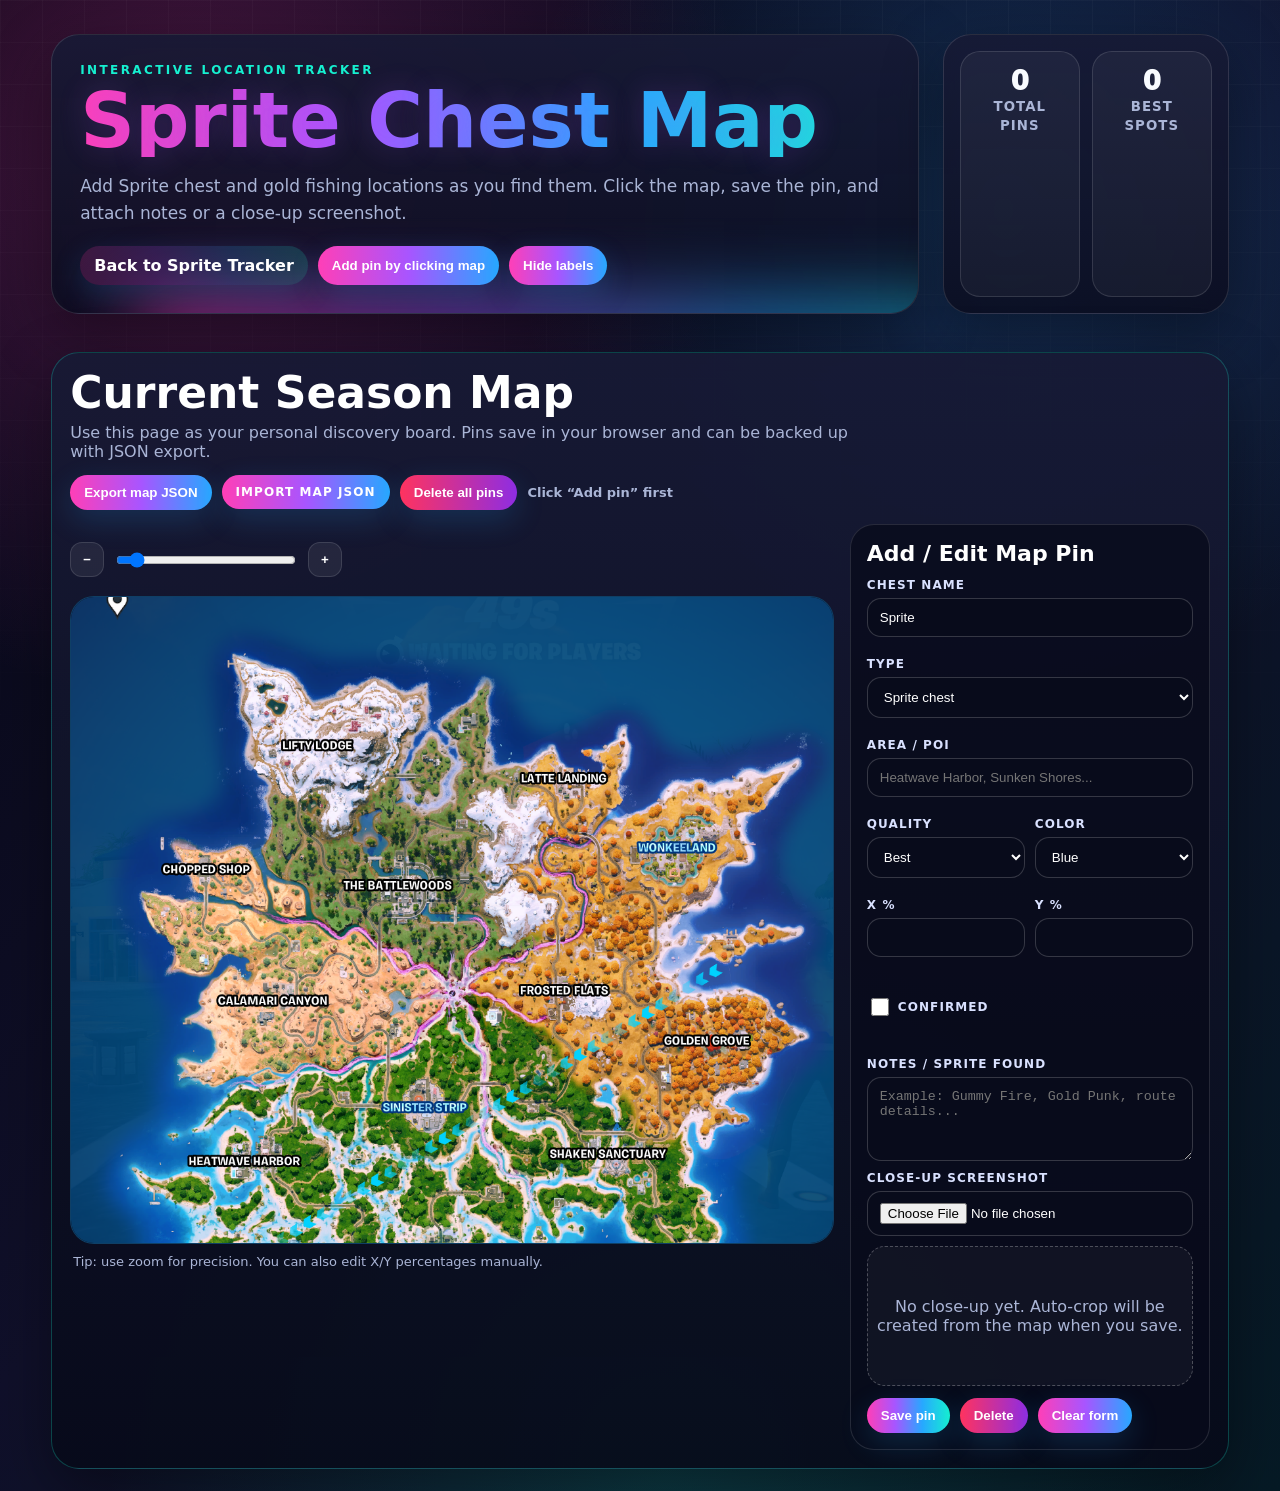
==== map.html @ a71eab30 "Update professional Fortnite Sprite Tracker website" ====
<!doctype html>
<html lang="en">
<head>
  <meta charset="utf-8" />
  <meta name="viewport" content="width=device-width, initial-scale=1" />
  <meta name="theme-color" content="#08091a" />
  <title>Fortnite Sprite Chest Map</title>
  <link rel="stylesheet" href="styles.css" />
</head>
<body>
  <header class="hero map-hero">
    <div class="hero-copy">
      <p class="eyebrow">Interactive location tracker</p>
      <h1>Sprite Chest Map</h1>
      <p class="sub">Add Sprite chest and gold fishing locations as you find them. Click the map, save the pin, and attach notes or a close-up screenshot.</p>
      <div class="hero-actions">
        <a class="chip-btn nav-chip" href="index.html">Back to Sprite Tracker</a>
        <button id="addPinModeBtn" class="chip-btn" type="button">Add pin by clicking map</button>
        <button id="toggleLabelsBtn" class="chip-btn" type="button">Hide labels</button>
      </div>
    </div>
    <div class="hero-card map-card" aria-label="Map summary">
      <div class="stat"><span id="pinCount">0</span><small>Total pins</small></div>
      <div class="stat"><span id="bestPinCount">0</span><small>Best spots</small></div>
    </div>
  </header>

  <main>
    <section class="map-panel">
      <div class="map-head">
        <div>
          <h2>Current Season Map</h2>
          <p>Use this page as your personal discovery board. Pins save in your browser and can be backed up with JSON export.</p>
        </div>
      </div>

      <div class="map-toolbar">
        <button id="exportPinsBtn" class="btn" type="button">Export map JSON</button>
        <label class="btn import-btn" for="importPinsFile">Import map JSON</label>
        <input id="importPinsFile" type="file" accept="application/json" hidden />
        <button id="resetMapBtn" class="btn danger" type="button">Delete all pins</button>
        <span id="addModeLabel" class="map-mode-label">Click “Add pin” first</span>
      </div>

      <div class="map-layout">
        <div class="map-view-wrap">
          <div class="map-zoom-row">
            <button id="zoomOutBtn" class="mini-btn" type="button">−</button>
            <input id="mapZoom" type="range" min="1" max="3" step="0.1" value="1" aria-label="Map zoom" />
            <button id="zoomInBtn" class="mini-btn" type="button">+</button>
          </div>
          <div id="mapScroll" class="map-scroll">
            <div id="mapStage" class="map-stage">
              <img id="seasonMap" src="assets/current-season-map.png" alt="Current Fortnite season map" />
              <div id="pinLayer" class="pin-layer" aria-label="Map pins"></div>
            </div>
          </div>
          <p class="map-help">Tip: use zoom for precision. You can also edit X/Y percentages manually.</p>
        </div>

        <aside class="pin-editor">
          <h3 id="pinFormTitle">Add / Edit Map Pin</h3>
          <input id="editingPinId" type="hidden" />
          <div class="form-grid">
            <label>Chest name
              <input id="pinName" type="text" value="Sprite" />
            </label>
            <label>Type
              <select id="pinType">
                <option>Sprite chest</option>
                <option>Gold fishing spot</option>
              </select>
            </label>
            <label>Area / POI
              <input id="pinArea" type="text" placeholder="Heatwave Harbor, Sunken Shores..." />
            </label>
          </div>
          <div class="form-grid two">
            <label>Quality
              <select id="pinQuality">
                <option>Best</option>
                <option>Good</option>
                <option>Test</option>
                <option>Removed</option>
              </select>
            </label>
            <label>Color
              <select id="pinColor">
                <option value="blue">Blue</option>
                <option value="pink">Pink</option>
                <option value="purple">Purple</option>
                <option value="teal">Teal</option>
                <option value="gray">Gray</option>
              </select>
            </label>
            <label>X %
              <input id="pinX" type="number" min="0" max="100" step="0.01" />
            </label>
            <label>Y %
              <input id="pinY" type="number" min="0" max="100" step="0.01" />
            </label>
            <label class="form-check"><input id="pinConfirmed" type="checkbox" /> Confirmed</label>
          </div>
          <label>Notes / Sprite found
            <textarea id="pinNotes" rows="4" placeholder="Example: Gummy Fire, Gold Punk, route details..."></textarea>
          </label>
          <label>Close-up screenshot
            <input id="pinCloseup" type="file" accept="image/*" />
          </label>
          <div id="closeupPreview" class="closeup-preview"><span>No close-up yet. Auto-crop will be created from the map when you save.</span></div>
          <div class="pin-actions">
            <button id="savePinBtn" class="btn map-primary" type="button">Save pin</button>
            <button id="deletePinBtn" class="btn danger" type="button">Delete</button>
            <button id="clearPinBtn" class="btn" type="button">Clear form</button>
          </div>
        </aside>
      </div>
    </section>
  </main>

  <script src="data.js"></script>
  <script src="app.js"></script>
</body>
</html>
---- styles.css ----
:root{
  --bg:#070717; --panel:#11152b; --panel2:#171a35; --text:#f8fbff; --muted:#aab5d6;
  --pink:#ff3fb7; --purple:#a855ff; --blue:#27a8ff; --teal:#16f0d0; --danger:#ff4f78; --gold:#ffd84a;
  --line:rgba(255,255,255,.12); --shadow:0 20px 60px rgba(0,0,0,.38);
}
*{box-sizing:border-box} body{margin:0;font-family:Inter,system-ui,-apple-system,Segoe UI,Roboto,Arial,sans-serif;color:var(--text);background:
  radial-gradient(circle at 15% 10%, rgba(255,63,183,.25), transparent 32%),
  radial-gradient(circle at 78% 14%, rgba(39,168,255,.22), transparent 30%),
  radial-gradient(circle at 52% 98%, rgba(22,240,208,.16), transparent 35%),
  linear-gradient(135deg,#060613 0%,#10102a 50%,#061a25 100%);min-height:100vh;}
body:before{content:"";position:fixed;inset:0;pointer-events:none;background-image:linear-gradient(rgba(255,255,255,.035) 1px,transparent 1px),linear-gradient(90deg,rgba(255,255,255,.035) 1px,transparent 1px);background-size:42px 42px;mask-image:linear-gradient(to bottom,rgba(0,0,0,.75),transparent);}
.hero{display:grid;grid-template-columns:minmax(0,1fr) auto;gap:24px;align-items:stretch;padding:34px clamp(18px,4vw,54px) 20px;}
.hero-copy,.hero-card,.toolbar,.progress-panel,.hint-panel,.sprite-card{background:linear-gradient(180deg,rgba(23,26,53,.9),rgba(11,13,31,.86));border:1px solid var(--line);box-shadow:var(--shadow);backdrop-filter:blur(10px)}
.hero-copy{padding:28px;border-radius:28px;position:relative;overflow:hidden}.hero-copy:after{content:"";position:absolute;inset:auto -20% -45% 10%;height:140px;background:linear-gradient(90deg,var(--pink),var(--purple),var(--blue),var(--teal));filter:blur(36px);opacity:.55}.eyebrow{margin:0 0 8px;text-transform:uppercase;letter-spacing:.2em;color:var(--teal);font-weight:800;font-size:12px}.hero h1{font-size:clamp(34px,6vw,76px);line-height:.95;margin:0;background:linear-gradient(90deg,var(--pink),var(--purple),var(--blue),var(--teal));-webkit-background-clip:text;background-clip:text;color:transparent;text-shadow:0 0 30px rgba(168,85,255,.2)}.sub{max-width:840px;color:var(--muted);font-size:17px;line-height:1.55;margin:16px 0 0}.hero-actions{display:flex;flex-wrap:wrap;gap:10px;margin-top:20px;position:relative;z-index:2}.chip-btn,.btn{border:0;border-radius:999px;color:#fff;background:linear-gradient(90deg,var(--pink),var(--purple),var(--blue));font-weight:800;padding:10px 14px;cursor:pointer;box-shadow:0 10px 30px rgba(39,168,255,.18)}.chip-btn:hover,.btn:hover{transform:translateY(-1px)}.hero-card{display:grid;grid-template-columns:repeat(2,120px);gap:12px;border-radius:28px;padding:16px}.stat{border:1px solid var(--line);border-radius:20px;padding:14px;text-align:center;background:rgba(255,255,255,.045)}.stat span{display:block;font-size:34px;font-weight:950}.stat small{color:var(--muted);font-weight:800;text-transform:uppercase;letter-spacing:.08em}.progress-panel,.toolbar,.hint-panel{margin:0 clamp(18px,4vw,54px) 16px;border-radius:24px;padding:16px}.progress-panel{display:grid;gap:12px}.progress-copy{display:flex;justify-content:space-between;gap:12px;flex-wrap:wrap}.progress-copy strong{font-size:20px}.progress-copy span{color:var(--muted)}.progress-bar{height:16px;border-radius:999px;background:#080a1a;overflow:hidden;border:1px solid var(--line)}.progress-bar span{display:block;height:100%;width:0;background:linear-gradient(90deg,var(--pink),var(--purple),var(--blue),var(--teal));box-shadow:0 0 25px rgba(22,240,208,.55);transition:.25s}.variant-summary{display:flex;flex-wrap:wrap;gap:8px}.variant-summary .pill{border:1px solid var(--line);background:rgba(255,255,255,.06);border-radius:999px;padding:7px 10px;font-size:13px;color:#dfe7ff}.toolbar{display:flex;flex-wrap:wrap;align-items:end;gap:12px}.search-wrap,.select-wrap{display:grid;gap:6px;min-width:180px}.search-wrap{flex:1 1 260px}label{font-size:12px;font-weight:900;text-transform:uppercase;letter-spacing:.09em;color:#d9e1ff}input,select,textarea{width:100%;background:#080b1b;border:1px solid rgba(255,255,255,.18);color:#fff;border-radius:14px;padding:11px 12px;outline:none}input:focus,select:focus,textarea:focus{border-color:var(--teal);box-shadow:0 0 0 3px rgba(22,240,208,.16)}.danger{background:linear-gradient(90deg,#ff335f,#8e2de2)}.hint-panel{color:#cbd6ff;border-color:rgba(22,240,208,.3)}.hint-panel strong{color:var(--teal)}.sprite-grid{display:grid;grid-template-columns:repeat(auto-fill,minmax(210px,1fr));gap:16px;padding:0 clamp(18px,4vw,54px) 54px}.sprite-card{position:relative;border-radius:24px;padding:13px;overflow:hidden;transition:.18s}.sprite-card:hover{transform:translateY(-3px);border-color:rgba(22,240,208,.45)}.sprite-card:before{content:"";position:absolute;inset:0;background:linear-gradient(135deg,rgba(255,63,183,.08),rgba(168,85,255,.08),rgba(39,168,255,.08),rgba(22,240,208,.08));opacity:.85;pointer-events:none}.sprite-card.missing{filter:saturate(.6);opacity:.72}.card-top{display:flex;justify-content:space-between;align-items:center;position:relative;z-index:1}.number{font-weight:950;color:#d8e3ff}.rarity,.variant-tag,.base-tag{font-size:11px;font-weight:950;border-radius:999px;padding:5px 8px;text-transform:uppercase;letter-spacing:.04em}.rarity{background:#263047;color:#fff}.rarity.RARE{background:#0066ff}.rarity.EPIC{background:#8d42ff}.rarity.LEGENDARY{background:#f6a800;color:#211200}.rarity.MYTHIC{background:#ff355a}.rarity.SPECIAL{background:#ffd84a;color:#171100}.image-wrap{height:150px;display:flex;align-items:center;justify-content:center;position:relative;margin:6px 0}.sprite-img{max-width:132px;max-height:138px;object-fit:contain;filter:drop-shadow(0 0 14px rgba(39,168,255,.55))}.image-wrap[data-variant="Holofoil"]:before{content:"";position:absolute;inset:10px;border-radius:22px;background:linear-gradient(130deg,rgba(255,63,183,.28),rgba(255,255,255,.22),rgba(22,240,208,.28),rgba(168,85,255,.24));mix-blend-mode:screen}.image-wrap[data-variant="Holofoil"]:after{content:"HOLO";position:absolute;top:10px;right:8px;font-size:11px;font-weight:950;color:#08101b;background:linear-gradient(90deg,#fff,var(--teal),var(--pink));border-radius:999px;padding:4px 7px}.image-wrap[data-variant="Gem"]:before{content:"◆";position:absolute;font-size:92px;line-height:1;color:rgba(22,240,208,.18);text-shadow:0 0 28px rgba(22,240,208,.65)}.image-wrap[data-variant="Gem"]:after{content:"GEM";position:absolute;top:10px;right:8px;font-size:11px;font-weight:950;color:#001b1d;background:linear-gradient(90deg,var(--teal),var(--blue));border-radius:999px;padding:4px 7px}.sprite-card h2{font-size:16px;margin:4px 0 10px;min-height:40px;position:relative;z-index:1}.tags{display:flex;gap:7px;flex-wrap:wrap;position:relative;z-index:1;margin-bottom:10px}.variant-tag{background:rgba(168,85,255,.2);color:#f4eaff;border:1px solid rgba(168,85,255,.3)}.variant-tag.Base{background:rgba(39,168,255,.16);border-color:rgba(39,168,255,.35)}.variant-tag.Gold{background:rgba(255,216,74,.16);color:#fff2ad;border-color:rgba(255,216,74,.35)}.variant-tag.Gummy{background:rgba(255,63,183,.16);color:#ffd4f1;border-color:rgba(255,63,183,.35)}.variant-tag.Galaxy{background:rgba(168,85,255,.18);border-color:rgba(168,85,255,.4)}.variant-tag.Holofoil{background:linear-gradient(90deg,rgba(255,63,183,.2),rgba(22,240,208,.18));border-color:rgba(22,240,208,.4)}.variant-tag.Gem{background:rgba(22,240,208,.16);color:#cafff7;border-color:rgba(22,240,208,.4)}.base-tag{background:rgba(255,255,255,.06);color:#b8c5e8}.controls{display:grid;grid-template-columns:1fr 90px;gap:10px;align-items:center;position:relative;z-index:1}.check{display:flex;align-items:center;gap:8px;text-transform:none;letter-spacing:0;font-size:14px}.check input{width:18px;height:18px;accent-color:var(--teal)}.quick-levels{display:grid;grid-template-columns:36px 1fr 36px;gap:8px;align-items:center;margin-top:10px;position:relative;z-index:1}.quick-levels button{height:34px;border:0;border-radius:12px;background:linear-gradient(135deg,var(--purple),var(--blue));color:white;font-size:22px;font-weight:950;cursor:pointer}.level-pill{text-align:center;font-weight:950;color:#fff;background:rgba(255,255,255,.07);border:1px solid var(--line);border-radius:999px;padding:8px}.notes{margin-top:10px;resize:vertical;min-height:48px;position:relative;z-index:1;color:#eaf1ff}.empty{padding:60px;text-align:center;color:var(--muted);grid-column:1/-1;border:1px dashed var(--line);border-radius:24px}@media (max-width:860px){.hero{grid-template-columns:1fr}.hero-card{grid-template-columns:repeat(2,1fr)}.sprite-grid{grid-template-columns:repeat(auto-fill,minmax(165px,1fr))}.controls{grid-template-columns:1fr}.image-wrap{height:130px}.sprite-img{max-width:115px}}

/* Interactive chest map */
.map-panel{margin:0 clamp(18px,4vw,54px) 22px;padding:18px;border-radius:28px;background:linear-gradient(180deg,rgba(23,26,53,.92),rgba(7,10,25,.9));border:1px solid rgba(22,240,208,.25);box-shadow:var(--shadow);position:relative;overflow:hidden}
.map-panel:before{content:"";position:absolute;inset:-40% -20% auto auto;width:420px;height:420px;background:radial-gradient(circle,rgba(22,240,208,.18),transparent 65%);pointer-events:none}
.map-head{display:flex;justify-content:space-between;gap:16px;align-items:flex-start;position:relative;z-index:1}.map-head h2{margin:0;font-size:clamp(26px,4vw,44px);line-height:1;color:#fff}.map-head p{margin:8px 0 0;color:var(--muted);max-width:780px}.map-stats{display:flex;gap:10px;flex-wrap:wrap;justify-content:flex-end}.map-stats span{border:1px solid var(--line);background:rgba(255,255,255,.06);border-radius:18px;padding:10px 12px;color:var(--muted);font-weight:800}.map-stats strong{display:block;color:var(--teal);font-size:24px}.map-toolbar,.map-zoom-row{display:flex;gap:10px;flex-wrap:wrap;align-items:center;margin:14px 0;position:relative;z-index:1}.map-primary{background:linear-gradient(90deg,var(--pink),var(--purple),var(--blue),var(--teal))}.map-layout{display:grid;grid-template-columns:minmax(0,1fr) minmax(290px,360px);gap:16px;align-items:start}.map-view-wrap,.pin-editor{position:relative;z-index:1}.map-scroll{height:min(72vh,760px);min-height:420px;overflow:auto;border-radius:24px;border:1px solid rgba(39,168,255,.35);background:#030613;box-shadow:inset 0 0 0 1px rgba(255,255,255,.04)}.map-stage{position:relative;width:100%;transform-origin:top left;transition:transform .12s linear}.map-stage img{display:block;width:100%;height:auto;user-select:none}.pin-layer{position:absolute;inset:0;pointer-events:none}.map-pin{position:absolute;left:0;top:0;transform:translate(-50%,-100%);pointer-events:auto;cursor:pointer;display:grid;place-items:center;min-width:32px;min-height:42px;filter:drop-shadow(0 8px 10px rgba(0,0,0,.55));z-index:2}.map-pin .pin-dot{width:28px;height:28px;border-radius:50% 50% 50% 0;transform:rotate(-45deg);border:3px solid #07101d;box-shadow:0 0 0 2px #fff,0 0 18px currentColor}.map-pin .pin-dot:after{content:"";position:absolute;width:9px;height:9px;border-radius:50%;background:#fff;left:50%;top:50%;transform:translate(-50%,-50%)}.map-pin .pin-label{position:absolute;left:24px;top:-30px;white-space:nowrap;background:rgba(5,8,22,.92);border:1px solid currentColor;border-radius:999px;padding:4px 8px;font-size:11px;font-weight:950;color:#fff;text-shadow:0 1px 2px #000}.map-pin.hide-label .pin-label{display:none}.map-pin.selected{z-index:5}.map-pin.selected .pin-dot{box-shadow:0 0 0 3px #fff,0 0 26px currentColor,0 0 44px currentColor}.map-pin.blue{color:var(--blue)}.map-pin.blue .pin-dot{background:var(--blue)}.map-pin.pink{color:var(--pink)}.map-pin.pink .pin-dot{background:var(--pink)}.map-pin.purple{color:var(--purple)}.map-pin.purple .pin-dot{background:var(--purple)}.map-pin.teal{color:var(--teal)}.map-pin.teal .pin-dot{background:var(--teal)}.map-pin.gray{color:#9aa7bd}.map-pin.gray .pin-dot{background:#738096}.mini-btn{border:1px solid var(--line);background:rgba(255,255,255,.07);color:#fff;border-radius:12px;padding:9px 12px;font-weight:900;cursor:pointer}.map-zoom-row input[type=range]{max-width:180px}.map-mode-label{font-size:13px;color:var(--muted);font-weight:800}.map-mode-label.active{color:var(--teal)}.map-help{color:var(--muted);font-size:13px;margin:10px 3px 0}.pin-editor{background:rgba(8,11,27,.76);border:1px solid rgba(255,255,255,.12);border-radius:24px;padding:16px}.pin-editor h3{margin:0 0 12px;font-size:22px;color:#fff}.form-grid{display:grid;gap:10px;margin-bottom:10px}.form-grid.two{grid-template-columns:1fr 1fr}.pin-editor label{display:grid;gap:6px;margin-bottom:10px}.form-check{align-content:end;display:flex!important;align-items:center;gap:8px;min-height:60px}.form-check input{width:18px;height:18px;accent-color:var(--teal)}.closeup-preview{min-height:140px;border:1px dashed rgba(255,255,255,.25);border-radius:18px;background:rgba(255,255,255,.04);display:grid;place-items:center;text-align:center;color:var(--muted);overflow:hidden;margin:8px 0 12px}.closeup-preview img{width:100%;height:auto;display:block}.pin-actions{display:flex;gap:10px;flex-wrap:wrap}.map-scroll.adding{cursor:crosshair;border-color:var(--teal);box-shadow:0 0 0 3px rgba(22,240,208,.15),inset 0 0 0 1px rgba(255,255,255,.04)}
@media (max-width:1020px){.map-layout{grid-template-columns:1fr}.pin-editor{order:2}.map-scroll{height:58vh}.map-head{display:block}.map-stats{justify-content:flex-start;margin-top:12px}}
@media (max-width:620px){.form-grid.two{grid-template-columns:1fr}.map-scroll{min-height:320px}.map-toolbar .btn,.map-zoom-row .mini-btn{width:100%;}.map-zoom-row input[type=range]{max-width:100%;width:100%}}

/* Separate map page navigation */
a.chip-btn, a.btn{display:inline-flex;align-items:center;justify-content:center;text-decoration:none;color:#fff}
.nav-chip{border-color:rgba(22,240,208,.45)!important;background:linear-gradient(90deg,rgba(255,63,183,.18),rgba(168,85,255,.18),rgba(39,168,255,.18),rgba(22,240,208,.18))!important}
.map-link-panel a{color:var(--teal);font-weight:950;text-decoration:none;border-bottom:1px solid rgba(22,240,208,.45)}
.map-hero{margin-bottom:18px}.map-card .stat span{font-size:26px}
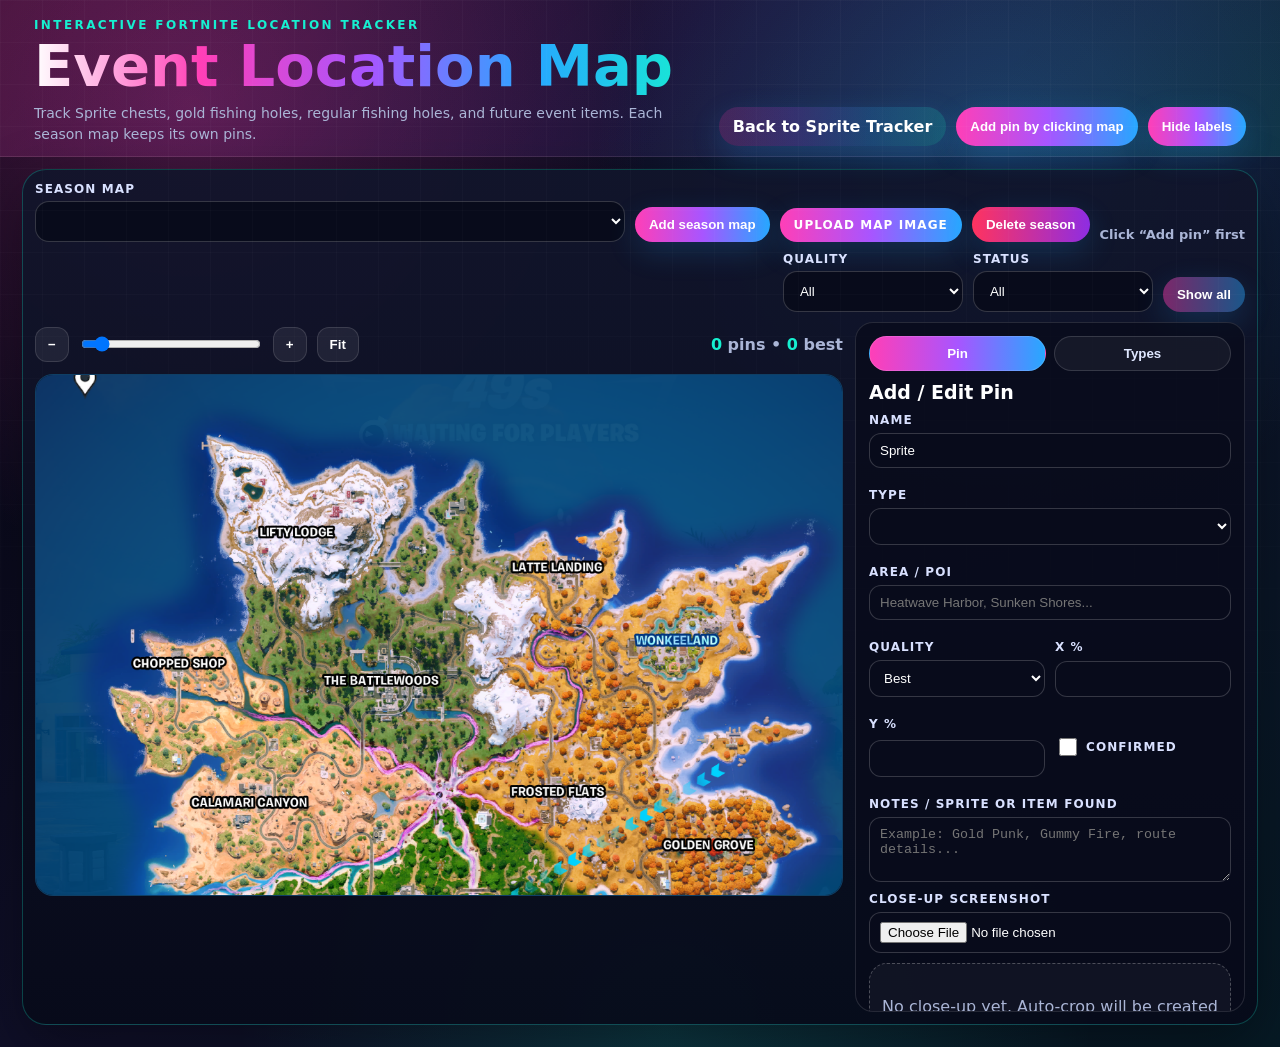
==== commit 8dbab49f: "Add event map manager and custom pin types" ====
--- a/map.html
+++ b/map.html
@@ -4,114 +4,151 @@
   <meta charset="utf-8" />
   <meta name="viewport" content="width=device-width, initial-scale=1" />
   <meta name="theme-color" content="#08091a" />
-  <title>Fortnite Sprite Chest Map</title>
+  <title>Fortnite Location Map</title>
   <link rel="stylesheet" href="styles.css" />
 </head>
-<body>
-  <header class="hero map-hero">
-    <div class="hero-copy">
-      <p class="eyebrow">Interactive location tracker</p>
-      <h1>Sprite Chest Map</h1>
-      <p class="sub">Add Sprite chest and gold fishing locations as you find them. Click the map, save the pin, and attach notes or a close-up screenshot.</p>
-      <div class="hero-actions">
-        <a class="chip-btn nav-chip" href="index.html">Back to Sprite Tracker</a>
-        <button id="addPinModeBtn" class="chip-btn" type="button">Add pin by clicking map</button>
-        <button id="toggleLabelsBtn" class="chip-btn" type="button">Hide labels</button>
-      </div>
+<body class="map-page">
+  <header class="map-topbar">
+    <div>
+      <p class="eyebrow">Interactive Fortnite location tracker</p>
+      <h1>Event Location Map</h1>
+      <p class="sub compact-sub">Track Sprite chests, gold fishing holes, regular fishing holes, and future event items. Each season map keeps its own pins.</p>
     </div>
-    <div class="hero-card map-card" aria-label="Map summary">
-      <div class="stat"><span id="pinCount">0</span><small>Total pins</small></div>
-      <div class="stat"><span id="bestPinCount">0</span><small>Best spots</small></div>
+    <div class="map-top-actions">
+      <a class="chip-btn nav-chip" href="index.html">Back to Sprite Tracker</a>
+      <button id="addPinModeBtn" class="chip-btn" type="button">Add pin by clicking map</button>
+      <button id="toggleLabelsBtn" class="chip-btn" type="button">Hide labels</button>
     </div>
   </header>
 
-  <main>
-    <section class="map-panel">
-      <div class="map-head">
-        <div>
-          <h2>Current Season Map</h2>
-          <p>Use this page as your personal discovery board. Pins save in your browser and can be backed up with JSON export.</p>
-        </div>
-      </div>
-
-      <div class="map-toolbar">
-        <button id="exportPinsBtn" class="btn" type="button">Export map JSON</button>
-        <label class="btn import-btn" for="importPinsFile">Import map JSON</label>
-        <input id="importPinsFile" type="file" accept="application/json" hidden />
-        <button id="resetMapBtn" class="btn danger" type="button">Delete all pins</button>
+  <main class="map-main-shell">
+    <section class="map-workspace">
+      <div class="map-control-strip">
+        <label class="season-select-label">Season map
+          <select id="seasonSelect"></select>
+        </label>
+        <button id="newSeasonBtn" class="btn" type="button">Add season map</button>
+        <label class="btn import-btn" for="seasonImageFile">Upload map image</label>
+        <input id="seasonImageFile" type="file" accept="image/*" hidden />
+        <button id="deleteSeasonBtn" class="btn danger" type="button">Delete season</button>
         <span id="addModeLabel" class="map-mode-label">Click “Add pin” first</span>
       </div>
 
-      <div class="map-layout">
-        <div class="map-view-wrap">
-          <div class="map-zoom-row">
+      <div class="map-filter-strip">
+        <div id="typeFilters" class="type-filters" aria-label="Type filters"></div>
+        <label>Quality
+          <select id="qualityFilter">
+            <option value="all">All</option>
+            <option value="Best">Best</option>
+            <option value="Good">Good</option>
+            <option value="Test">Test</option>
+            <option value="Removed">Removed</option>
+          </select>
+        </label>
+        <label>Status
+          <select id="confirmedFilter">
+            <option value="all">All</option>
+            <option value="confirmed">Confirmed</option>
+            <option value="unconfirmed">Unconfirmed</option>
+          </select>
+        </label>
+        <button id="showAllMapBtn" class="btn subtle-btn" type="button">Show all</button>
+      </div>
+
+      <div class="map-layout compact-map-layout">
+        <div class="map-view-wrap compact-map-wrap">
+          <div class="map-zoom-row compact-zoom-row">
             <button id="zoomOutBtn" class="mini-btn" type="button">−</button>
             <input id="mapZoom" type="range" min="1" max="3" step="0.1" value="1" aria-label="Map zoom" />
             <button id="zoomInBtn" class="mini-btn" type="button">+</button>
+            <button id="fitMapBtn" class="mini-btn" type="button">Fit</button>
+            <span class="map-counts"><strong id="pinCount">0</strong> pins • <strong id="bestPinCount">0</strong> best</span>
           </div>
-          <div id="mapScroll" class="map-scroll">
+          <div id="mapScroll" class="map-scroll compact-map-scroll">
             <div id="mapStage" class="map-stage">
               <img id="seasonMap" src="assets/current-season-map.png" alt="Current Fortnite season map" />
               <div id="pinLayer" class="pin-layer" aria-label="Map pins"></div>
             </div>
           </div>
-          <p class="map-help">Tip: use zoom for precision. You can also edit X/Y percentages manually.</p>
+          <div class="map-legend" id="mapLegend"></div>
         </div>
 
-        <aside class="pin-editor">
-          <h3 id="pinFormTitle">Add / Edit Map Pin</h3>
-          <input id="editingPinId" type="hidden" />
-          <div class="form-grid">
-            <label>Chest name
-              <input id="pinName" type="text" value="Sprite" />
+        <aside class="pin-editor compact-editor">
+          <div class="editor-tabs">
+            <button id="pinTabBtn" class="tab-btn active" type="button">Pin</button>
+            <button id="typeTabBtn" class="tab-btn" type="button">Types</button>
+          </div>
+
+          <section id="pinEditorPanel">
+            <h3 id="pinFormTitle">Add / Edit Pin</h3>
+            <input id="editingPinId" type="hidden" />
+            <div class="form-grid">
+              <label>Name
+                <input id="pinName" type="text" value="Sprite" />
+              </label>
+              <label>Type
+                <select id="pinType"></select>
+              </label>
+              <label>Area / POI
+                <input id="pinArea" type="text" placeholder="Heatwave Harbor, Sunken Shores..." />
+              </label>
+            </div>
+            <div class="form-grid two">
+              <label>Quality
+                <select id="pinQuality">
+                  <option>Best</option>
+                  <option>Good</option>
+                  <option>Test</option>
+                  <option>Removed</option>
+                </select>
+              </label>
+              <label>X %
+                <input id="pinX" type="number" min="0" max="100" step="0.01" />
+              </label>
+              <label>Y %
+                <input id="pinY" type="number" min="0" max="100" step="0.01" />
+              </label>
+              <label class="form-check"><input id="pinConfirmed" type="checkbox" /> Confirmed</label>
+            </div>
+            <label>Notes / Sprite or item found
+              <textarea id="pinNotes" rows="3" placeholder="Example: Gold Punk, Gummy Fire, route details..."></textarea>
             </label>
-            <label>Type
-              <select id="pinType">
-                <option>Sprite chest</option>
-                <option>Gold fishing spot</option>
-              </select>
+            <label>Close-up screenshot
+              <input id="pinCloseup" type="file" accept="image/*" />
             </label>
-            <label>Area / POI
-              <input id="pinArea" type="text" placeholder="Heatwave Harbor, Sunken Shores..." />
-            </label>
-          </div>
-          <div class="form-grid two">
-            <label>Quality
-              <select id="pinQuality">
-                <option>Best</option>
-                <option>Good</option>
-                <option>Test</option>
-                <option>Removed</option>
-              </select>
-            </label>
-            <label>Color
-              <select id="pinColor">
-                <option value="blue">Blue</option>
-                <option value="pink">Pink</option>
-                <option value="purple">Purple</option>
-                <option value="teal">Teal</option>
-                <option value="gray">Gray</option>
-              </select>
-            </label>
-            <label>X %
-              <input id="pinX" type="number" min="0" max="100" step="0.01" />
-            </label>
-            <label>Y %
-              <input id="pinY" type="number" min="0" max="100" step="0.01" />
-            </label>
-            <label class="form-check"><input id="pinConfirmed" type="checkbox" /> Confirmed</label>
-          </div>
-          <label>Notes / Sprite found
-            <textarea id="pinNotes" rows="4" placeholder="Example: Gummy Fire, Gold Punk, route details..."></textarea>
-          </label>
-          <label>Close-up screenshot
-            <input id="pinCloseup" type="file" accept="image/*" />
-          </label>
-          <div id="closeupPreview" class="closeup-preview"><span>No close-up yet. Auto-crop will be created from the map when you save.</span></div>
-          <div class="pin-actions">
-            <button id="savePinBtn" class="btn map-primary" type="button">Save pin</button>
-            <button id="deletePinBtn" class="btn danger" type="button">Delete</button>
-            <button id="clearPinBtn" class="btn" type="button">Clear form</button>
+            <div id="closeupPreview" class="closeup-preview compact-preview"><span>No close-up yet. Auto-crop will be created from the map when you save.</span></div>
+            <div class="pin-actions">
+              <button id="savePinBtn" class="btn map-primary" type="button">Save pin</button>
+              <button id="deletePinBtn" class="btn danger" type="button">Delete</button>
+              <button id="clearPinBtn" class="btn" type="button">Clear</button>
+            </div>
+          </section>
+
+          <section id="typeEditorPanel" hidden>
+            <h3>Location Types</h3>
+            <p class="small-muted">Built-in types are protected. Add custom types for future events.</p>
+            <div id="typeList" class="type-list"></div>
+            <div class="type-form">
+              <label>Type name
+                <input id="newTypeName" type="text" placeholder="Example: Event Vault, Boss Drop..." />
+              </label>
+              <label>Pin color
+                <input id="newTypeColor" type="color" value="#16f0d0" />
+              </label>
+              <label>Icon image
+                <input id="newTypeIcon" type="file" accept="image/*" />
+              </label>
+              <label class="form-check"><input id="newTypeVisible" type="checkbox" checked /> Visible by default</label>
+              <button id="addTypeBtn" class="btn map-primary" type="button">Add custom type</button>
+            </div>
+          </section>
+
+          <hr class="soft-rule" />
+          <div class="map-data-actions">
+            <button id="exportPinsBtn" class="btn" type="button">Export map JSON</button>
+            <label class="btn import-btn" for="importPinsFile">Import map JSON</label>
+            <input id="importPinsFile" type="file" accept="application/json" hidden />
+            <button id="resetMapBtn" class="btn danger" type="button">Delete all pins</button>
           </div>
         </aside>
       </div>
--- a/styles.css
+++ b/styles.css
@@ -25,3 +25,13 @@
 .nav-chip{border-color:rgba(22,240,208,.45)!important;background:linear-gradient(90deg,rgba(255,63,183,.18),rgba(168,85,255,.18),rgba(39,168,255,.18),rgba(22,240,208,.18))!important}
 .map-link-panel a{color:var(--teal);font-weight:950;text-decoration:none;border-bottom:1px solid rgba(22,240,208,.45)}
 .map-hero{margin-bottom:18px}.map-card .stat span{font-size:26px}
+
+/* Map v6: season manager, custom types, icon pins, compact viewport */
+.map-page{overflow-x:hidden}
+.map-topbar{display:grid;grid-template-columns:minmax(0,1fr) auto;gap:18px;align-items:end;padding:18px clamp(14px,3vw,34px) 10px;background:linear-gradient(135deg,rgba(255,63,183,.18),rgba(168,85,255,.10),rgba(22,240,208,.12));border-bottom:1px solid rgba(255,255,255,.10)}
+.map-topbar h1{font-size:clamp(30px,4.5vw,58px);line-height:.95;margin:0;background:linear-gradient(90deg,#fff,var(--pink),var(--purple),var(--blue),var(--teal));-webkit-background-clip:text;background-clip:text;color:transparent}.compact-sub{font-size:14px;margin:8px 0 0;max-width:820px}.map-top-actions{display:flex;flex-wrap:wrap;justify-content:flex-end;gap:10px}.map-main-shell{padding:12px clamp(10px,2vw,22px) 22px}.map-workspace{background:linear-gradient(180deg,rgba(17,21,43,.92),rgba(7,10,25,.92));border:1px solid rgba(22,240,208,.25);border-radius:24px;padding:12px;box-shadow:var(--shadow)}
+.map-control-strip,.map-filter-strip{display:flex;align-items:end;gap:10px;flex-wrap:wrap;margin-bottom:10px}.map-control-strip label,.map-filter-strip label{min-width:180px;display:grid;gap:5px}.season-select-label{flex:1 1 260px}.type-filters{display:flex;gap:8px;flex-wrap:wrap;flex:1 1 540px}.type-filter{display:inline-flex!important;align-items:center;gap:7px;margin:0!important;padding:8px 10px;border:1px solid rgba(255,255,255,.14);border-radius:999px;background:rgba(255,255,255,.06);color:#fff;text-transform:none;letter-spacing:0;font-size:13px;cursor:pointer}.type-filter input{width:16px;height:16px;accent-color:var(--type-color)}.type-filter span{display:inline-flex;align-items:center}.subtle-btn{background:linear-gradient(90deg,rgba(255,63,183,.45),rgba(39,168,255,.45))}.compact-map-layout{grid-template-columns:minmax(0,1fr) minmax(320px,390px);gap:12px}.compact-map-scroll{height:clamp(430px,58vh,680px);min-height:0;border-radius:18px}.compact-zoom-row{margin:0 0 8px}.map-counts{margin-left:auto;color:var(--muted);font-weight:800}.map-counts strong{color:var(--teal)}.compact-editor{max-height:calc(100vh - 210px);overflow:auto;border-radius:18px;padding:13px}.compact-editor h3{font-size:19px;margin-bottom:10px}.compact-editor input,.compact-editor select,.compact-editor textarea{padding:9px 10px;border-radius:12px}.compact-preview{min-height:105px;margin:6px 0 10px}.editor-tabs{display:flex;gap:8px;margin-bottom:10px}.tab-btn{flex:1;border:1px solid rgba(255,255,255,.14);background:rgba(255,255,255,.05);border-radius:999px;color:#dfe7ff;font-weight:900;padding:9px;cursor:pointer}.tab-btn.active{background:linear-gradient(90deg,var(--pink),var(--purple),var(--blue));color:#fff}.small-muted{font-size:13px;color:var(--muted);margin:0 0 10px}.type-list{display:grid;gap:8px;margin:8px 0 14px}.type-row{display:grid;grid-template-columns:34px minmax(0,1fr) auto auto;gap:8px;align-items:center;border:1px solid rgba(255,255,255,.12);border-radius:14px;padding:8px;background:rgba(255,255,255,.045)}.type-row strong{display:block;color:#fff}.type-row small{display:block;color:var(--muted);font-size:11px;margin-top:2px}.type-row-icon{display:grid;place-items:center}.type-form{border-top:1px solid rgba(255,255,255,.10);padding-top:12px}.danger-mini{background:rgba(255,79,120,.22)!important;color:#ffc2cf!important}.soft-rule{border:0;border-top:1px solid rgba(255,255,255,.10);margin:12px 0}.map-data-actions{display:flex;gap:8px;flex-wrap:wrap}.map-data-actions .btn{padding:9px 11px;font-size:12px}.map-legend{display:flex;gap:8px;flex-wrap:wrap;margin-top:8px}.legend-pill{display:inline-flex;align-items:center;gap:7px;border:1px solid rgba(255,255,255,.14);background:rgba(255,255,255,.055);border-radius:999px;color:#eaf1ff;font-weight:850;padding:7px 10px;cursor:pointer}.legend-pill strong{color:var(--type-color);font-size:12px}.legend-pill.muted{opacity:.42}.type-mini-img{width:24px;height:24px;object-fit:contain;filter:drop-shadow(0 0 7px var(--type-color))}.target-mini{display:inline-block;width:21px;height:21px;border-radius:50%;position:relative;border:3px solid currentColor;box-shadow:0 0 11px currentColor}.target-mini:before,.target-mini:after{content:"";position:absolute;left:50%;top:50%;transform:translate(-50%,-50%);background:currentColor}.target-mini:before{width:3px;height:25px}.target-mini:after{width:25px;height:3px}.gold-target-mini{color:var(--gold)}.blue-target-mini{color:var(--blue)}.custom-dot{display:inline-block;width:18px;height:18px;border-radius:50%;box-shadow:0 0 12px currentColor;border:2px solid rgba(255,255,255,.85)}
+
+.icon-pin{width:54px;height:54px;min-width:54px;min-height:54px;transform:translate(-50%,-88%);background:transparent;border:0;padding:0}.icon-pin .pin-label{left:34px;top:-12px;border-color:var(--type-color);box-shadow:0 0 14px rgba(0,0,0,.35)}.pin-chest{display:grid;place-items:center;width:54px;height:54px;position:relative}.pin-chest:before{content:"";position:absolute;inset:8px;border-radius:50%;background:radial-gradient(circle,rgba(255,63,183,.35),rgba(39,168,255,.18),transparent 65%);filter:blur(2px)}.pin-chest img{position:relative;width:54px;height:54px;object-fit:contain;filter:drop-shadow(0 7px 7px rgba(0,0,0,.7)) drop-shadow(0 0 10px var(--pink))}.pin-target{width:36px;height:36px;border-radius:50%;display:block;position:relative;border:4px solid currentColor;background:rgba(0,0,0,.28);box-shadow:0 0 0 3px rgba(255,255,255,.85),0 0 20px currentColor,0 8px 10px rgba(0,0,0,.5)}.pin-target:before,.pin-target:after{content:"";position:absolute;left:50%;top:50%;transform:translate(-50%,-50%);background:currentColor}.pin-target:before{width:4px;height:44px}.pin-target:after{width:44px;height:4px}.pin-target.gold{color:var(--gold)}.pin-target.gold:before,.pin-target.gold:after{box-shadow:0 0 13px var(--gold)}.pin-target.gold{background:radial-gradient(circle,rgba(255,255,255,.9) 0 10%,rgba(255,216,74,.35) 11% 38%,rgba(0,0,0,.25) 39%)}.pin-target.blue{color:var(--blue);background:radial-gradient(circle,rgba(255,255,255,.9) 0 10%,rgba(39,168,255,.28) 11% 38%,rgba(0,0,0,.25) 39%)}.pin-custom-dot{width:36px;height:36px;border-radius:50% 50% 50% 0;transform:rotate(-45deg);background:var(--type-color);border:3px solid #06101c;box-shadow:0 0 0 2px #fff,0 0 18px var(--type-color),0 8px 10px rgba(0,0,0,.5)}.pin-custom-dot:after{content:"";position:absolute;left:50%;top:50%;width:10px;height:10px;transform:translate(-50%,-50%);background:#fff;border-radius:50%}.pin-custom-img-wrap{width:44px;height:44px;border-radius:50%;background:rgba(0,0,0,.36);border:2px solid #fff;display:grid;place-items:center;box-shadow:0 0 18px var(--type-color),0 8px 10px rgba(0,0,0,.5);overflow:hidden}.pin-custom-img-wrap img{width:40px;height:40px;object-fit:contain}.icon-pin.selected{z-index:10}.icon-pin.selected .pin-chest img,.icon-pin.selected .pin-target,.icon-pin.selected .pin-custom-dot,.icon-pin.selected .pin-custom-img-wrap{filter:drop-shadow(0 0 10px #fff) drop-shadow(0 0 18px var(--type-color))}.map-scroll.adding{cursor:crosshair;border-color:var(--teal);box-shadow:0 0 0 3px rgba(22,240,208,.18),inset 0 0 0 1px rgba(255,255,255,.04)}
+@media (max-width:1100px){.map-topbar{grid-template-columns:1fr}.map-top-actions{justify-content:flex-start}.compact-map-layout{grid-template-columns:1fr}.compact-editor{max-height:none}.compact-map-scroll{height:56vh}.map-counts{margin-left:0}}
+@media (max-width:680px){.map-main-shell{padding:8px}.map-workspace{padding:9px;border-radius:18px}.map-control-strip label,.map-filter-strip label{min-width:100%;}.compact-map-scroll{height:50vh}.type-row{grid-template-columns:34px 1fr}.type-row .mini-btn{grid-column:span 2}.icon-pin{width:46px;height:46px}.pin-chest img{width:46px;height:46px}.icon-pin .pin-label{font-size:10px}}
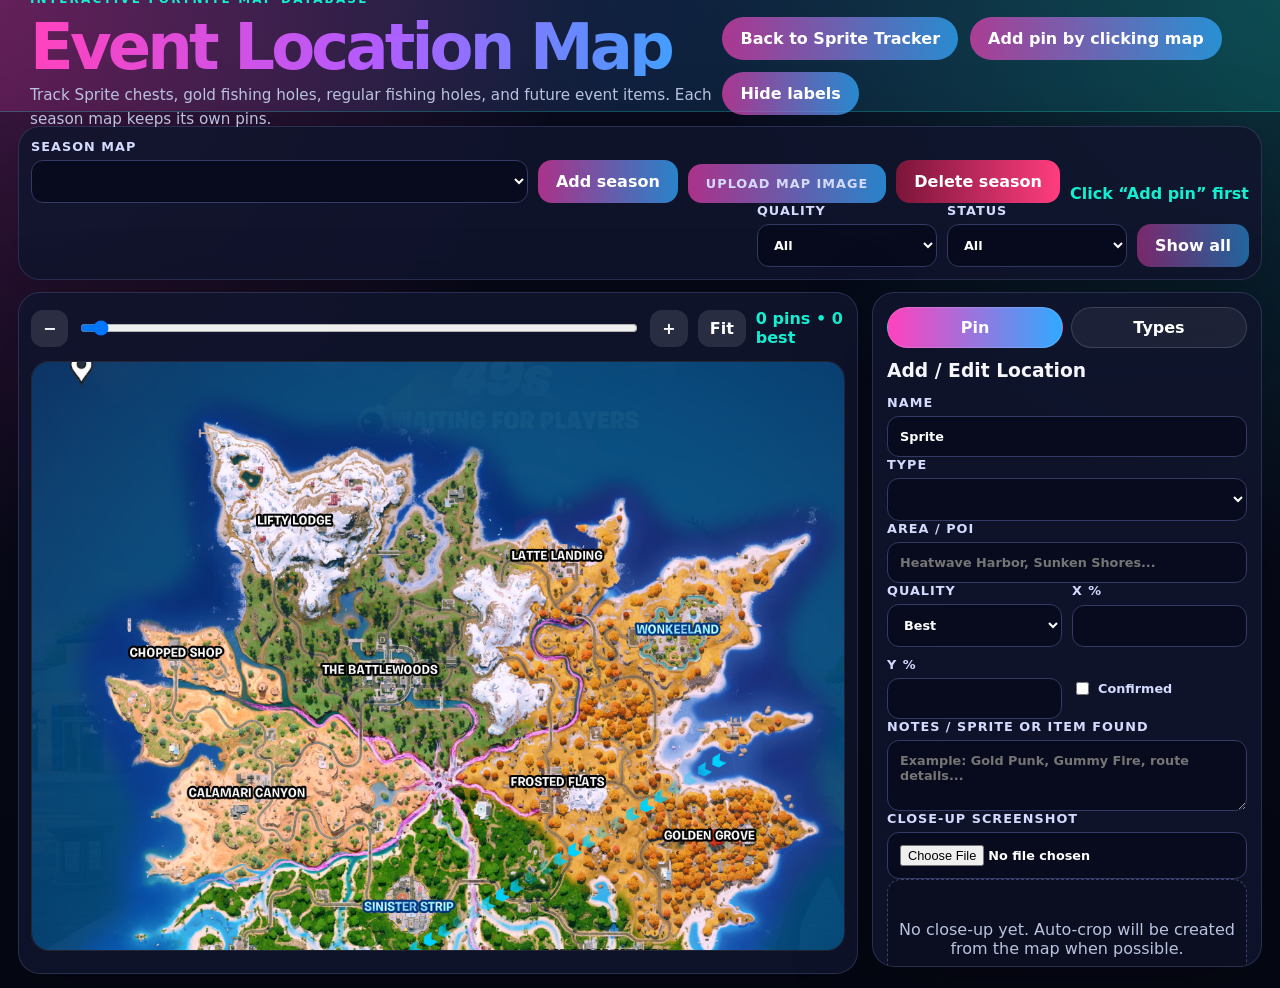
==== commit a17c27ab: "Install fixed v8 tracker and map manager" ====
--- a/map.html
+++ b/map.html
@@ -4,13 +4,13 @@
   <meta charset="utf-8" />
   <meta name="viewport" content="width=device-width, initial-scale=1" />
   <meta name="theme-color" content="#08091a" />
-  <title>Fortnite Location Map</title>
+  <title>Fortnite Event Location Map</title>
   <link rel="stylesheet" href="styles.css" />
 </head>
 <body class="map-page">
-  <header class="map-topbar">
+  <header class="map-topbar compact">
     <div>
-      <p class="eyebrow">Interactive Fortnite location tracker</p>
+      <p class="eyebrow">Interactive Fortnite map database</p>
       <h1>Event Location Map</h1>
       <p class="sub compact-sub">Track Sprite chests, gold fishing holes, regular fishing holes, and future event items. Each season map keeps its own pins.</p>
     </div>
@@ -20,141 +20,69 @@
       <button id="toggleLabelsBtn" class="chip-btn" type="button">Hide labels</button>
     </div>
   </header>
-
-  <main class="map-main-shell">
-    <section class="map-workspace">
-      <div class="map-control-strip">
-        <label class="season-select-label">Season map
-          <select id="seasonSelect"></select>
-        </label>
-        <button id="newSeasonBtn" class="btn" type="button">Add season map</button>
-        <label class="btn import-btn" for="seasonImageFile">Upload map image</label>
-        <input id="seasonImageFile" type="file" accept="image/*" hidden />
+  <main class="map-page-main">
+    <section class="map-control-card">
+      <div class="map-control-row">
+        <label class="season-select-label">Season map <select id="seasonSelect"></select></label>
+        <button id="newSeasonBtn" class="btn" type="button">Add season</button>
+        <label class="btn import-btn" for="seasonImageFile">Upload map image</label><input id="seasonImageFile" type="file" accept="image/*" hidden />
         <button id="deleteSeasonBtn" class="btn danger" type="button">Delete season</button>
         <span id="addModeLabel" class="map-mode-label">Click “Add pin” first</span>
       </div>
-
-      <div class="map-filter-strip">
-        <div id="typeFilters" class="type-filters" aria-label="Type filters"></div>
-        <label>Quality
-          <select id="qualityFilter">
-            <option value="all">All</option>
-            <option value="Best">Best</option>
-            <option value="Good">Good</option>
-            <option value="Test">Test</option>
-            <option value="Removed">Removed</option>
-          </select>
-        </label>
-        <label>Status
-          <select id="confirmedFilter">
-            <option value="all">All</option>
-            <option value="confirmed">Confirmed</option>
-            <option value="unconfirmed">Unconfirmed</option>
-          </select>
-        </label>
+      <div class="map-control-row filters-row">
+        <div id="typeFilters" class="type-filters"></div>
+        <label>Quality <select id="qualityFilter"><option value="all">All</option><option>Best</option><option>Good</option><option>Test</option><option>Removed</option></select></label>
+        <label>Status <select id="confirmedFilter"><option value="all">All</option><option value="confirmed">Confirmed</option><option value="unconfirmed">Unconfirmed</option></select></label>
         <button id="showAllMapBtn" class="btn subtle-btn" type="button">Show all</button>
       </div>
-
-      <div class="map-layout compact-map-layout">
-        <div class="map-view-wrap compact-map-wrap">
-          <div class="map-zoom-row compact-zoom-row">
-            <button id="zoomOutBtn" class="mini-btn" type="button">−</button>
-            <input id="mapZoom" type="range" min="1" max="3" step="0.1" value="1" aria-label="Map zoom" />
-            <button id="zoomInBtn" class="mini-btn" type="button">+</button>
-            <button id="fitMapBtn" class="mini-btn" type="button">Fit</button>
-            <span class="map-counts"><strong id="pinCount">0</strong> pins • <strong id="bestPinCount">0</strong> best</span>
+    </section>
+    <section class="map-grid-layout">
+      <div class="map-panel">
+        <div class="map-zoom-row">
+          <button id="zoomOutBtn" class="mini-btn" type="button">−</button>
+          <input id="mapZoom" type="range" min="1" max="3" step="0.1" value="1" />
+          <button id="zoomInBtn" class="mini-btn" type="button">+</button>
+          <button id="fitMapBtn" class="mini-btn" type="button">Fit</button>
+          <span class="map-counts"><strong id="pinCount">0</strong> pins • <strong id="bestPinCount">0</strong> best</span>
+        </div>
+        <div id="mapScroll" class="map-scroll">
+          <div id="mapStage" class="map-stage">
+            <img id="seasonMap" src="assets/current-season-map.png" alt="Fortnite season map" draggable="false" />
+            <div id="pinLayer" class="pin-layer"></div>
           </div>
-          <div id="mapScroll" class="map-scroll compact-map-scroll">
-            <div id="mapStage" class="map-stage">
-              <img id="seasonMap" src="assets/current-season-map.png" alt="Current Fortnite season map" />
-              <div id="pinLayer" class="pin-layer" aria-label="Map pins"></div>
-            </div>
-          </div>
-          <div class="map-legend" id="mapLegend"></div>
         </div>
-
-        <aside class="pin-editor compact-editor">
-          <div class="editor-tabs">
-            <button id="pinTabBtn" class="tab-btn active" type="button">Pin</button>
-            <button id="typeTabBtn" class="tab-btn" type="button">Types</button>
-          </div>
-
-          <section id="pinEditorPanel">
-            <h3 id="pinFormTitle">Add / Edit Pin</h3>
-            <input id="editingPinId" type="hidden" />
-            <div class="form-grid">
-              <label>Name
-                <input id="pinName" type="text" value="Sprite" />
-              </label>
-              <label>Type
-                <select id="pinType"></select>
-              </label>
-              <label>Area / POI
-                <input id="pinArea" type="text" placeholder="Heatwave Harbor, Sunken Shores..." />
-              </label>
-            </div>
-            <div class="form-grid two">
-              <label>Quality
-                <select id="pinQuality">
-                  <option>Best</option>
-                  <option>Good</option>
-                  <option>Test</option>
-                  <option>Removed</option>
-                </select>
-              </label>
-              <label>X %
-                <input id="pinX" type="number" min="0" max="100" step="0.01" />
-              </label>
-              <label>Y %
-                <input id="pinY" type="number" min="0" max="100" step="0.01" />
-              </label>
-              <label class="form-check"><input id="pinConfirmed" type="checkbox" /> Confirmed</label>
-            </div>
-            <label>Notes / Sprite or item found
-              <textarea id="pinNotes" rows="3" placeholder="Example: Gold Punk, Gummy Fire, route details..."></textarea>
-            </label>
-            <label>Close-up screenshot
-              <input id="pinCloseup" type="file" accept="image/*" />
-            </label>
-            <div id="closeupPreview" class="closeup-preview compact-preview"><span>No close-up yet. Auto-crop will be created from the map when you save.</span></div>
-            <div class="pin-actions">
-              <button id="savePinBtn" class="btn map-primary" type="button">Save pin</button>
-              <button id="deletePinBtn" class="btn danger" type="button">Delete</button>
-              <button id="clearPinBtn" class="btn" type="button">Clear</button>
-            </div>
-          </section>
-
-          <section id="typeEditorPanel" hidden>
-            <h3>Location Types</h3>
-            <p class="small-muted">Built-in types are protected. Add custom types for future events.</p>
-            <div id="typeList" class="type-list"></div>
-            <div class="type-form">
-              <label>Type name
-                <input id="newTypeName" type="text" placeholder="Example: Event Vault, Boss Drop..." />
-              </label>
-              <label>Pin color
-                <input id="newTypeColor" type="color" value="#16f0d0" />
-              </label>
-              <label>Icon image
-                <input id="newTypeIcon" type="file" accept="image/*" />
-              </label>
-              <label class="form-check"><input id="newTypeVisible" type="checkbox" checked /> Visible by default</label>
-              <button id="addTypeBtn" class="btn map-primary" type="button">Add custom type</button>
-            </div>
-          </section>
-
-          <hr class="soft-rule" />
-          <div class="map-data-actions">
-            <button id="exportPinsBtn" class="btn" type="button">Export map JSON</button>
-            <label class="btn import-btn" for="importPinsFile">Import map JSON</label>
-            <input id="importPinsFile" type="file" accept="application/json" hidden />
-            <button id="resetMapBtn" class="btn danger" type="button">Delete all pins</button>
-          </div>
-        </aside>
+        <div id="mapLegend" class="map-legend"></div>
       </div>
+      <aside class="pin-editor">
+        <div class="editor-tabs"><button id="pinTabBtn" class="tab-btn active" type="button">Pin</button><button id="typeTabBtn" class="tab-btn" type="button">Types</button></div>
+        <section id="pinEditorPanel">
+          <h3 id="pinFormTitle">Add / Edit Location</h3>
+          <input id="editingPinId" type="hidden" />
+          <label>Name <input id="pinName" type="text" value="Sprite" /></label>
+          <label>Type <select id="pinType"></select></label>
+          <label>Area / POI <input id="pinArea" type="text" placeholder="Heatwave Harbor, Sunken Shores..." /></label>
+          <div class="form-grid two"><label>Quality <select id="pinQuality"><option>Best</option><option>Good</option><option>Test</option><option>Removed</option></select></label><label>X % <input id="pinX" type="number" min="0" max="100" step="0.01" /></label><label>Y % <input id="pinY" type="number" min="0" max="100" step="0.01" /></label><label class="form-check"><input id="pinConfirmed" type="checkbox" /> Confirmed</label></div>
+          <label>Notes / Sprite or item found <textarea id="pinNotes" rows="3" placeholder="Example: Gold Punk, Gummy Fire, route details..."></textarea></label>
+          <label>Close-up screenshot <input id="pinCloseup" type="file" accept="image/*" /></label>
+          <div id="closeupPreview" class="closeup-preview"><span>No close-up yet. Auto-crop will be created from the map when possible.</span></div>
+          <div class="pin-actions"><button id="savePinBtn" class="btn map-primary" type="button">Save pin</button><button id="deletePinBtn" class="btn danger" type="button">Delete</button><button id="clearPinBtn" class="btn" type="button">Clear</button></div>
+        </section>
+        <section id="typeEditorPanel" hidden>
+          <h3>Location Types</h3>
+          <p class="small-muted">Built-in types are protected. Add custom types for future events.</p>
+          <div id="typeList" class="type-list"></div>
+          <label>Type name <input id="newTypeName" type="text" placeholder="Event Vault, Boss Drop..." /></label>
+          <label>Pin color <input id="newTypeColor" type="color" value="#16f0d0" /></label>
+          <label>Icon image <input id="newTypeIcon" type="file" accept="image/*" /></label>
+          <label>Description <input id="newTypeDescription" type="text" placeholder="What this location type is for..." /></label>
+          <label class="form-check"><input id="newTypeVisible" type="checkbox" checked /> Visible by default</label>
+          <button id="addTypeBtn" class="btn map-primary" type="button">Add custom type</button>
+        </section>
+        <hr class="soft-rule" />
+        <div class="map-data-actions"><button id="exportPinsBtn" class="btn" type="button">Export map JSON</button><label class="btn import-btn" for="importPinsFile">Import map JSON</label><input id="importPinsFile" type="file" accept="application/json" hidden /><button id="resetMapBtn" class="btn danger" type="button">Delete all pins</button></div>
+      </aside>
     </section>
   </main>
-
   <script src="data.js"></script>
   <script src="app.js"></script>
 </body>
--- a/styles.css
+++ b/styles.css
@@ -1,37 +1,5 @@
-:root{
-  --bg:#070717; --panel:#11152b; --panel2:#171a35; --text:#f8fbff; --muted:#aab5d6;
-  --pink:#ff3fb7; --purple:#a855ff; --blue:#27a8ff; --teal:#16f0d0; --danger:#ff4f78; --gold:#ffd84a;
-  --line:rgba(255,255,255,.12); --shadow:0 20px 60px rgba(0,0,0,.38);
-}
-*{box-sizing:border-box} body{margin:0;font-family:Inter,system-ui,-apple-system,Segoe UI,Roboto,Arial,sans-serif;color:var(--text);background:
-  radial-gradient(circle at 15% 10%, rgba(255,63,183,.25), transparent 32%),
-  radial-gradient(circle at 78% 14%, rgba(39,168,255,.22), transparent 30%),
-  radial-gradient(circle at 52% 98%, rgba(22,240,208,.16), transparent 35%),
-  linear-gradient(135deg,#060613 0%,#10102a 50%,#061a25 100%);min-height:100vh;}
-body:before{content:"";position:fixed;inset:0;pointer-events:none;background-image:linear-gradient(rgba(255,255,255,.035) 1px,transparent 1px),linear-gradient(90deg,rgba(255,255,255,.035) 1px,transparent 1px);background-size:42px 42px;mask-image:linear-gradient(to bottom,rgba(0,0,0,.75),transparent);}
-.hero{display:grid;grid-template-columns:minmax(0,1fr) auto;gap:24px;align-items:stretch;padding:34px clamp(18px,4vw,54px) 20px;}
-.hero-copy,.hero-card,.toolbar,.progress-panel,.hint-panel,.sprite-card{background:linear-gradient(180deg,rgba(23,26,53,.9),rgba(11,13,31,.86));border:1px solid var(--line);box-shadow:var(--shadow);backdrop-filter:blur(10px)}
-.hero-copy{padding:28px;border-radius:28px;position:relative;overflow:hidden}.hero-copy:after{content:"";position:absolute;inset:auto -20% -45% 10%;height:140px;background:linear-gradient(90deg,var(--pink),var(--purple),var(--blue),var(--teal));filter:blur(36px);opacity:.55}.eyebrow{margin:0 0 8px;text-transform:uppercase;letter-spacing:.2em;color:var(--teal);font-weight:800;font-size:12px}.hero h1{font-size:clamp(34px,6vw,76px);line-height:.95;margin:0;background:linear-gradient(90deg,var(--pink),var(--purple),var(--blue),var(--teal));-webkit-background-clip:text;background-clip:text;color:transparent;text-shadow:0 0 30px rgba(168,85,255,.2)}.sub{max-width:840px;color:var(--muted);font-size:17px;line-height:1.55;margin:16px 0 0}.hero-actions{display:flex;flex-wrap:wrap;gap:10px;margin-top:20px;position:relative;z-index:2}.chip-btn,.btn{border:0;border-radius:999px;color:#fff;background:linear-gradient(90deg,var(--pink),var(--purple),var(--blue));font-weight:800;padding:10px 14px;cursor:pointer;box-shadow:0 10px 30px rgba(39,168,255,.18)}.chip-btn:hover,.btn:hover{transform:translateY(-1px)}.hero-card{display:grid;grid-template-columns:repeat(2,120px);gap:12px;border-radius:28px;padding:16px}.stat{border:1px solid var(--line);border-radius:20px;padding:14px;text-align:center;background:rgba(255,255,255,.045)}.stat span{display:block;font-size:34px;font-weight:950}.stat small{color:var(--muted);font-weight:800;text-transform:uppercase;letter-spacing:.08em}.progress-panel,.toolbar,.hint-panel{margin:0 clamp(18px,4vw,54px) 16px;border-radius:24px;padding:16px}.progress-panel{display:grid;gap:12px}.progress-copy{display:flex;justify-content:space-between;gap:12px;flex-wrap:wrap}.progress-copy strong{font-size:20px}.progress-copy span{color:var(--muted)}.progress-bar{height:16px;border-radius:999px;background:#080a1a;overflow:hidden;border:1px solid var(--line)}.progress-bar span{display:block;height:100%;width:0;background:linear-gradient(90deg,var(--pink),var(--purple),var(--blue),var(--teal));box-shadow:0 0 25px rgba(22,240,208,.55);transition:.25s}.variant-summary{display:flex;flex-wrap:wrap;gap:8px}.variant-summary .pill{border:1px solid var(--line);background:rgba(255,255,255,.06);border-radius:999px;padding:7px 10px;font-size:13px;color:#dfe7ff}.toolbar{display:flex;flex-wrap:wrap;align-items:end;gap:12px}.search-wrap,.select-wrap{display:grid;gap:6px;min-width:180px}.search-wrap{flex:1 1 260px}label{font-size:12px;font-weight:900;text-transform:uppercase;letter-spacing:.09em;color:#d9e1ff}input,select,textarea{width:100%;background:#080b1b;border:1px solid rgba(255,255,255,.18);color:#fff;border-radius:14px;padding:11px 12px;outline:none}input:focus,select:focus,textarea:focus{border-color:var(--teal);box-shadow:0 0 0 3px rgba(22,240,208,.16)}.danger{background:linear-gradient(90deg,#ff335f,#8e2de2)}.hint-panel{color:#cbd6ff;border-color:rgba(22,240,208,.3)}.hint-panel strong{color:var(--teal)}.sprite-grid{display:grid;grid-template-columns:repeat(auto-fill,minmax(210px,1fr));gap:16px;padding:0 clamp(18px,4vw,54px) 54px}.sprite-card{position:relative;border-radius:24px;padding:13px;overflow:hidden;transition:.18s}.sprite-card:hover{transform:translateY(-3px);border-color:rgba(22,240,208,.45)}.sprite-card:before{content:"";position:absolute;inset:0;background:linear-gradient(135deg,rgba(255,63,183,.08),rgba(168,85,255,.08),rgba(39,168,255,.08),rgba(22,240,208,.08));opacity:.85;pointer-events:none}.sprite-card.missing{filter:saturate(.6);opacity:.72}.card-top{display:flex;justify-content:space-between;align-items:center;position:relative;z-index:1}.number{font-weight:950;color:#d8e3ff}.rarity,.variant-tag,.base-tag{font-size:11px;font-weight:950;border-radius:999px;padding:5px 8px;text-transform:uppercase;letter-spacing:.04em}.rarity{background:#263047;color:#fff}.rarity.RARE{background:#0066ff}.rarity.EPIC{background:#8d42ff}.rarity.LEGENDARY{background:#f6a800;color:#211200}.rarity.MYTHIC{background:#ff355a}.rarity.SPECIAL{background:#ffd84a;color:#171100}.image-wrap{height:150px;display:flex;align-items:center;justify-content:center;position:relative;margin:6px 0}.sprite-img{max-width:132px;max-height:138px;object-fit:contain;filter:drop-shadow(0 0 14px rgba(39,168,255,.55))}.image-wrap[data-variant="Holofoil"]:before{content:"";position:absolute;inset:10px;border-radius:22px;background:linear-gradient(130deg,rgba(255,63,183,.28),rgba(255,255,255,.22),rgba(22,240,208,.28),rgba(168,85,255,.24));mix-blend-mode:screen}.image-wrap[data-variant="Holofoil"]:after{content:"HOLO";position:absolute;top:10px;right:8px;font-size:11px;font-weight:950;color:#08101b;background:linear-gradient(90deg,#fff,var(--teal),var(--pink));border-radius:999px;padding:4px 7px}.image-wrap[data-variant="Gem"]:before{content:"◆";position:absolute;font-size:92px;line-height:1;color:rgba(22,240,208,.18);text-shadow:0 0 28px rgba(22,240,208,.65)}.image-wrap[data-variant="Gem"]:after{content:"GEM";position:absolute;top:10px;right:8px;font-size:11px;font-weight:950;color:#001b1d;background:linear-gradient(90deg,var(--teal),var(--blue));border-radius:999px;padding:4px 7px}.sprite-card h2{font-size:16px;margin:4px 0 10px;min-height:40px;position:relative;z-index:1}.tags{display:flex;gap:7px;flex-wrap:wrap;position:relative;z-index:1;margin-bottom:10px}.variant-tag{background:rgba(168,85,255,.2);color:#f4eaff;border:1px solid rgba(168,85,255,.3)}.variant-tag.Base{background:rgba(39,168,255,.16);border-color:rgba(39,168,255,.35)}.variant-tag.Gold{background:rgba(255,216,74,.16);color:#fff2ad;border-color:rgba(255,216,74,.35)}.variant-tag.Gummy{background:rgba(255,63,183,.16);color:#ffd4f1;border-color:rgba(255,63,183,.35)}.variant-tag.Galaxy{background:rgba(168,85,255,.18);border-color:rgba(168,85,255,.4)}.variant-tag.Holofoil{background:linear-gradient(90deg,rgba(255,63,183,.2),rgba(22,240,208,.18));border-color:rgba(22,240,208,.4)}.variant-tag.Gem{background:rgba(22,240,208,.16);color:#cafff7;border-color:rgba(22,240,208,.4)}.base-tag{background:rgba(255,255,255,.06);color:#b8c5e8}.controls{display:grid;grid-template-columns:1fr 90px;gap:10px;align-items:center;position:relative;z-index:1}.check{display:flex;align-items:center;gap:8px;text-transform:none;letter-spacing:0;font-size:14px}.check input{width:18px;height:18px;accent-color:var(--teal)}.quick-levels{display:grid;grid-template-columns:36px 1fr 36px;gap:8px;align-items:center;margin-top:10px;position:relative;z-index:1}.quick-levels button{height:34px;border:0;border-radius:12px;background:linear-gradient(135deg,var(--purple),var(--blue));color:white;font-size:22px;font-weight:950;cursor:pointer}.level-pill{text-align:center;font-weight:950;color:#fff;background:rgba(255,255,255,.07);border:1px solid var(--line);border-radius:999px;padding:8px}.notes{margin-top:10px;resize:vertical;min-height:48px;position:relative;z-index:1;color:#eaf1ff}.empty{padding:60px;text-align:center;color:var(--muted);grid-column:1/-1;border:1px dashed var(--line);border-radius:24px}@media (max-width:860px){.hero{grid-template-columns:1fr}.hero-card{grid-template-columns:repeat(2,1fr)}.sprite-grid{grid-template-columns:repeat(auto-fill,minmax(165px,1fr))}.controls{grid-template-columns:1fr}.image-wrap{height:130px}.sprite-img{max-width:115px}}
 
-/* Interactive chest map */
-.map-panel{margin:0 clamp(18px,4vw,54px) 22px;padding:18px;border-radius:28px;background:linear-gradient(180deg,rgba(23,26,53,.92),rgba(7,10,25,.9));border:1px solid rgba(22,240,208,.25);box-shadow:var(--shadow);position:relative;overflow:hidden}
-.map-panel:before{content:"";position:absolute;inset:-40% -20% auto auto;width:420px;height:420px;background:radial-gradient(circle,rgba(22,240,208,.18),transparent 65%);pointer-events:none}
-.map-head{display:flex;justify-content:space-between;gap:16px;align-items:flex-start;position:relative;z-index:1}.map-head h2{margin:0;font-size:clamp(26px,4vw,44px);line-height:1;color:#fff}.map-head p{margin:8px 0 0;color:var(--muted);max-width:780px}.map-stats{display:flex;gap:10px;flex-wrap:wrap;justify-content:flex-end}.map-stats span{border:1px solid var(--line);background:rgba(255,255,255,.06);border-radius:18px;padding:10px 12px;color:var(--muted);font-weight:800}.map-stats strong{display:block;color:var(--teal);font-size:24px}.map-toolbar,.map-zoom-row{display:flex;gap:10px;flex-wrap:wrap;align-items:center;margin:14px 0;position:relative;z-index:1}.map-primary{background:linear-gradient(90deg,var(--pink),var(--purple),var(--blue),var(--teal))}.map-layout{display:grid;grid-template-columns:minmax(0,1fr) minmax(290px,360px);gap:16px;align-items:start}.map-view-wrap,.pin-editor{position:relative;z-index:1}.map-scroll{height:min(72vh,760px);min-height:420px;overflow:auto;border-radius:24px;border:1px solid rgba(39,168,255,.35);background:#030613;box-shadow:inset 0 0 0 1px rgba(255,255,255,.04)}.map-stage{position:relative;width:100%;transform-origin:top left;transition:transform .12s linear}.map-stage img{display:block;width:100%;height:auto;user-select:none}.pin-layer{position:absolute;inset:0;pointer-events:none}.map-pin{position:absolute;left:0;top:0;transform:translate(-50%,-100%);pointer-events:auto;cursor:pointer;display:grid;place-items:center;min-width:32px;min-height:42px;filter:drop-shadow(0 8px 10px rgba(0,0,0,.55));z-index:2}.map-pin .pin-dot{width:28px;height:28px;border-radius:50% 50% 50% 0;transform:rotate(-45deg);border:3px solid #07101d;box-shadow:0 0 0 2px #fff,0 0 18px currentColor}.map-pin .pin-dot:after{content:"";position:absolute;width:9px;height:9px;border-radius:50%;background:#fff;left:50%;top:50%;transform:translate(-50%,-50%)}.map-pin .pin-label{position:absolute;left:24px;top:-30px;white-space:nowrap;background:rgba(5,8,22,.92);border:1px solid currentColor;border-radius:999px;padding:4px 8px;font-size:11px;font-weight:950;color:#fff;text-shadow:0 1px 2px #000}.map-pin.hide-label .pin-label{display:none}.map-pin.selected{z-index:5}.map-pin.selected .pin-dot{box-shadow:0 0 0 3px #fff,0 0 26px currentColor,0 0 44px currentColor}.map-pin.blue{color:var(--blue)}.map-pin.blue .pin-dot{background:var(--blue)}.map-pin.pink{color:var(--pink)}.map-pin.pink .pin-dot{background:var(--pink)}.map-pin.purple{color:var(--purple)}.map-pin.purple .pin-dot{background:var(--purple)}.map-pin.teal{color:var(--teal)}.map-pin.teal .pin-dot{background:var(--teal)}.map-pin.gray{color:#9aa7bd}.map-pin.gray .pin-dot{background:#738096}.mini-btn{border:1px solid var(--line);background:rgba(255,255,255,.07);color:#fff;border-radius:12px;padding:9px 12px;font-weight:900;cursor:pointer}.map-zoom-row input[type=range]{max-width:180px}.map-mode-label{font-size:13px;color:var(--muted);font-weight:800}.map-mode-label.active{color:var(--teal)}.map-help{color:var(--muted);font-size:13px;margin:10px 3px 0}.pin-editor{background:rgba(8,11,27,.76);border:1px solid rgba(255,255,255,.12);border-radius:24px;padding:16px}.pin-editor h3{margin:0 0 12px;font-size:22px;color:#fff}.form-grid{display:grid;gap:10px;margin-bottom:10px}.form-grid.two{grid-template-columns:1fr 1fr}.pin-editor label{display:grid;gap:6px;margin-bottom:10px}.form-check{align-content:end;display:flex!important;align-items:center;gap:8px;min-height:60px}.form-check input{width:18px;height:18px;accent-color:var(--teal)}.closeup-preview{min-height:140px;border:1px dashed rgba(255,255,255,.25);border-radius:18px;background:rgba(255,255,255,.04);display:grid;place-items:center;text-align:center;color:var(--muted);overflow:hidden;margin:8px 0 12px}.closeup-preview img{width:100%;height:auto;display:block}.pin-actions{display:flex;gap:10px;flex-wrap:wrap}.map-scroll.adding{cursor:crosshair;border-color:var(--teal);box-shadow:0 0 0 3px rgba(22,240,208,.15),inset 0 0 0 1px rgba(255,255,255,.04)}
-@media (max-width:1020px){.map-layout{grid-template-columns:1fr}.pin-editor{order:2}.map-scroll{height:58vh}.map-head{display:block}.map-stats{justify-content:flex-start;margin-top:12px}}
-@media (max-width:620px){.form-grid.two{grid-template-columns:1fr}.map-scroll{min-height:320px}.map-toolbar .btn,.map-zoom-row .mini-btn{width:100%;}.map-zoom-row input[type=range]{max-width:100%;width:100%}}
-
-/* Separate map page navigation */
-a.chip-btn, a.btn{display:inline-flex;align-items:center;justify-content:center;text-decoration:none;color:#fff}
-.nav-chip{border-color:rgba(22,240,208,.45)!important;background:linear-gradient(90deg,rgba(255,63,183,.18),rgba(168,85,255,.18),rgba(39,168,255,.18),rgba(22,240,208,.18))!important}
-.map-link-panel a{color:var(--teal);font-weight:950;text-decoration:none;border-bottom:1px solid rgba(22,240,208,.45)}
-.map-hero{margin-bottom:18px}.map-card .stat span{font-size:26px}
-
-/* Map v6: season manager, custom types, icon pins, compact viewport */
-.map-page{overflow-x:hidden}
-.map-topbar{display:grid;grid-template-columns:minmax(0,1fr) auto;gap:18px;align-items:end;padding:18px clamp(14px,3vw,34px) 10px;background:linear-gradient(135deg,rgba(255,63,183,.18),rgba(168,85,255,.10),rgba(22,240,208,.12));border-bottom:1px solid rgba(255,255,255,.10)}
-.map-topbar h1{font-size:clamp(30px,4.5vw,58px);line-height:.95;margin:0;background:linear-gradient(90deg,#fff,var(--pink),var(--purple),var(--blue),var(--teal));-webkit-background-clip:text;background-clip:text;color:transparent}.compact-sub{font-size:14px;margin:8px 0 0;max-width:820px}.map-top-actions{display:flex;flex-wrap:wrap;justify-content:flex-end;gap:10px}.map-main-shell{padding:12px clamp(10px,2vw,22px) 22px}.map-workspace{background:linear-gradient(180deg,rgba(17,21,43,.92),rgba(7,10,25,.92));border:1px solid rgba(22,240,208,.25);border-radius:24px;padding:12px;box-shadow:var(--shadow)}
-.map-control-strip,.map-filter-strip{display:flex;align-items:end;gap:10px;flex-wrap:wrap;margin-bottom:10px}.map-control-strip label,.map-filter-strip label{min-width:180px;display:grid;gap:5px}.season-select-label{flex:1 1 260px}.type-filters{display:flex;gap:8px;flex-wrap:wrap;flex:1 1 540px}.type-filter{display:inline-flex!important;align-items:center;gap:7px;margin:0!important;padding:8px 10px;border:1px solid rgba(255,255,255,.14);border-radius:999px;background:rgba(255,255,255,.06);color:#fff;text-transform:none;letter-spacing:0;font-size:13px;cursor:pointer}.type-filter input{width:16px;height:16px;accent-color:var(--type-color)}.type-filter span{display:inline-flex;align-items:center}.subtle-btn{background:linear-gradient(90deg,rgba(255,63,183,.45),rgba(39,168,255,.45))}.compact-map-layout{grid-template-columns:minmax(0,1fr) minmax(320px,390px);gap:12px}.compact-map-scroll{height:clamp(430px,58vh,680px);min-height:0;border-radius:18px}.compact-zoom-row{margin:0 0 8px}.map-counts{margin-left:auto;color:var(--muted);font-weight:800}.map-counts strong{color:var(--teal)}.compact-editor{max-height:calc(100vh - 210px);overflow:auto;border-radius:18px;padding:13px}.compact-editor h3{font-size:19px;margin-bottom:10px}.compact-editor input,.compact-editor select,.compact-editor textarea{padding:9px 10px;border-radius:12px}.compact-preview{min-height:105px;margin:6px 0 10px}.editor-tabs{display:flex;gap:8px;margin-bottom:10px}.tab-btn{flex:1;border:1px solid rgba(255,255,255,.14);background:rgba(255,255,255,.05);border-radius:999px;color:#dfe7ff;font-weight:900;padding:9px;cursor:pointer}.tab-btn.active{background:linear-gradient(90deg,var(--pink),var(--purple),var(--blue));color:#fff}.small-muted{font-size:13px;color:var(--muted);margin:0 0 10px}.type-list{display:grid;gap:8px;margin:8px 0 14px}.type-row{display:grid;grid-template-columns:34px minmax(0,1fr) auto auto;gap:8px;align-items:center;border:1px solid rgba(255,255,255,.12);border-radius:14px;padding:8px;background:rgba(255,255,255,.045)}.type-row strong{display:block;color:#fff}.type-row small{display:block;color:var(--muted);font-size:11px;margin-top:2px}.type-row-icon{display:grid;place-items:center}.type-form{border-top:1px solid rgba(255,255,255,.10);padding-top:12px}.danger-mini{background:rgba(255,79,120,.22)!important;color:#ffc2cf!important}.soft-rule{border:0;border-top:1px solid rgba(255,255,255,.10);margin:12px 0}.map-data-actions{display:flex;gap:8px;flex-wrap:wrap}.map-data-actions .btn{padding:9px 11px;font-size:12px}.map-legend{display:flex;gap:8px;flex-wrap:wrap;margin-top:8px}.legend-pill{display:inline-flex;align-items:center;gap:7px;border:1px solid rgba(255,255,255,.14);background:rgba(255,255,255,.055);border-radius:999px;color:#eaf1ff;font-weight:850;padding:7px 10px;cursor:pointer}.legend-pill strong{color:var(--type-color);font-size:12px}.legend-pill.muted{opacity:.42}.type-mini-img{width:24px;height:24px;object-fit:contain;filter:drop-shadow(0 0 7px var(--type-color))}.target-mini{display:inline-block;width:21px;height:21px;border-radius:50%;position:relative;border:3px solid currentColor;box-shadow:0 0 11px currentColor}.target-mini:before,.target-mini:after{content:"";position:absolute;left:50%;top:50%;transform:translate(-50%,-50%);background:currentColor}.target-mini:before{width:3px;height:25px}.target-mini:after{width:25px;height:3px}.gold-target-mini{color:var(--gold)}.blue-target-mini{color:var(--blue)}.custom-dot{display:inline-block;width:18px;height:18px;border-radius:50%;box-shadow:0 0 12px currentColor;border:2px solid rgba(255,255,255,.85)}
-
-.icon-pin{width:54px;height:54px;min-width:54px;min-height:54px;transform:translate(-50%,-88%);background:transparent;border:0;padding:0}.icon-pin .pin-label{left:34px;top:-12px;border-color:var(--type-color);box-shadow:0 0 14px rgba(0,0,0,.35)}.pin-chest{display:grid;place-items:center;width:54px;height:54px;position:relative}.pin-chest:before{content:"";position:absolute;inset:8px;border-radius:50%;background:radial-gradient(circle,rgba(255,63,183,.35),rgba(39,168,255,.18),transparent 65%);filter:blur(2px)}.pin-chest img{position:relative;width:54px;height:54px;object-fit:contain;filter:drop-shadow(0 7px 7px rgba(0,0,0,.7)) drop-shadow(0 0 10px var(--pink))}.pin-target{width:36px;height:36px;border-radius:50%;display:block;position:relative;border:4px solid currentColor;background:rgba(0,0,0,.28);box-shadow:0 0 0 3px rgba(255,255,255,.85),0 0 20px currentColor,0 8px 10px rgba(0,0,0,.5)}.pin-target:before,.pin-target:after{content:"";position:absolute;left:50%;top:50%;transform:translate(-50%,-50%);background:currentColor}.pin-target:before{width:4px;height:44px}.pin-target:after{width:44px;height:4px}.pin-target.gold{color:var(--gold)}.pin-target.gold:before,.pin-target.gold:after{box-shadow:0 0 13px var(--gold)}.pin-target.gold{background:radial-gradient(circle,rgba(255,255,255,.9) 0 10%,rgba(255,216,74,.35) 11% 38%,rgba(0,0,0,.25) 39%)}.pin-target.blue{color:var(--blue);background:radial-gradient(circle,rgba(255,255,255,.9) 0 10%,rgba(39,168,255,.28) 11% 38%,rgba(0,0,0,.25) 39%)}.pin-custom-dot{width:36px;height:36px;border-radius:50% 50% 50% 0;transform:rotate(-45deg);background:var(--type-color);border:3px solid #06101c;box-shadow:0 0 0 2px #fff,0 0 18px var(--type-color),0 8px 10px rgba(0,0,0,.5)}.pin-custom-dot:after{content:"";position:absolute;left:50%;top:50%;width:10px;height:10px;transform:translate(-50%,-50%);background:#fff;border-radius:50%}.pin-custom-img-wrap{width:44px;height:44px;border-radius:50%;background:rgba(0,0,0,.36);border:2px solid #fff;display:grid;place-items:center;box-shadow:0 0 18px var(--type-color),0 8px 10px rgba(0,0,0,.5);overflow:hidden}.pin-custom-img-wrap img{width:40px;height:40px;object-fit:contain}.icon-pin.selected{z-index:10}.icon-pin.selected .pin-chest img,.icon-pin.selected .pin-target,.icon-pin.selected .pin-custom-dot,.icon-pin.selected .pin-custom-img-wrap{filter:drop-shadow(0 0 10px #fff) drop-shadow(0 0 18px var(--type-color))}.map-scroll.adding{cursor:crosshair;border-color:var(--teal);box-shadow:0 0 0 3px rgba(22,240,208,.18),inset 0 0 0 1px rgba(255,255,255,.04)}
-@media (max-width:1100px){.map-topbar{grid-template-columns:1fr}.map-top-actions{justify-content:flex-start}.compact-map-layout{grid-template-columns:1fr}.compact-editor{max-height:none}.compact-map-scroll{height:56vh}.map-counts{margin-left:0}}
-@media (max-width:680px){.map-main-shell{padding:8px}.map-workspace{padding:9px;border-radius:18px}.map-control-strip label,.map-filter-strip label{min-width:100%;}.compact-map-scroll{height:50vh}.type-row{grid-template-columns:34px 1fr}.type-row .mini-btn{grid-column:span 2}.icon-pin{width:46px;height:46px}.pin-chest img{width:46px;height:46px}.icon-pin .pin-label{font-size:10px}}
+:root{--bg:#070819;--panel:#10152b;--panel2:#151b36;--line:#2a3154;--text:#f7f6ff;--muted:#b9c2df;--pink:#ff42bd;--purple:#b35cff;--blue:#31a9ff;--teal:#15efd1;--gold:#ffd84a;--danger:#ff3d7f;--radius:22px;}
+*{box-sizing:border-box}body{margin:0;background:radial-gradient(circle at top left,rgba(255,66,189,.23),transparent 35%),radial-gradient(circle at top right,rgba(21,239,209,.18),transparent 35%),linear-gradient(180deg,#090b1f,#050713);color:var(--text);font-family:Inter,Segoe UI,system-ui,sans-serif}a{color:var(--teal);font-weight:800}button,input,select,textarea{font:inherit}main{padding:22px 30px 50px}.hero{display:grid;grid-template-columns:1fr 300px;gap:26px;align-items:stretch;padding:24px 30px 20px}.hero-copy,.hero-card,.progress-panel,.toolbar,.hint-panel,.sprite-card,.map-control-card,.map-panel,.pin-editor{background:rgba(17,21,45,.88);border:1px solid rgba(117,130,197,.25);border-radius:var(--radius);box-shadow:0 20px 80px rgba(0,0,0,.25)}.hero-copy{padding:28px;background:linear-gradient(135deg,rgba(255,66,189,.16),rgba(49,169,255,.12),rgba(21,239,209,.1))}.eyebrow{text-transform:uppercase;letter-spacing:.18em;color:var(--teal);font-weight:900;font-size:.75rem}.hero h1,.map-topbar h1{margin:.1em 0;font-size:clamp(3rem,6vw,6rem);line-height:.92;letter-spacing:-.06em;background:linear-gradient(90deg,var(--pink),var(--purple),var(--blue));-webkit-background-clip:text;color:transparent}.sub{color:var(--muted);font-size:1.05rem;line-height:1.6;max-width:850px}.hero-actions,.map-top-actions{display:flex;gap:12px;flex-wrap:wrap;margin-top:20px}.chip-btn,.btn,.mini-btn{border:0;border-radius:999px;padding:12px 18px;background:linear-gradient(90deg,rgba(255,66,189,.65),rgba(49,169,255,.75));color:white;font-weight:900;cursor:pointer;text-decoration:none}.btn{border-radius:14px}.danger{background:linear-gradient(90deg,#7b1539,var(--danger))}.subtle-btn{background:linear-gradient(90deg,rgba(255,66,189,.45),rgba(49,169,255,.55))}.hero-card{display:grid;grid-template-columns:1fr 1fr;gap:12px;padding:16px}.stat{display:grid;place-items:center;min-height:100px;border-radius:18px;background:rgba(255,255,255,.045);border:1px solid rgba(255,255,255,.09)}.stat span{font-size:2.2rem;font-weight:950}.stat small{text-transform:uppercase;letter-spacing:.12em;color:var(--muted);font-weight:900}.progress-panel,.toolbar,.hint-panel{margin:16px auto;max-width:1880px;padding:18px}.progress-copy{display:flex;justify-content:space-between;font-size:1.1rem}.progress-bar{height:16px;border-radius:99px;background:#070a1b;border:1px solid var(--line);overflow:hidden;margin:12px 0}.progress-bar span{display:block;height:100%;width:0;background:linear-gradient(90deg,var(--pink),var(--purple),var(--blue),var(--teal))}.variant-summary{display:flex;gap:8px;flex-wrap:wrap}.pill{padding:8px 12px;border-radius:999px;background:rgba(255,255,255,.08);border:1px solid rgba(255,255,255,.14);color:var(--muted);font-weight:700}.toolbar{display:grid;grid-template-columns:minmax(240px,1fr) 190px 190px 190px auto auto auto;gap:12px;align-items:end}.toolbar label,.pin-editor label,.map-control-card label{display:grid;gap:6px;color:#d4dbff;font-size:.8rem;font-weight:900;text-transform:uppercase;letter-spacing:.08em}input,select,textarea{width:100%;background:#080b1d;color:white;border:1px solid #333a63;border-radius:12px;padding:12px}textarea{resize:vertical}.sprite-grid{display:grid;grid-template-columns:repeat(auto-fill,minmax(220px,1fr));gap:18px;padding:22px 30px 50px}.sprite-card{position:relative;padding:14px;display:flex;flex-direction:column;gap:10px;min-height:390px}.sprite-card.missing{opacity:.55}.card-top{display:flex;justify-content:space-between;align-items:center}.number{font-weight:900;color:#9fa9ce}.rarity{padding:5px 8px;border-radius:8px;font-size:.68rem;font-weight:950;background:#253156}.rarity.RARE{background:#0b72ff}.rarity.EPIC{background:#8a42ff}.rarity.LEGENDARY{background:#e49b2f}.rarity.MYTHIC{background:#ff4659}.rarity.SPECIAL{background:#ffd84a;color:#1b1730}.image-wrap{height:150px;display:grid;place-items:center;background:radial-gradient(circle,rgba(255,255,255,.08),transparent 70%);border-radius:18px}.sprite-img{max-width:135px;max-height:145px;filter:drop-shadow(0 0 20px rgba(49,169,255,.4))}.sprite-card h2{margin:0;font-size:1.05rem}.tags{display:flex;gap:8px;flex-wrap:wrap}.tags span{padding:6px 9px;border-radius:999px;background:rgba(255,255,255,.08);font-size:.75rem;font-weight:800;color:var(--muted)}.controls,.quick-levels{display:flex;align-items:center;justify-content:space-between;gap:10px}.check{display:flex!important;align-items:center;gap:8px}.check input{width:auto}.level{width:80px}.quick-levels button{min-width:38px}.level-pill{font-weight:900;color:var(--teal)}.empty{grid-column:1/-1;padding:40px;text-align:center;background:rgba(255,255,255,.05);border-radius:20px;color:var(--muted)}
+/* map */.map-page{overflow:hidden}.map-topbar{height:112px;display:flex;justify-content:space-between;align-items:center;padding:18px 30px;background:linear-gradient(90deg,rgba(255,66,189,.18),rgba(49,169,255,.14),rgba(21,239,209,.12));border-bottom:1px solid rgba(21,239,209,.25)}.map-topbar h1{font-size:clamp(2.8rem,5vw,5rem)}.compact-sub{font-size:.95rem;margin:4px 0 0}.map-page-main{padding:14px 18px}.map-control-card{padding:12px;margin-bottom:12px}.map-control-row{display:grid;grid-template-columns:minmax(260px,1fr) auto auto auto auto;gap:10px;align-items:end}.filters-row{grid-template-columns:1fr 180px 180px auto}.season-select-label select{min-width:280px}.type-filters{display:flex;gap:8px;flex-wrap:wrap}.type-toggle{display:flex!important;align-items:center;gap:8px;padding:8px 10px;border-radius:999px;background:rgba(255,255,255,.06);border:1px solid rgba(255,255,255,.12);text-transform:none!important;letter-spacing:0!important;font-size:.85rem!important}.type-toggle input{width:auto}.type-toggle span{width:11px;height:11px;border-radius:50%;background:var(--c);box-shadow:0 0 12px var(--c)}.map-grid-layout{display:grid;grid-template-columns:minmax(0,1fr) 390px;gap:14px;align-items:start}.map-panel{padding:12px;min-width:0}.map-zoom-row{display:flex;gap:10px;align-items:center;margin-bottom:10px}.mini-btn{padding:9px 12px;background:rgba(255,255,255,.11);border-radius:12px}.map-counts{margin-left:auto;color:var(--teal);font-weight:900}.map-scroll{height:calc(100vh - 310px);min-height:420px;max-height:650px;overflow:auto;background:rgba(0,0,0,.28);border-radius:18px;border:1px solid rgba(255,255,255,.1)}.map-stage{position:relative;display:block;transition:transform .1s ease}.map-stage img{display:block;width:100%;height:100%;user-select:none}.pin-layer{position:absolute;inset:0}.map-pin{position:absolute;transform:translate(-50%,-100%);background:transparent;border:0;cursor:pointer;z-index:2}.pin-icon{width:42px;height:42px;display:grid;place-items:center;position:relative;filter:drop-shadow(0 0 12px var(--pin))}.pin-icon img{max-width:42px;max-height:42px}.pin-icon.gold-target,.map-pin.gold-target .pin-icon{border-radius:50%;border:4px solid var(--gold);box-shadow:0 0 18px var(--gold), inset 0 0 12px rgba(255,216,74,.45)}.pin-icon.blue-target,.map-pin.blue-target .pin-icon{border-radius:50%;border:4px solid var(--blue);box-shadow:0 0 18px var(--blue), inset 0 0 12px rgba(49,169,255,.45)}.map-pin.gold-target .pin-icon i,.map-pin.blue-target .pin-icon i,.pin-icon.gold-target i,.pin-icon.blue-target i{width:13px;height:13px;border-radius:50%;background:var(--pin);box-shadow:0 0 10px var(--pin)}.map-pin.custom .pin-icon{border-radius:50%;background:var(--pin);border:3px solid white}.map-pin.selected .pin-icon{outline:3px solid white;border-radius:50%}.pin-label{position:absolute;left:50%;top:40px;transform:translateX(-50%);white-space:nowrap;background:rgba(5,8,22,.9);border:1px solid var(--pin);padding:5px 8px;border-radius:8px;color:white;font-size:.75rem;font-weight:900}.hide-map-labels .pin-label{display:none}.map-legend{display:flex;gap:8px;flex-wrap:wrap;margin-top:10px}.legend-item{display:flex;align-items:center;gap:6px;padding:7px 10px;border-radius:999px;background:rgba(255,255,255,.06);color:var(--muted);font-size:.8rem}.pin-icon.small{width:24px;height:24px}.pin-icon.small img{max-width:24px;max-height:24px}.pin-editor{padding:14px;max-height:calc(100vh - 225px);overflow:auto}.editor-tabs{display:flex;gap:8px;margin-bottom:12px}.tab-btn{flex:1;border:1px solid rgba(255,255,255,.14);border-radius:999px;background:rgba(255,255,255,.06);color:white;font-weight:900;padding:10px}.tab-btn.active{background:linear-gradient(90deg,var(--pink),var(--blue))}.pin-editor h3{margin:.25em 0 14px}.form-grid{display:grid;gap:10px}.form-grid.two{grid-template-columns:1fr 1fr}.form-check{display:flex!important;align-items:center;gap:10px;text-transform:none!important;letter-spacing:0!important}.form-check input{width:auto}.closeup-preview{height:120px;border:1px dashed #3a426d;border-radius:14px;display:grid;place-items:center;overflow:hidden;color:var(--muted);text-align:center;padding:10px;background:rgba(0,0,0,.22)}.closeup-preview img{width:100%;height:100%;object-fit:cover}.pin-actions,.map-data-actions{display:flex;gap:8px;flex-wrap:wrap;margin-top:12px}.map-primary{background:linear-gradient(90deg,var(--pink),var(--blue))}.soft-rule{border:0;border-top:1px solid rgba(255,255,255,.12);margin:16px 0}.type-list{display:grid;gap:8px;margin-bottom:12px}.type-row{display:grid;grid-template-columns:34px 1fr auto;gap:10px;align-items:center;padding:8px;border-radius:12px;background:rgba(255,255,255,.05)}.type-row small{display:block;color:var(--muted);font-size:.75rem}.small-muted{color:var(--muted);font-size:.85rem}.map-mode-label{color:var(--teal);font-weight:900}.README{white-space:pre-wrap}
+@media(max-width:1050px){.hero{grid-template-columns:1fr}.toolbar{grid-template-columns:1fr 1fr}.map-page{overflow:auto}.map-grid-layout{grid-template-columns:1fr}.pin-editor{max-height:none}.map-scroll{height:60vh}.map-control-row,.filters-row{grid-template-columns:1fr 1fr}.hero h1{font-size:3.2rem}}
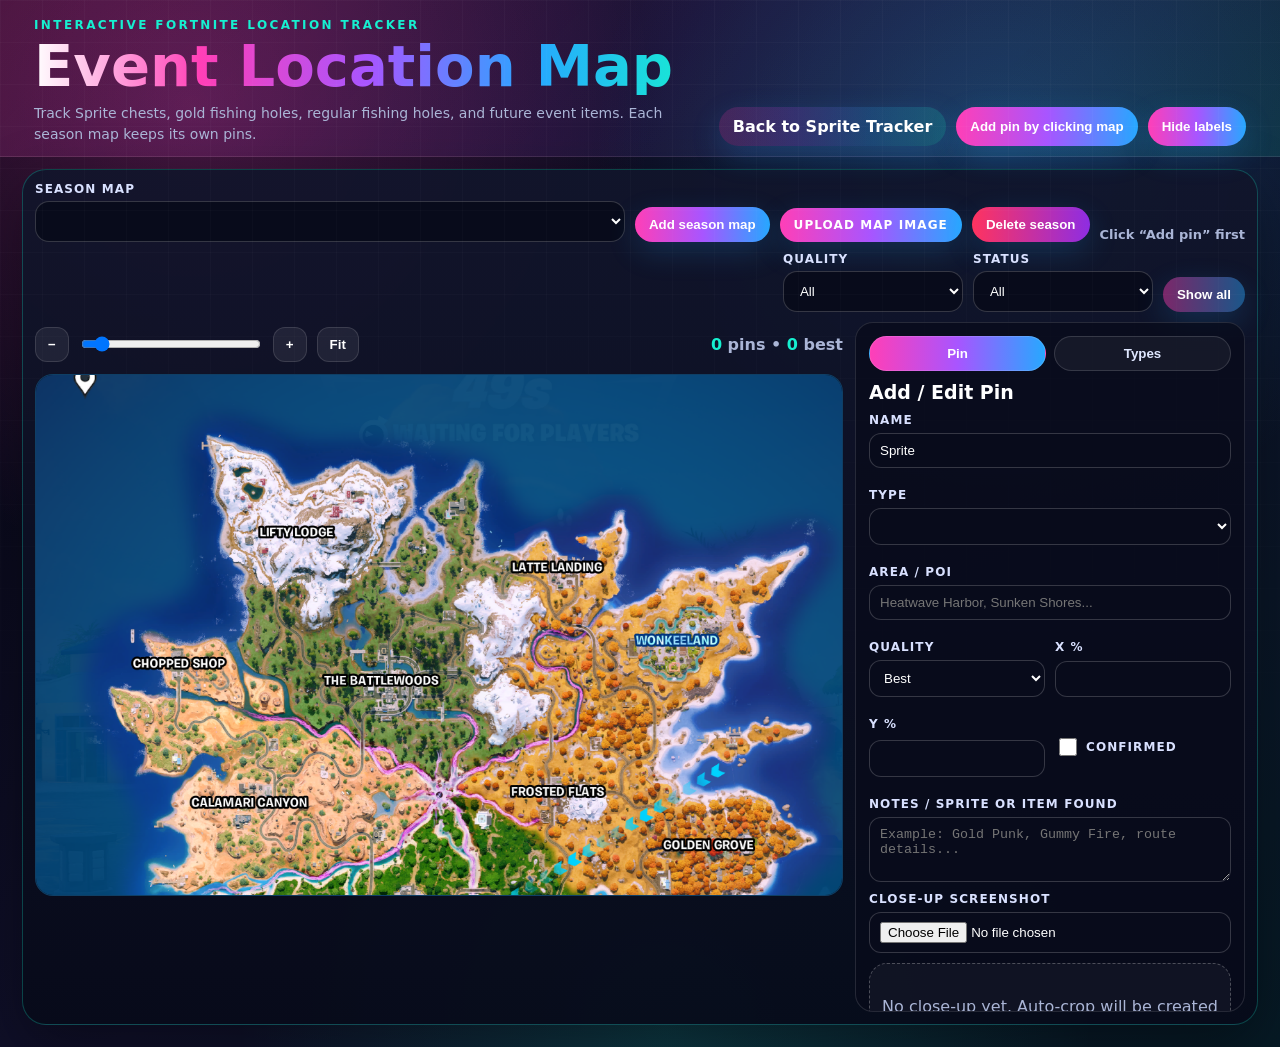
==== commit 94082724: "Fix sprite data loading and map manager" ====
--- a/map.html
+++ b/map.html
@@ -4,13 +4,13 @@
   <meta charset="utf-8" />
   <meta name="viewport" content="width=device-width, initial-scale=1" />
   <meta name="theme-color" content="#08091a" />
-  <title>Fortnite Event Location Map</title>
+  <title>Fortnite Location Map</title>
   <link rel="stylesheet" href="styles.css" />
 </head>
 <body class="map-page">
-  <header class="map-topbar compact">
+  <header class="map-topbar">
     <div>
-      <p class="eyebrow">Interactive Fortnite map database</p>
+      <p class="eyebrow">Interactive Fortnite location tracker</p>
       <h1>Event Location Map</h1>
       <p class="sub compact-sub">Track Sprite chests, gold fishing holes, regular fishing holes, and future event items. Each season map keeps its own pins.</p>
     </div>
@@ -20,69 +20,141 @@
       <button id="toggleLabelsBtn" class="chip-btn" type="button">Hide labels</button>
     </div>
   </header>
-  <main class="map-page-main">
-    <section class="map-control-card">
-      <div class="map-control-row">
-        <label class="season-select-label">Season map <select id="seasonSelect"></select></label>
-        <button id="newSeasonBtn" class="btn" type="button">Add season</button>
-        <label class="btn import-btn" for="seasonImageFile">Upload map image</label><input id="seasonImageFile" type="file" accept="image/*" hidden />
+
+  <main class="map-main-shell">
+    <section class="map-workspace">
+      <div class="map-control-strip">
+        <label class="season-select-label">Season map
+          <select id="seasonSelect"></select>
+        </label>
+        <button id="newSeasonBtn" class="btn" type="button">Add season map</button>
+        <label class="btn import-btn" for="seasonImageFile">Upload map image</label>
+        <input id="seasonImageFile" type="file" accept="image/*" hidden />
         <button id="deleteSeasonBtn" class="btn danger" type="button">Delete season</button>
         <span id="addModeLabel" class="map-mode-label">Click “Add pin” first</span>
       </div>
-      <div class="map-control-row filters-row">
-        <div id="typeFilters" class="type-filters"></div>
-        <label>Quality <select id="qualityFilter"><option value="all">All</option><option>Best</option><option>Good</option><option>Test</option><option>Removed</option></select></label>
-        <label>Status <select id="confirmedFilter"><option value="all">All</option><option value="confirmed">Confirmed</option><option value="unconfirmed">Unconfirmed</option></select></label>
+
+      <div class="map-filter-strip">
+        <div id="typeFilters" class="type-filters" aria-label="Type filters"></div>
+        <label>Quality
+          <select id="qualityFilter">
+            <option value="all">All</option>
+            <option value="Best">Best</option>
+            <option value="Good">Good</option>
+            <option value="Test">Test</option>
+            <option value="Removed">Removed</option>
+          </select>
+        </label>
+        <label>Status
+          <select id="confirmedFilter">
+            <option value="all">All</option>
+            <option value="confirmed">Confirmed</option>
+            <option value="unconfirmed">Unconfirmed</option>
+          </select>
+        </label>
         <button id="showAllMapBtn" class="btn subtle-btn" type="button">Show all</button>
       </div>
-    </section>
-    <section class="map-grid-layout">
-      <div class="map-panel">
-        <div class="map-zoom-row">
-          <button id="zoomOutBtn" class="mini-btn" type="button">−</button>
-          <input id="mapZoom" type="range" min="1" max="3" step="0.1" value="1" />
-          <button id="zoomInBtn" class="mini-btn" type="button">+</button>
-          <button id="fitMapBtn" class="mini-btn" type="button">Fit</button>
-          <span class="map-counts"><strong id="pinCount">0</strong> pins • <strong id="bestPinCount">0</strong> best</span>
+
+      <div class="map-layout compact-map-layout">
+        <div class="map-view-wrap compact-map-wrap">
+          <div class="map-zoom-row compact-zoom-row">
+            <button id="zoomOutBtn" class="mini-btn" type="button">−</button>
+            <input id="mapZoom" type="range" min="1" max="3" step="0.1" value="1" aria-label="Map zoom" />
+            <button id="zoomInBtn" class="mini-btn" type="button">+</button>
+            <button id="fitMapBtn" class="mini-btn" type="button">Fit</button>
+            <span class="map-counts"><strong id="pinCount">0</strong> pins • <strong id="bestPinCount">0</strong> best</span>
+          </div>
+          <div id="mapScroll" class="map-scroll compact-map-scroll">
+            <div id="mapStage" class="map-stage">
+              <img id="seasonMap" src="assets/current-season-map.png" alt="Current Fortnite season map" />
+              <div id="pinLayer" class="pin-layer" aria-label="Map pins"></div>
+            </div>
+          </div>
+          <div class="map-legend" id="mapLegend"></div>
         </div>
-        <div id="mapScroll" class="map-scroll">
-          <div id="mapStage" class="map-stage">
-            <img id="seasonMap" src="assets/current-season-map.png" alt="Fortnite season map" draggable="false" />
-            <div id="pinLayer" class="pin-layer"></div>
+
+        <aside class="pin-editor compact-editor">
+          <div class="editor-tabs">
+            <button id="pinTabBtn" class="tab-btn active" type="button">Pin</button>
+            <button id="typeTabBtn" class="tab-btn" type="button">Types</button>
           </div>
-        </div>
-        <div id="mapLegend" class="map-legend"></div>
+
+          <section id="pinEditorPanel">
+            <h3 id="pinFormTitle">Add / Edit Pin</h3>
+            <input id="editingPinId" type="hidden" />
+            <div class="form-grid">
+              <label>Name
+                <input id="pinName" type="text" value="Sprite" />
+              </label>
+              <label>Type
+                <select id="pinType"></select>
+              </label>
+              <label>Area / POI
+                <input id="pinArea" type="text" placeholder="Heatwave Harbor, Sunken Shores..." />
+              </label>
+            </div>
+            <div class="form-grid two">
+              <label>Quality
+                <select id="pinQuality">
+                  <option>Best</option>
+                  <option>Good</option>
+                  <option>Test</option>
+                  <option>Removed</option>
+                </select>
+              </label>
+              <label>X %
+                <input id="pinX" type="number" min="0" max="100" step="0.01" />
+              </label>
+              <label>Y %
+                <input id="pinY" type="number" min="0" max="100" step="0.01" />
+              </label>
+              <label class="form-check"><input id="pinConfirmed" type="checkbox" /> Confirmed</label>
+            </div>
+            <label>Notes / Sprite or item found
+              <textarea id="pinNotes" rows="3" placeholder="Example: Gold Punk, Gummy Fire, route details..."></textarea>
+            </label>
+            <label>Close-up screenshot
+              <input id="pinCloseup" type="file" accept="image/*" />
+            </label>
+            <div id="closeupPreview" class="closeup-preview compact-preview"><span>No close-up yet. Auto-crop will be created from the map when you save.</span></div>
+            <div class="pin-actions">
+              <button id="savePinBtn" class="btn map-primary" type="button">Save pin</button>
+              <button id="deletePinBtn" class="btn danger" type="button">Delete</button>
+              <button id="clearPinBtn" class="btn" type="button">Clear</button>
+            </div>
+          </section>
+
+          <section id="typeEditorPanel" hidden>
+            <h3>Location Types</h3>
+            <p class="small-muted">Built-in types are protected. Add custom types for future events.</p>
+            <div id="typeList" class="type-list"></div>
+            <div class="type-form">
+              <label>Type name
+                <input id="newTypeName" type="text" placeholder="Example: Event Vault, Boss Drop..." />
+              </label>
+              <label>Pin color
+                <input id="newTypeColor" type="color" value="#16f0d0" />
+              </label>
+              <label>Icon image
+                <input id="newTypeIcon" type="file" accept="image/*" />
+              </label>
+              <label class="form-check"><input id="newTypeVisible" type="checkbox" checked /> Visible by default</label>
+              <button id="addTypeBtn" class="btn map-primary" type="button">Add custom type</button>
+            </div>
+          </section>
+
+          <hr class="soft-rule" />
+          <div class="map-data-actions">
+            <button id="exportPinsBtn" class="btn" type="button">Export map JSON</button>
+            <label class="btn import-btn" for="importPinsFile">Import map JSON</label>
+            <input id="importPinsFile" type="file" accept="application/json" hidden />
+            <button id="resetMapBtn" class="btn danger" type="button">Delete all pins</button>
+          </div>
+        </aside>
       </div>
-      <aside class="pin-editor">
-        <div class="editor-tabs"><button id="pinTabBtn" class="tab-btn active" type="button">Pin</button><button id="typeTabBtn" class="tab-btn" type="button">Types</button></div>
-        <section id="pinEditorPanel">
-          <h3 id="pinFormTitle">Add / Edit Location</h3>
-          <input id="editingPinId" type="hidden" />
-          <label>Name <input id="pinName" type="text" value="Sprite" /></label>
-          <label>Type <select id="pinType"></select></label>
-          <label>Area / POI <input id="pinArea" type="text" placeholder="Heatwave Harbor, Sunken Shores..." /></label>
-          <div class="form-grid two"><label>Quality <select id="pinQuality"><option>Best</option><option>Good</option><option>Test</option><option>Removed</option></select></label><label>X % <input id="pinX" type="number" min="0" max="100" step="0.01" /></label><label>Y % <input id="pinY" type="number" min="0" max="100" step="0.01" /></label><label class="form-check"><input id="pinConfirmed" type="checkbox" /> Confirmed</label></div>
-          <label>Notes / Sprite or item found <textarea id="pinNotes" rows="3" placeholder="Example: Gold Punk, Gummy Fire, route details..."></textarea></label>
-          <label>Close-up screenshot <input id="pinCloseup" type="file" accept="image/*" /></label>
-          <div id="closeupPreview" class="closeup-preview"><span>No close-up yet. Auto-crop will be created from the map when possible.</span></div>
-          <div class="pin-actions"><button id="savePinBtn" class="btn map-primary" type="button">Save pin</button><button id="deletePinBtn" class="btn danger" type="button">Delete</button><button id="clearPinBtn" class="btn" type="button">Clear</button></div>
-        </section>
-        <section id="typeEditorPanel" hidden>
-          <h3>Location Types</h3>
-          <p class="small-muted">Built-in types are protected. Add custom types for future events.</p>
-          <div id="typeList" class="type-list"></div>
-          <label>Type name <input id="newTypeName" type="text" placeholder="Event Vault, Boss Drop..." /></label>
-          <label>Pin color <input id="newTypeColor" type="color" value="#16f0d0" /></label>
-          <label>Icon image <input id="newTypeIcon" type="file" accept="image/*" /></label>
-          <label>Description <input id="newTypeDescription" type="text" placeholder="What this location type is for..." /></label>
-          <label class="form-check"><input id="newTypeVisible" type="checkbox" checked /> Visible by default</label>
-          <button id="addTypeBtn" class="btn map-primary" type="button">Add custom type</button>
-        </section>
-        <hr class="soft-rule" />
-        <div class="map-data-actions"><button id="exportPinsBtn" class="btn" type="button">Export map JSON</button><label class="btn import-btn" for="importPinsFile">Import map JSON</label><input id="importPinsFile" type="file" accept="application/json" hidden /><button id="resetMapBtn" class="btn danger" type="button">Delete all pins</button></div>
-      </aside>
     </section>
   </main>
+
   <script src="data.js"></script>
   <script src="app.js"></script>
 </body>
--- a/styles.css
+++ b/styles.css
@@ -1,5 +1,37 @@
+:root{
+  --bg:#070717; --panel:#11152b; --panel2:#171a35; --text:#f8fbff; --muted:#aab5d6;
+  --pink:#ff3fb7; --purple:#a855ff; --blue:#27a8ff; --teal:#16f0d0; --danger:#ff4f78; --gold:#ffd84a;
+  --line:rgba(255,255,255,.12); --shadow:0 20px 60px rgba(0,0,0,.38);
+}
+*{box-sizing:border-box} body{margin:0;font-family:Inter,system-ui,-apple-system,Segoe UI,Roboto,Arial,sans-serif;color:var(--text);background:
+  radial-gradient(circle at 15% 10%, rgba(255,63,183,.25), transparent 32%),
+  radial-gradient(circle at 78% 14%, rgba(39,168,255,.22), transparent 30%),
+  radial-gradient(circle at 52% 98%, rgba(22,240,208,.16), transparent 35%),
+  linear-gradient(135deg,#060613 0%,#10102a 50%,#061a25 100%);min-height:100vh;}
+body:before{content:"";position:fixed;inset:0;pointer-events:none;background-image:linear-gradient(rgba(255,255,255,.035) 1px,transparent 1px),linear-gradient(90deg,rgba(255,255,255,.035) 1px,transparent 1px);background-size:42px 42px;mask-image:linear-gradient(to bottom,rgba(0,0,0,.75),transparent);}
+.hero{display:grid;grid-template-columns:minmax(0,1fr) auto;gap:24px;align-items:stretch;padding:34px clamp(18px,4vw,54px) 20px;}
+.hero-copy,.hero-card,.toolbar,.progress-panel,.hint-panel,.sprite-card{background:linear-gradient(180deg,rgba(23,26,53,.9),rgba(11,13,31,.86));border:1px solid var(--line);box-shadow:var(--shadow);backdrop-filter:blur(10px)}
+.hero-copy{padding:28px;border-radius:28px;position:relative;overflow:hidden}.hero-copy:after{content:"";position:absolute;inset:auto -20% -45% 10%;height:140px;background:linear-gradient(90deg,var(--pink),var(--purple),var(--blue),var(--teal));filter:blur(36px);opacity:.55}.eyebrow{margin:0 0 8px;text-transform:uppercase;letter-spacing:.2em;color:var(--teal);font-weight:800;font-size:12px}.hero h1{font-size:clamp(34px,6vw,76px);line-height:.95;margin:0;background:linear-gradient(90deg,var(--pink),var(--purple),var(--blue),var(--teal));-webkit-background-clip:text;background-clip:text;color:transparent;text-shadow:0 0 30px rgba(168,85,255,.2)}.sub{max-width:840px;color:var(--muted);font-size:17px;line-height:1.55;margin:16px 0 0}.hero-actions{display:flex;flex-wrap:wrap;gap:10px;margin-top:20px;position:relative;z-index:2}.chip-btn,.btn{border:0;border-radius:999px;color:#fff;background:linear-gradient(90deg,var(--pink),var(--purple),var(--blue));font-weight:800;padding:10px 14px;cursor:pointer;box-shadow:0 10px 30px rgba(39,168,255,.18)}.chip-btn:hover,.btn:hover{transform:translateY(-1px)}.hero-card{display:grid;grid-template-columns:repeat(2,120px);gap:12px;border-radius:28px;padding:16px}.stat{border:1px solid var(--line);border-radius:20px;padding:14px;text-align:center;background:rgba(255,255,255,.045)}.stat span{display:block;font-size:34px;font-weight:950}.stat small{color:var(--muted);font-weight:800;text-transform:uppercase;letter-spacing:.08em}.progress-panel,.toolbar,.hint-panel{margin:0 clamp(18px,4vw,54px) 16px;border-radius:24px;padding:16px}.progress-panel{display:grid;gap:12px}.progress-copy{display:flex;justify-content:space-between;gap:12px;flex-wrap:wrap}.progress-copy strong{font-size:20px}.progress-copy span{color:var(--muted)}.progress-bar{height:16px;border-radius:999px;background:#080a1a;overflow:hidden;border:1px solid var(--line)}.progress-bar span{display:block;height:100%;width:0;background:linear-gradient(90deg,var(--pink),var(--purple),var(--blue),var(--teal));box-shadow:0 0 25px rgba(22,240,208,.55);transition:.25s}.variant-summary{display:flex;flex-wrap:wrap;gap:8px}.variant-summary .pill{border:1px solid var(--line);background:rgba(255,255,255,.06);border-radius:999px;padding:7px 10px;font-size:13px;color:#dfe7ff}.toolbar{display:flex;flex-wrap:wrap;align-items:end;gap:12px}.search-wrap,.select-wrap{display:grid;gap:6px;min-width:180px}.search-wrap{flex:1 1 260px}label{font-size:12px;font-weight:900;text-transform:uppercase;letter-spacing:.09em;color:#d9e1ff}input,select,textarea{width:100%;background:#080b1b;border:1px solid rgba(255,255,255,.18);color:#fff;border-radius:14px;padding:11px 12px;outline:none}input:focus,select:focus,textarea:focus{border-color:var(--teal);box-shadow:0 0 0 3px rgba(22,240,208,.16)}.danger{background:linear-gradient(90deg,#ff335f,#8e2de2)}.hint-panel{color:#cbd6ff;border-color:rgba(22,240,208,.3)}.hint-panel strong{color:var(--teal)}.sprite-grid{display:grid;grid-template-columns:repeat(auto-fill,minmax(210px,1fr));gap:16px;padding:0 clamp(18px,4vw,54px) 54px}.sprite-card{position:relative;border-radius:24px;padding:13px;overflow:hidden;transition:.18s}.sprite-card:hover{transform:translateY(-3px);border-color:rgba(22,240,208,.45)}.sprite-card:before{content:"";position:absolute;inset:0;background:linear-gradient(135deg,rgba(255,63,183,.08),rgba(168,85,255,.08),rgba(39,168,255,.08),rgba(22,240,208,.08));opacity:.85;pointer-events:none}.sprite-card.missing{filter:saturate(.6);opacity:.72}.card-top{display:flex;justify-content:space-between;align-items:center;position:relative;z-index:1}.number{font-weight:950;color:#d8e3ff}.rarity,.variant-tag,.base-tag{font-size:11px;font-weight:950;border-radius:999px;padding:5px 8px;text-transform:uppercase;letter-spacing:.04em}.rarity{background:#263047;color:#fff}.rarity.RARE{background:#0066ff}.rarity.EPIC{background:#8d42ff}.rarity.LEGENDARY{background:#f6a800;color:#211200}.rarity.MYTHIC{background:#ff355a}.rarity.SPECIAL{background:#ffd84a;color:#171100}.image-wrap{height:150px;display:flex;align-items:center;justify-content:center;position:relative;margin:6px 0}.sprite-img{max-width:132px;max-height:138px;object-fit:contain;filter:drop-shadow(0 0 14px rgba(39,168,255,.55))}.image-wrap[data-variant="Holofoil"]:before{content:"";position:absolute;inset:10px;border-radius:22px;background:linear-gradient(130deg,rgba(255,63,183,.28),rgba(255,255,255,.22),rgba(22,240,208,.28),rgba(168,85,255,.24));mix-blend-mode:screen}.image-wrap[data-variant="Holofoil"]:after{content:"HOLO";position:absolute;top:10px;right:8px;font-size:11px;font-weight:950;color:#08101b;background:linear-gradient(90deg,#fff,var(--teal),var(--pink));border-radius:999px;padding:4px 7px}.image-wrap[data-variant="Gem"]:before{content:"◆";position:absolute;font-size:92px;line-height:1;color:rgba(22,240,208,.18);text-shadow:0 0 28px rgba(22,240,208,.65)}.image-wrap[data-variant="Gem"]:after{content:"GEM";position:absolute;top:10px;right:8px;font-size:11px;font-weight:950;color:#001b1d;background:linear-gradient(90deg,var(--teal),var(--blue));border-radius:999px;padding:4px 7px}.sprite-card h2{font-size:16px;margin:4px 0 10px;min-height:40px;position:relative;z-index:1}.tags{display:flex;gap:7px;flex-wrap:wrap;position:relative;z-index:1;margin-bottom:10px}.variant-tag{background:rgba(168,85,255,.2);color:#f4eaff;border:1px solid rgba(168,85,255,.3)}.variant-tag.Base{background:rgba(39,168,255,.16);border-color:rgba(39,168,255,.35)}.variant-tag.Gold{background:rgba(255,216,74,.16);color:#fff2ad;border-color:rgba(255,216,74,.35)}.variant-tag.Gummy{background:rgba(255,63,183,.16);color:#ffd4f1;border-color:rgba(255,63,183,.35)}.variant-tag.Galaxy{background:rgba(168,85,255,.18);border-color:rgba(168,85,255,.4)}.variant-tag.Holofoil{background:linear-gradient(90deg,rgba(255,63,183,.2),rgba(22,240,208,.18));border-color:rgba(22,240,208,.4)}.variant-tag.Gem{background:rgba(22,240,208,.16);color:#cafff7;border-color:rgba(22,240,208,.4)}.base-tag{background:rgba(255,255,255,.06);color:#b8c5e8}.controls{display:grid;grid-template-columns:1fr 90px;gap:10px;align-items:center;position:relative;z-index:1}.check{display:flex;align-items:center;gap:8px;text-transform:none;letter-spacing:0;font-size:14px}.check input{width:18px;height:18px;accent-color:var(--teal)}.quick-levels{display:grid;grid-template-columns:36px 1fr 36px;gap:8px;align-items:center;margin-top:10px;position:relative;z-index:1}.quick-levels button{height:34px;border:0;border-radius:12px;background:linear-gradient(135deg,var(--purple),var(--blue));color:white;font-size:22px;font-weight:950;cursor:pointer}.level-pill{text-align:center;font-weight:950;color:#fff;background:rgba(255,255,255,.07);border:1px solid var(--line);border-radius:999px;padding:8px}.notes{margin-top:10px;resize:vertical;min-height:48px;position:relative;z-index:1;color:#eaf1ff}.empty{padding:60px;text-align:center;color:var(--muted);grid-column:1/-1;border:1px dashed var(--line);border-radius:24px}@media (max-width:860px){.hero{grid-template-columns:1fr}.hero-card{grid-template-columns:repeat(2,1fr)}.sprite-grid{grid-template-columns:repeat(auto-fill,minmax(165px,1fr))}.controls{grid-template-columns:1fr}.image-wrap{height:130px}.sprite-img{max-width:115px}}
 
-:root{--bg:#070819;--panel:#10152b;--panel2:#151b36;--line:#2a3154;--text:#f7f6ff;--muted:#b9c2df;--pink:#ff42bd;--purple:#b35cff;--blue:#31a9ff;--teal:#15efd1;--gold:#ffd84a;--danger:#ff3d7f;--radius:22px;}
-*{box-sizing:border-box}body{margin:0;background:radial-gradient(circle at top left,rgba(255,66,189,.23),transparent 35%),radial-gradient(circle at top right,rgba(21,239,209,.18),transparent 35%),linear-gradient(180deg,#090b1f,#050713);color:var(--text);font-family:Inter,Segoe UI,system-ui,sans-serif}a{color:var(--teal);font-weight:800}button,input,select,textarea{font:inherit}main{padding:22px 30px 50px}.hero{display:grid;grid-template-columns:1fr 300px;gap:26px;align-items:stretch;padding:24px 30px 20px}.hero-copy,.hero-card,.progress-panel,.toolbar,.hint-panel,.sprite-card,.map-control-card,.map-panel,.pin-editor{background:rgba(17,21,45,.88);border:1px solid rgba(117,130,197,.25);border-radius:var(--radius);box-shadow:0 20px 80px rgba(0,0,0,.25)}.hero-copy{padding:28px;background:linear-gradient(135deg,rgba(255,66,189,.16),rgba(49,169,255,.12),rgba(21,239,209,.1))}.eyebrow{text-transform:uppercase;letter-spacing:.18em;color:var(--teal);font-weight:900;font-size:.75rem}.hero h1,.map-topbar h1{margin:.1em 0;font-size:clamp(3rem,6vw,6rem);line-height:.92;letter-spacing:-.06em;background:linear-gradient(90deg,var(--pink),var(--purple),var(--blue));-webkit-background-clip:text;color:transparent}.sub{color:var(--muted);font-size:1.05rem;line-height:1.6;max-width:850px}.hero-actions,.map-top-actions{display:flex;gap:12px;flex-wrap:wrap;margin-top:20px}.chip-btn,.btn,.mini-btn{border:0;border-radius:999px;padding:12px 18px;background:linear-gradient(90deg,rgba(255,66,189,.65),rgba(49,169,255,.75));color:white;font-weight:900;cursor:pointer;text-decoration:none}.btn{border-radius:14px}.danger{background:linear-gradient(90deg,#7b1539,var(--danger))}.subtle-btn{background:linear-gradient(90deg,rgba(255,66,189,.45),rgba(49,169,255,.55))}.hero-card{display:grid;grid-template-columns:1fr 1fr;gap:12px;padding:16px}.stat{display:grid;place-items:center;min-height:100px;border-radius:18px;background:rgba(255,255,255,.045);border:1px solid rgba(255,255,255,.09)}.stat span{font-size:2.2rem;font-weight:950}.stat small{text-transform:uppercase;letter-spacing:.12em;color:var(--muted);font-weight:900}.progress-panel,.toolbar,.hint-panel{margin:16px auto;max-width:1880px;padding:18px}.progress-copy{display:flex;justify-content:space-between;font-size:1.1rem}.progress-bar{height:16px;border-radius:99px;background:#070a1b;border:1px solid var(--line);overflow:hidden;margin:12px 0}.progress-bar span{display:block;height:100%;width:0;background:linear-gradient(90deg,var(--pink),var(--purple),var(--blue),var(--teal))}.variant-summary{display:flex;gap:8px;flex-wrap:wrap}.pill{padding:8px 12px;border-radius:999px;background:rgba(255,255,255,.08);border:1px solid rgba(255,255,255,.14);color:var(--muted);font-weight:700}.toolbar{display:grid;grid-template-columns:minmax(240px,1fr) 190px 190px 190px auto auto auto;gap:12px;align-items:end}.toolbar label,.pin-editor label,.map-control-card label{display:grid;gap:6px;color:#d4dbff;font-size:.8rem;font-weight:900;text-transform:uppercase;letter-spacing:.08em}input,select,textarea{width:100%;background:#080b1d;color:white;border:1px solid #333a63;border-radius:12px;padding:12px}textarea{resize:vertical}.sprite-grid{display:grid;grid-template-columns:repeat(auto-fill,minmax(220px,1fr));gap:18px;padding:22px 30px 50px}.sprite-card{position:relative;padding:14px;display:flex;flex-direction:column;gap:10px;min-height:390px}.sprite-card.missing{opacity:.55}.card-top{display:flex;justify-content:space-between;align-items:center}.number{font-weight:900;color:#9fa9ce}.rarity{padding:5px 8px;border-radius:8px;font-size:.68rem;font-weight:950;background:#253156}.rarity.RARE{background:#0b72ff}.rarity.EPIC{background:#8a42ff}.rarity.LEGENDARY{background:#e49b2f}.rarity.MYTHIC{background:#ff4659}.rarity.SPECIAL{background:#ffd84a;color:#1b1730}.image-wrap{height:150px;display:grid;place-items:center;background:radial-gradient(circle,rgba(255,255,255,.08),transparent 70%);border-radius:18px}.sprite-img{max-width:135px;max-height:145px;filter:drop-shadow(0 0 20px rgba(49,169,255,.4))}.sprite-card h2{margin:0;font-size:1.05rem}.tags{display:flex;gap:8px;flex-wrap:wrap}.tags span{padding:6px 9px;border-radius:999px;background:rgba(255,255,255,.08);font-size:.75rem;font-weight:800;color:var(--muted)}.controls,.quick-levels{display:flex;align-items:center;justify-content:space-between;gap:10px}.check{display:flex!important;align-items:center;gap:8px}.check input{width:auto}.level{width:80px}.quick-levels button{min-width:38px}.level-pill{font-weight:900;color:var(--teal)}.empty{grid-column:1/-1;padding:40px;text-align:center;background:rgba(255,255,255,.05);border-radius:20px;color:var(--muted)}
-/* map */.map-page{overflow:hidden}.map-topbar{height:112px;display:flex;justify-content:space-between;align-items:center;padding:18px 30px;background:linear-gradient(90deg,rgba(255,66,189,.18),rgba(49,169,255,.14),rgba(21,239,209,.12));border-bottom:1px solid rgba(21,239,209,.25)}.map-topbar h1{font-size:clamp(2.8rem,5vw,5rem)}.compact-sub{font-size:.95rem;margin:4px 0 0}.map-page-main{padding:14px 18px}.map-control-card{padding:12px;margin-bottom:12px}.map-control-row{display:grid;grid-template-columns:minmax(260px,1fr) auto auto auto auto;gap:10px;align-items:end}.filters-row{grid-template-columns:1fr 180px 180px auto}.season-select-label select{min-width:280px}.type-filters{display:flex;gap:8px;flex-wrap:wrap}.type-toggle{display:flex!important;align-items:center;gap:8px;padding:8px 10px;border-radius:999px;background:rgba(255,255,255,.06);border:1px solid rgba(255,255,255,.12);text-transform:none!important;letter-spacing:0!important;font-size:.85rem!important}.type-toggle input{width:auto}.type-toggle span{width:11px;height:11px;border-radius:50%;background:var(--c);box-shadow:0 0 12px var(--c)}.map-grid-layout{display:grid;grid-template-columns:minmax(0,1fr) 390px;gap:14px;align-items:start}.map-panel{padding:12px;min-width:0}.map-zoom-row{display:flex;gap:10px;align-items:center;margin-bottom:10px}.mini-btn{padding:9px 12px;background:rgba(255,255,255,.11);border-radius:12px}.map-counts{margin-left:auto;color:var(--teal);font-weight:900}.map-scroll{height:calc(100vh - 310px);min-height:420px;max-height:650px;overflow:auto;background:rgba(0,0,0,.28);border-radius:18px;border:1px solid rgba(255,255,255,.1)}.map-stage{position:relative;display:block;transition:transform .1s ease}.map-stage img{display:block;width:100%;height:100%;user-select:none}.pin-layer{position:absolute;inset:0}.map-pin{position:absolute;transform:translate(-50%,-100%);background:transparent;border:0;cursor:pointer;z-index:2}.pin-icon{width:42px;height:42px;display:grid;place-items:center;position:relative;filter:drop-shadow(0 0 12px var(--pin))}.pin-icon img{max-width:42px;max-height:42px}.pin-icon.gold-target,.map-pin.gold-target .pin-icon{border-radius:50%;border:4px solid var(--gold);box-shadow:0 0 18px var(--gold), inset 0 0 12px rgba(255,216,74,.45)}.pin-icon.blue-target,.map-pin.blue-target .pin-icon{border-radius:50%;border:4px solid var(--blue);box-shadow:0 0 18px var(--blue), inset 0 0 12px rgba(49,169,255,.45)}.map-pin.gold-target .pin-icon i,.map-pin.blue-target .pin-icon i,.pin-icon.gold-target i,.pin-icon.blue-target i{width:13px;height:13px;border-radius:50%;background:var(--pin);box-shadow:0 0 10px var(--pin)}.map-pin.custom .pin-icon{border-radius:50%;background:var(--pin);border:3px solid white}.map-pin.selected .pin-icon{outline:3px solid white;border-radius:50%}.pin-label{position:absolute;left:50%;top:40px;transform:translateX(-50%);white-space:nowrap;background:rgba(5,8,22,.9);border:1px solid var(--pin);padding:5px 8px;border-radius:8px;color:white;font-size:.75rem;font-weight:900}.hide-map-labels .pin-label{display:none}.map-legend{display:flex;gap:8px;flex-wrap:wrap;margin-top:10px}.legend-item{display:flex;align-items:center;gap:6px;padding:7px 10px;border-radius:999px;background:rgba(255,255,255,.06);color:var(--muted);font-size:.8rem}.pin-icon.small{width:24px;height:24px}.pin-icon.small img{max-width:24px;max-height:24px}.pin-editor{padding:14px;max-height:calc(100vh - 225px);overflow:auto}.editor-tabs{display:flex;gap:8px;margin-bottom:12px}.tab-btn{flex:1;border:1px solid rgba(255,255,255,.14);border-radius:999px;background:rgba(255,255,255,.06);color:white;font-weight:900;padding:10px}.tab-btn.active{background:linear-gradient(90deg,var(--pink),var(--blue))}.pin-editor h3{margin:.25em 0 14px}.form-grid{display:grid;gap:10px}.form-grid.two{grid-template-columns:1fr 1fr}.form-check{display:flex!important;align-items:center;gap:10px;text-transform:none!important;letter-spacing:0!important}.form-check input{width:auto}.closeup-preview{height:120px;border:1px dashed #3a426d;border-radius:14px;display:grid;place-items:center;overflow:hidden;color:var(--muted);text-align:center;padding:10px;background:rgba(0,0,0,.22)}.closeup-preview img{width:100%;height:100%;object-fit:cover}.pin-actions,.map-data-actions{display:flex;gap:8px;flex-wrap:wrap;margin-top:12px}.map-primary{background:linear-gradient(90deg,var(--pink),var(--blue))}.soft-rule{border:0;border-top:1px solid rgba(255,255,255,.12);margin:16px 0}.type-list{display:grid;gap:8px;margin-bottom:12px}.type-row{display:grid;grid-template-columns:34px 1fr auto;gap:10px;align-items:center;padding:8px;border-radius:12px;background:rgba(255,255,255,.05)}.type-row small{display:block;color:var(--muted);font-size:.75rem}.small-muted{color:var(--muted);font-size:.85rem}.map-mode-label{color:var(--teal);font-weight:900}.README{white-space:pre-wrap}
-@media(max-width:1050px){.hero{grid-template-columns:1fr}.toolbar{grid-template-columns:1fr 1fr}.map-page{overflow:auto}.map-grid-layout{grid-template-columns:1fr}.pin-editor{max-height:none}.map-scroll{height:60vh}.map-control-row,.filters-row{grid-template-columns:1fr 1fr}.hero h1{font-size:3.2rem}}
+/* Interactive chest map */
+.map-panel{margin:0 clamp(18px,4vw,54px) 22px;padding:18px;border-radius:28px;background:linear-gradient(180deg,rgba(23,26,53,.92),rgba(7,10,25,.9));border:1px solid rgba(22,240,208,.25);box-shadow:var(--shadow);position:relative;overflow:hidden}
+.map-panel:before{content:"";position:absolute;inset:-40% -20% auto auto;width:420px;height:420px;background:radial-gradient(circle,rgba(22,240,208,.18),transparent 65%);pointer-events:none}
+.map-head{display:flex;justify-content:space-between;gap:16px;align-items:flex-start;position:relative;z-index:1}.map-head h2{margin:0;font-size:clamp(26px,4vw,44px);line-height:1;color:#fff}.map-head p{margin:8px 0 0;color:var(--muted);max-width:780px}.map-stats{display:flex;gap:10px;flex-wrap:wrap;justify-content:flex-end}.map-stats span{border:1px solid var(--line);background:rgba(255,255,255,.06);border-radius:18px;padding:10px 12px;color:var(--muted);font-weight:800}.map-stats strong{display:block;color:var(--teal);font-size:24px}.map-toolbar,.map-zoom-row{display:flex;gap:10px;flex-wrap:wrap;align-items:center;margin:14px 0;position:relative;z-index:1}.map-primary{background:linear-gradient(90deg,var(--pink),var(--purple),var(--blue),var(--teal))}.map-layout{display:grid;grid-template-columns:minmax(0,1fr) minmax(290px,360px);gap:16px;align-items:start}.map-view-wrap,.pin-editor{position:relative;z-index:1}.map-scroll{height:min(72vh,760px);min-height:420px;overflow:auto;border-radius:24px;border:1px solid rgba(39,168,255,.35);background:#030613;box-shadow:inset 0 0 0 1px rgba(255,255,255,.04)}.map-stage{position:relative;width:100%;transform-origin:top left;transition:transform .12s linear}.map-stage img{display:block;width:100%;height:auto;user-select:none}.pin-layer{position:absolute;inset:0;pointer-events:none}.map-pin{position:absolute;left:0;top:0;transform:translate(-50%,-100%);pointer-events:auto;cursor:pointer;display:grid;place-items:center;min-width:32px;min-height:42px;filter:drop-shadow(0 8px 10px rgba(0,0,0,.55));z-index:2}.map-pin .pin-dot{width:28px;height:28px;border-radius:50% 50% 50% 0;transform:rotate(-45deg);border:3px solid #07101d;box-shadow:0 0 0 2px #fff,0 0 18px currentColor}.map-pin .pin-dot:after{content:"";position:absolute;width:9px;height:9px;border-radius:50%;background:#fff;left:50%;top:50%;transform:translate(-50%,-50%)}.map-pin .pin-label{position:absolute;left:24px;top:-30px;white-space:nowrap;background:rgba(5,8,22,.92);border:1px solid currentColor;border-radius:999px;padding:4px 8px;font-size:11px;font-weight:950;color:#fff;text-shadow:0 1px 2px #000}.map-pin.hide-label .pin-label{display:none}.map-pin.selected{z-index:5}.map-pin.selected .pin-dot{box-shadow:0 0 0 3px #fff,0 0 26px currentColor,0 0 44px currentColor}.map-pin.blue{color:var(--blue)}.map-pin.blue .pin-dot{background:var(--blue)}.map-pin.pink{color:var(--pink)}.map-pin.pink .pin-dot{background:var(--pink)}.map-pin.purple{color:var(--purple)}.map-pin.purple .pin-dot{background:var(--purple)}.map-pin.teal{color:var(--teal)}.map-pin.teal .pin-dot{background:var(--teal)}.map-pin.gray{color:#9aa7bd}.map-pin.gray .pin-dot{background:#738096}.mini-btn{border:1px solid var(--line);background:rgba(255,255,255,.07);color:#fff;border-radius:12px;padding:9px 12px;font-weight:900;cursor:pointer}.map-zoom-row input[type=range]{max-width:180px}.map-mode-label{font-size:13px;color:var(--muted);font-weight:800}.map-mode-label.active{color:var(--teal)}.map-help{color:var(--muted);font-size:13px;margin:10px 3px 0}.pin-editor{background:rgba(8,11,27,.76);border:1px solid rgba(255,255,255,.12);border-radius:24px;padding:16px}.pin-editor h3{margin:0 0 12px;font-size:22px;color:#fff}.form-grid{display:grid;gap:10px;margin-bottom:10px}.form-grid.two{grid-template-columns:1fr 1fr}.pin-editor label{display:grid;gap:6px;margin-bottom:10px}.form-check{align-content:end;display:flex!important;align-items:center;gap:8px;min-height:60px}.form-check input{width:18px;height:18px;accent-color:var(--teal)}.closeup-preview{min-height:140px;border:1px dashed rgba(255,255,255,.25);border-radius:18px;background:rgba(255,255,255,.04);display:grid;place-items:center;text-align:center;color:var(--muted);overflow:hidden;margin:8px 0 12px}.closeup-preview img{width:100%;height:auto;display:block}.pin-actions{display:flex;gap:10px;flex-wrap:wrap}.map-scroll.adding{cursor:crosshair;border-color:var(--teal);box-shadow:0 0 0 3px rgba(22,240,208,.15),inset 0 0 0 1px rgba(255,255,255,.04)}
+@media (max-width:1020px){.map-layout{grid-template-columns:1fr}.pin-editor{order:2}.map-scroll{height:58vh}.map-head{display:block}.map-stats{justify-content:flex-start;margin-top:12px}}
+@media (max-width:620px){.form-grid.two{grid-template-columns:1fr}.map-scroll{min-height:320px}.map-toolbar .btn,.map-zoom-row .mini-btn{width:100%;}.map-zoom-row input[type=range]{max-width:100%;width:100%}}
+
+/* Separate map page navigation */
+a.chip-btn, a.btn{display:inline-flex;align-items:center;justify-content:center;text-decoration:none;color:#fff}
+.nav-chip{border-color:rgba(22,240,208,.45)!important;background:linear-gradient(90deg,rgba(255,63,183,.18),rgba(168,85,255,.18),rgba(39,168,255,.18),rgba(22,240,208,.18))!important}
+.map-link-panel a{color:var(--teal);font-weight:950;text-decoration:none;border-bottom:1px solid rgba(22,240,208,.45)}
+.map-hero{margin-bottom:18px}.map-card .stat span{font-size:26px}
+
+/* Map v6: season manager, custom types, icon pins, compact viewport */
+.map-page{overflow-x:hidden}
+.map-topbar{display:grid;grid-template-columns:minmax(0,1fr) auto;gap:18px;align-items:end;padding:18px clamp(14px,3vw,34px) 10px;background:linear-gradient(135deg,rgba(255,63,183,.18),rgba(168,85,255,.10),rgba(22,240,208,.12));border-bottom:1px solid rgba(255,255,255,.10)}
+.map-topbar h1{font-size:clamp(30px,4.5vw,58px);line-height:.95;margin:0;background:linear-gradient(90deg,#fff,var(--pink),var(--purple),var(--blue),var(--teal));-webkit-background-clip:text;background-clip:text;color:transparent}.compact-sub{font-size:14px;margin:8px 0 0;max-width:820px}.map-top-actions{display:flex;flex-wrap:wrap;justify-content:flex-end;gap:10px}.map-main-shell{padding:12px clamp(10px,2vw,22px) 22px}.map-workspace{background:linear-gradient(180deg,rgba(17,21,43,.92),rgba(7,10,25,.92));border:1px solid rgba(22,240,208,.25);border-radius:24px;padding:12px;box-shadow:var(--shadow)}
+.map-control-strip,.map-filter-strip{display:flex;align-items:end;gap:10px;flex-wrap:wrap;margin-bottom:10px}.map-control-strip label,.map-filter-strip label{min-width:180px;display:grid;gap:5px}.season-select-label{flex:1 1 260px}.type-filters{display:flex;gap:8px;flex-wrap:wrap;flex:1 1 540px}.type-filter{display:inline-flex!important;align-items:center;gap:7px;margin:0!important;padding:8px 10px;border:1px solid rgba(255,255,255,.14);border-radius:999px;background:rgba(255,255,255,.06);color:#fff;text-transform:none;letter-spacing:0;font-size:13px;cursor:pointer}.type-filter input{width:16px;height:16px;accent-color:var(--type-color)}.type-filter span{display:inline-flex;align-items:center}.subtle-btn{background:linear-gradient(90deg,rgba(255,63,183,.45),rgba(39,168,255,.45))}.compact-map-layout{grid-template-columns:minmax(0,1fr) minmax(320px,390px);gap:12px}.compact-map-scroll{height:clamp(430px,58vh,680px);min-height:0;border-radius:18px}.compact-zoom-row{margin:0 0 8px}.map-counts{margin-left:auto;color:var(--muted);font-weight:800}.map-counts strong{color:var(--teal)}.compact-editor{max-height:calc(100vh - 210px);overflow:auto;border-radius:18px;padding:13px}.compact-editor h3{font-size:19px;margin-bottom:10px}.compact-editor input,.compact-editor select,.compact-editor textarea{padding:9px 10px;border-radius:12px}.compact-preview{min-height:105px;margin:6px 0 10px}.editor-tabs{display:flex;gap:8px;margin-bottom:10px}.tab-btn{flex:1;border:1px solid rgba(255,255,255,.14);background:rgba(255,255,255,.05);border-radius:999px;color:#dfe7ff;font-weight:900;padding:9px;cursor:pointer}.tab-btn.active{background:linear-gradient(90deg,var(--pink),var(--purple),var(--blue));color:#fff}.small-muted{font-size:13px;color:var(--muted);margin:0 0 10px}.type-list{display:grid;gap:8px;margin:8px 0 14px}.type-row{display:grid;grid-template-columns:34px minmax(0,1fr) auto auto;gap:8px;align-items:center;border:1px solid rgba(255,255,255,.12);border-radius:14px;padding:8px;background:rgba(255,255,255,.045)}.type-row strong{display:block;color:#fff}.type-row small{display:block;color:var(--muted);font-size:11px;margin-top:2px}.type-row-icon{display:grid;place-items:center}.type-form{border-top:1px solid rgba(255,255,255,.10);padding-top:12px}.danger-mini{background:rgba(255,79,120,.22)!important;color:#ffc2cf!important}.soft-rule{border:0;border-top:1px solid rgba(255,255,255,.10);margin:12px 0}.map-data-actions{display:flex;gap:8px;flex-wrap:wrap}.map-data-actions .btn{padding:9px 11px;font-size:12px}.map-legend{display:flex;gap:8px;flex-wrap:wrap;margin-top:8px}.legend-pill{display:inline-flex;align-items:center;gap:7px;border:1px solid rgba(255,255,255,.14);background:rgba(255,255,255,.055);border-radius:999px;color:#eaf1ff;font-weight:850;padding:7px 10px;cursor:pointer}.legend-pill strong{color:var(--type-color);font-size:12px}.legend-pill.muted{opacity:.42}.type-mini-img{width:24px;height:24px;object-fit:contain;filter:drop-shadow(0 0 7px var(--type-color))}.target-mini{display:inline-block;width:21px;height:21px;border-radius:50%;position:relative;border:3px solid currentColor;box-shadow:0 0 11px currentColor}.target-mini:before,.target-mini:after{content:"";position:absolute;left:50%;top:50%;transform:translate(-50%,-50%);background:currentColor}.target-mini:before{width:3px;height:25px}.target-mini:after{width:25px;height:3px}.gold-target-mini{color:var(--gold)}.blue-target-mini{color:var(--blue)}.custom-dot{display:inline-block;width:18px;height:18px;border-radius:50%;box-shadow:0 0 12px currentColor;border:2px solid rgba(255,255,255,.85)}
+
+.icon-pin{width:54px;height:54px;min-width:54px;min-height:54px;transform:translate(-50%,-88%);background:transparent;border:0;padding:0}.icon-pin .pin-label{left:34px;top:-12px;border-color:var(--type-color);box-shadow:0 0 14px rgba(0,0,0,.35)}.pin-chest{display:grid;place-items:center;width:54px;height:54px;position:relative}.pin-chest:before{content:"";position:absolute;inset:8px;border-radius:50%;background:radial-gradient(circle,rgba(255,63,183,.35),rgba(39,168,255,.18),transparent 65%);filter:blur(2px)}.pin-chest img{position:relative;width:54px;height:54px;object-fit:contain;filter:drop-shadow(0 7px 7px rgba(0,0,0,.7)) drop-shadow(0 0 10px var(--pink))}.pin-target{width:36px;height:36px;border-radius:50%;display:block;position:relative;border:4px solid currentColor;background:rgba(0,0,0,.28);box-shadow:0 0 0 3px rgba(255,255,255,.85),0 0 20px currentColor,0 8px 10px rgba(0,0,0,.5)}.pin-target:before,.pin-target:after{content:"";position:absolute;left:50%;top:50%;transform:translate(-50%,-50%);background:currentColor}.pin-target:before{width:4px;height:44px}.pin-target:after{width:44px;height:4px}.pin-target.gold{color:var(--gold)}.pin-target.gold:before,.pin-target.gold:after{box-shadow:0 0 13px var(--gold)}.pin-target.gold{background:radial-gradient(circle,rgba(255,255,255,.9) 0 10%,rgba(255,216,74,.35) 11% 38%,rgba(0,0,0,.25) 39%)}.pin-target.blue{color:var(--blue);background:radial-gradient(circle,rgba(255,255,255,.9) 0 10%,rgba(39,168,255,.28) 11% 38%,rgba(0,0,0,.25) 39%)}.pin-custom-dot{width:36px;height:36px;border-radius:50% 50% 50% 0;transform:rotate(-45deg);background:var(--type-color);border:3px solid #06101c;box-shadow:0 0 0 2px #fff,0 0 18px var(--type-color),0 8px 10px rgba(0,0,0,.5)}.pin-custom-dot:after{content:"";position:absolute;left:50%;top:50%;width:10px;height:10px;transform:translate(-50%,-50%);background:#fff;border-radius:50%}.pin-custom-img-wrap{width:44px;height:44px;border-radius:50%;background:rgba(0,0,0,.36);border:2px solid #fff;display:grid;place-items:center;box-shadow:0 0 18px var(--type-color),0 8px 10px rgba(0,0,0,.5);overflow:hidden}.pin-custom-img-wrap img{width:40px;height:40px;object-fit:contain}.icon-pin.selected{z-index:10}.icon-pin.selected .pin-chest img,.icon-pin.selected .pin-target,.icon-pin.selected .pin-custom-dot,.icon-pin.selected .pin-custom-img-wrap{filter:drop-shadow(0 0 10px #fff) drop-shadow(0 0 18px var(--type-color))}.map-scroll.adding{cursor:crosshair;border-color:var(--teal);box-shadow:0 0 0 3px rgba(22,240,208,.18),inset 0 0 0 1px rgba(255,255,255,.04)}
+@media (max-width:1100px){.map-topbar{grid-template-columns:1fr}.map-top-actions{justify-content:flex-start}.compact-map-layout{grid-template-columns:1fr}.compact-editor{max-height:none}.compact-map-scroll{height:56vh}.map-counts{margin-left:0}}
+@media (max-width:680px){.map-main-shell{padding:8px}.map-workspace{padding:9px;border-radius:18px}.map-control-strip label,.map-filter-strip label{min-width:100%;}.compact-map-scroll{height:50vh}.type-row{grid-template-columns:34px 1fr}.type-row .mini-btn{grid-column:span 2}.icon-pin{width:46px;height:46px}.pin-chest img{width:46px;height:46px}.icon-pin .pin-label{font-size:10px}}
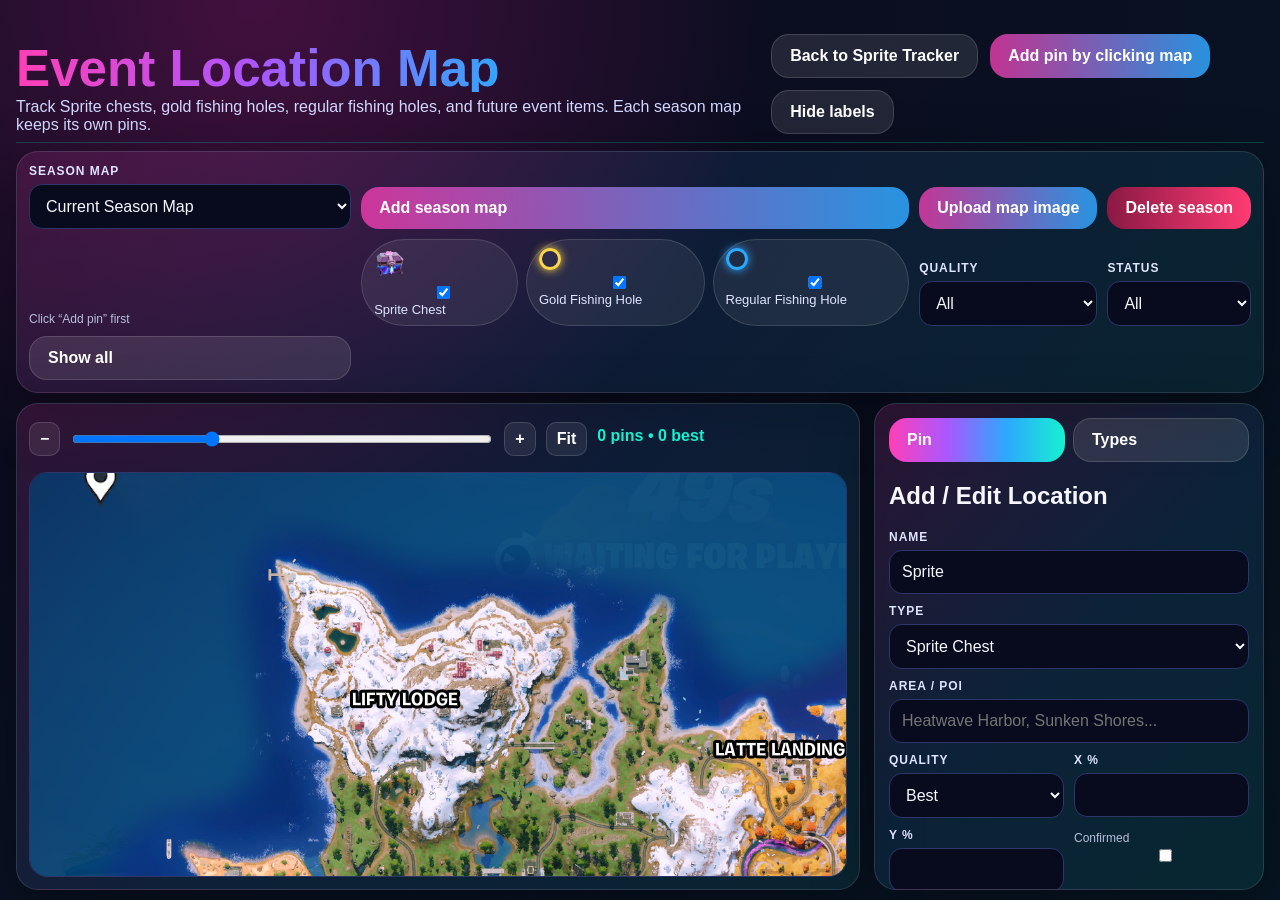
==== commit 68a6a101: "Install v10 stable tracker and map fix" ====
--- a/map.html
+++ b/map.html
@@ -1,161 +1,13 @@
 <!doctype html>
-<html lang="en">
-<head>
-  <meta charset="utf-8" />
-  <meta name="viewport" content="width=device-width, initial-scale=1" />
-  <meta name="theme-color" content="#08091a" />
-  <title>Fortnite Location Map</title>
-  <link rel="stylesheet" href="styles.css" />
-</head>
-<body class="map-page">
-  <header class="map-topbar">
-    <div>
-      <p class="eyebrow">Interactive Fortnite location tracker</p>
-      <h1>Event Location Map</h1>
-      <p class="sub compact-sub">Track Sprite chests, gold fishing holes, regular fishing holes, and future event items. Each season map keeps its own pins.</p>
-    </div>
-    <div class="map-top-actions">
-      <a class="chip-btn nav-chip" href="index.html">Back to Sprite Tracker</a>
-      <button id="addPinModeBtn" class="chip-btn" type="button">Add pin by clicking map</button>
-      <button id="toggleLabelsBtn" class="chip-btn" type="button">Hide labels</button>
-    </div>
-  </header>
-
-  <main class="map-main-shell">
-    <section class="map-workspace">
-      <div class="map-control-strip">
-        <label class="season-select-label">Season map
-          <select id="seasonSelect"></select>
-        </label>
-        <button id="newSeasonBtn" class="btn" type="button">Add season map</button>
-        <label class="btn import-btn" for="seasonImageFile">Upload map image</label>
-        <input id="seasonImageFile" type="file" accept="image/*" hidden />
-        <button id="deleteSeasonBtn" class="btn danger" type="button">Delete season</button>
-        <span id="addModeLabel" class="map-mode-label">Click “Add pin” first</span>
-      </div>
-
-      <div class="map-filter-strip">
-        <div id="typeFilters" class="type-filters" aria-label="Type filters"></div>
-        <label>Quality
-          <select id="qualityFilter">
-            <option value="all">All</option>
-            <option value="Best">Best</option>
-            <option value="Good">Good</option>
-            <option value="Test">Test</option>
-            <option value="Removed">Removed</option>
-          </select>
-        </label>
-        <label>Status
-          <select id="confirmedFilter">
-            <option value="all">All</option>
-            <option value="confirmed">Confirmed</option>
-            <option value="unconfirmed">Unconfirmed</option>
-          </select>
-        </label>
-        <button id="showAllMapBtn" class="btn subtle-btn" type="button">Show all</button>
-      </div>
-
-      <div class="map-layout compact-map-layout">
-        <div class="map-view-wrap compact-map-wrap">
-          <div class="map-zoom-row compact-zoom-row">
-            <button id="zoomOutBtn" class="mini-btn" type="button">−</button>
-            <input id="mapZoom" type="range" min="1" max="3" step="0.1" value="1" aria-label="Map zoom" />
-            <button id="zoomInBtn" class="mini-btn" type="button">+</button>
-            <button id="fitMapBtn" class="mini-btn" type="button">Fit</button>
-            <span class="map-counts"><strong id="pinCount">0</strong> pins • <strong id="bestPinCount">0</strong> best</span>
-          </div>
-          <div id="mapScroll" class="map-scroll compact-map-scroll">
-            <div id="mapStage" class="map-stage">
-              <img id="seasonMap" src="assets/current-season-map.png" alt="Current Fortnite season map" />
-              <div id="pinLayer" class="pin-layer" aria-label="Map pins"></div>
-            </div>
-          </div>
-          <div class="map-legend" id="mapLegend"></div>
-        </div>
-
-        <aside class="pin-editor compact-editor">
-          <div class="editor-tabs">
-            <button id="pinTabBtn" class="tab-btn active" type="button">Pin</button>
-            <button id="typeTabBtn" class="tab-btn" type="button">Types</button>
-          </div>
-
-          <section id="pinEditorPanel">
-            <h3 id="pinFormTitle">Add / Edit Pin</h3>
-            <input id="editingPinId" type="hidden" />
-            <div class="form-grid">
-              <label>Name
-                <input id="pinName" type="text" value="Sprite" />
-              </label>
-              <label>Type
-                <select id="pinType"></select>
-              </label>
-              <label>Area / POI
-                <input id="pinArea" type="text" placeholder="Heatwave Harbor, Sunken Shores..." />
-              </label>
-            </div>
-            <div class="form-grid two">
-              <label>Quality
-                <select id="pinQuality">
-                  <option>Best</option>
-                  <option>Good</option>
-                  <option>Test</option>
-                  <option>Removed</option>
-                </select>
-              </label>
-              <label>X %
-                <input id="pinX" type="number" min="0" max="100" step="0.01" />
-              </label>
-              <label>Y %
-                <input id="pinY" type="number" min="0" max="100" step="0.01" />
-              </label>
-              <label class="form-check"><input id="pinConfirmed" type="checkbox" /> Confirmed</label>
-            </div>
-            <label>Notes / Sprite or item found
-              <textarea id="pinNotes" rows="3" placeholder="Example: Gold Punk, Gummy Fire, route details..."></textarea>
-            </label>
-            <label>Close-up screenshot
-              <input id="pinCloseup" type="file" accept="image/*" />
-            </label>
-            <div id="closeupPreview" class="closeup-preview compact-preview"><span>No close-up yet. Auto-crop will be created from the map when you save.</span></div>
-            <div class="pin-actions">
-              <button id="savePinBtn" class="btn map-primary" type="button">Save pin</button>
-              <button id="deletePinBtn" class="btn danger" type="button">Delete</button>
-              <button id="clearPinBtn" class="btn" type="button">Clear</button>
-            </div>
-          </section>
-
-          <section id="typeEditorPanel" hidden>
-            <h3>Location Types</h3>
-            <p class="small-muted">Built-in types are protected. Add custom types for future events.</p>
-            <div id="typeList" class="type-list"></div>
-            <div class="type-form">
-              <label>Type name
-                <input id="newTypeName" type="text" placeholder="Example: Event Vault, Boss Drop..." />
-              </label>
-              <label>Pin color
-                <input id="newTypeColor" type="color" value="#16f0d0" />
-              </label>
-              <label>Icon image
-                <input id="newTypeIcon" type="file" accept="image/*" />
-              </label>
-              <label class="form-check"><input id="newTypeVisible" type="checkbox" checked /> Visible by default</label>
-              <button id="addTypeBtn" class="btn map-primary" type="button">Add custom type</button>
-            </div>
-          </section>
-
-          <hr class="soft-rule" />
-          <div class="map-data-actions">
-            <button id="exportPinsBtn" class="btn" type="button">Export map JSON</button>
-            <label class="btn import-btn" for="importPinsFile">Import map JSON</label>
-            <input id="importPinsFile" type="file" accept="application/json" hidden />
-            <button id="resetMapBtn" class="btn danger" type="button">Delete all pins</button>
-          </div>
-        </aside>
-      </div>
-    </section>
-  </main>
-
-  <script src="data.js"></script>
-  <script src="app.js"></script>
-</body>
-</html>
+<html lang="en"><head><meta charset="utf-8"><meta name="viewport" content="width=device-width,initial-scale=1"><title>Fortnite Event Location Map</title><link rel="stylesheet" href="styles.css"></head>
+<body data-page="map"><main class="map-page">
+  <header class="map-header"><div><h1>Event Location Map</h1><p>Track Sprite chests, gold fishing holes, regular fishing holes, and future event items. Each season map keeps its own pins.</p></div><div class="button-row"><a class="btn secondary" href="index.html">Back to Sprite Tracker</a><button id="addPinModeBtn" class="btn">Add pin by clicking map</button><button id="toggleLabelsBtn" class="btn secondary">Hide labels</button></div></header>
+  <section class="panel map-controls"><div class="field"><label>Season Map</label><select id="seasonSelect"></select></div><button id="newSeasonBtn" class="btn">Add season map</button><label class="btn" for="seasonImageFile">Upload map image</label><input id="seasonImageFile" type="file" accept="image/*" hidden><button id="deleteSeasonBtn" class="btn danger">Delete season</button><div id="mapHint" class="help">Click “Add pin” first</div><div id="typeFilters" class="chips"></div><div class="field"><label>Quality</label><select id="qualityFilter"><option value="all">All</option><option>Best</option><option>Good</option><option>Testing</option><option>Removed</option></select></div><div class="field"><label>Status</label><select id="confirmedFilter"><option value="all">All</option><option value="confirmed">Confirmed</option><option value="unconfirmed">Unconfirmed</option></select></div><button id="showAllMapBtn" class="btn secondary">Show all</button></section>
+  <section class="map-layout">
+    <div class="map-card"><div class="zoombar"><button id="zoomOutBtn" class="mini">−</button><input id="mapZoom" type="range" min="0.45" max="2.2" step="0.05" value="1"><button id="zoomInBtn" class="mini">+</button><button id="fitMapBtn" class="mini">Fit</button><span id="pinStats" class="pin-stats">0 pins</span></div><div id="mapScroll" class="map-scroll"><div id="mapStage" class="map-stage"><img id="seasonMap" class="season-map" src="assets/current-season-map.png" alt="Season map"><div id="pinLayer" class="pin-layer"></div></div></div></div>
+    <aside class="side-card"><div class="tabs"><button id="pinTabBtn" class="btn active">Pin</button><button id="typeTabBtn" class="btn secondary">Types</button></div>
+      <section id="pinEditorPanel"><h2>Add / Edit Location</h2><div class="form-grid"><div class="field full"><label>Name</label><input id="pinName" value="Sprite"></div><div class="field full"><label>Type</label><select id="pinType"></select></div><div class="field full"><label>Area / POI</label><input id="pinArea" placeholder="Heatwave Harbor, Sunken Shores..."></div><div class="field"><label>Quality</label><select id="pinQuality"><option>Best</option><option>Good</option><option>Testing</option><option>Removed</option></select></div><div class="field"><label>X %</label><input id="pinX" type="number" step="0.01"></div><div class="field"><label>Y %</label><input id="pinY" type="number" step="0.01"></div><label class="field"><span class="help">Confirmed</span><input id="pinConfirmed" type="checkbox"></label><div class="field full"><label>Notes / Sprite or item found</label><textarea id="pinNotes" rows="3" placeholder="Example: Gold Punk, Gummy Fire, route details..."></textarea></div><div class="field full"><label>Close-up screenshot</label><input id="pinCloseup" type="file" accept="image/*"><img id="closeupPreview" class="preview" alt="close-up preview"></div></div><div class="button-row"><button id="savePinBtn" class="btn">Save pin</button><button id="clearPinBtn" class="btn secondary">Clear</button><button id="deletePinBtn" class="btn danger">Delete</button></div><hr><div class="button-row"><button id="exportPinsBtn" class="btn secondary">Export Map JSON</button><label class="btn secondary" for="importPinsFile">Import Map JSON</label><input id="importPinsFile" type="file" accept="application/json" hidden><button id="resetMapBtn" class="btn danger">Reset map data</button></div><div id="mapDebug" class="debug"></div></section>
+      <section id="typeEditorPanel" hidden><h2>Location Types</h2><div id="legend" class="legend"></div><h3>Create custom type</h3><div class="field"><label>Type name</label><input id="newTypeName" placeholder="Event chest, boss item..."></div><div class="field"><label>Color</label><input id="newTypeColor" type="color" value="#16f0d0"></div><div class="field"><label>Icon image</label><input id="newTypeIcon" type="file" accept="image/*"></div><label><input id="newTypeVisible" type="checkbox" checked> Visible by default</label><button id="addTypeBtn" class="btn">Add custom type</button><div id="typeList" class="type-list"></div></section>
+    </aside>
+  </section>
+</main><script src="data.js"></script><script src="app.js"></script></body></html>
--- a/styles.css
+++ b/styles.css
@@ -1,37 +1,10 @@
+
 :root{
-  --bg:#070717; --panel:#11152b; --panel2:#171a35; --text:#f8fbff; --muted:#aab5d6;
-  --pink:#ff3fb7; --purple:#a855ff; --blue:#27a8ff; --teal:#16f0d0; --danger:#ff4f78; --gold:#ffd84a;
-  --line:rgba(255,255,255,.12); --shadow:0 20px 60px rgba(0,0,0,.38);
+  --bg:#080a1a;--panel:#121633;--panel2:#171b3f;--line:#2d3569;--text:#f7f7ff;--muted:#b7bedc;
+  --pink:#ff3fb7;--purple:#a858ff;--blue:#2da8ff;--teal:#16f0d0;--gold:#ffd54a;--danger:#ff3b73;
+  --grad:linear-gradient(90deg,var(--pink),var(--purple),var(--blue),var(--teal));
 }
-*{box-sizing:border-box} body{margin:0;font-family:Inter,system-ui,-apple-system,Segoe UI,Roboto,Arial,sans-serif;color:var(--text);background:
-  radial-gradient(circle at 15% 10%, rgba(255,63,183,.25), transparent 32%),
-  radial-gradient(circle at 78% 14%, rgba(39,168,255,.22), transparent 30%),
-  radial-gradient(circle at 52% 98%, rgba(22,240,208,.16), transparent 35%),
-  linear-gradient(135deg,#060613 0%,#10102a 50%,#061a25 100%);min-height:100vh;}
-body:before{content:"";position:fixed;inset:0;pointer-events:none;background-image:linear-gradient(rgba(255,255,255,.035) 1px,transparent 1px),linear-gradient(90deg,rgba(255,255,255,.035) 1px,transparent 1px);background-size:42px 42px;mask-image:linear-gradient(to bottom,rgba(0,0,0,.75),transparent);}
-.hero{display:grid;grid-template-columns:minmax(0,1fr) auto;gap:24px;align-items:stretch;padding:34px clamp(18px,4vw,54px) 20px;}
-.hero-copy,.hero-card,.toolbar,.progress-panel,.hint-panel,.sprite-card{background:linear-gradient(180deg,rgba(23,26,53,.9),rgba(11,13,31,.86));border:1px solid var(--line);box-shadow:var(--shadow);backdrop-filter:blur(10px)}
-.hero-copy{padding:28px;border-radius:28px;position:relative;overflow:hidden}.hero-copy:after{content:"";position:absolute;inset:auto -20% -45% 10%;height:140px;background:linear-gradient(90deg,var(--pink),var(--purple),var(--blue),var(--teal));filter:blur(36px);opacity:.55}.eyebrow{margin:0 0 8px;text-transform:uppercase;letter-spacing:.2em;color:var(--teal);font-weight:800;font-size:12px}.hero h1{font-size:clamp(34px,6vw,76px);line-height:.95;margin:0;background:linear-gradient(90deg,var(--pink),var(--purple),var(--blue),var(--teal));-webkit-background-clip:text;background-clip:text;color:transparent;text-shadow:0 0 30px rgba(168,85,255,.2)}.sub{max-width:840px;color:var(--muted);font-size:17px;line-height:1.55;margin:16px 0 0}.hero-actions{display:flex;flex-wrap:wrap;gap:10px;margin-top:20px;position:relative;z-index:2}.chip-btn,.btn{border:0;border-radius:999px;color:#fff;background:linear-gradient(90deg,var(--pink),var(--purple),var(--blue));font-weight:800;padding:10px 14px;cursor:pointer;box-shadow:0 10px 30px rgba(39,168,255,.18)}.chip-btn:hover,.btn:hover{transform:translateY(-1px)}.hero-card{display:grid;grid-template-columns:repeat(2,120px);gap:12px;border-radius:28px;padding:16px}.stat{border:1px solid var(--line);border-radius:20px;padding:14px;text-align:center;background:rgba(255,255,255,.045)}.stat span{display:block;font-size:34px;font-weight:950}.stat small{color:var(--muted);font-weight:800;text-transform:uppercase;letter-spacing:.08em}.progress-panel,.toolbar,.hint-panel{margin:0 clamp(18px,4vw,54px) 16px;border-radius:24px;padding:16px}.progress-panel{display:grid;gap:12px}.progress-copy{display:flex;justify-content:space-between;gap:12px;flex-wrap:wrap}.progress-copy strong{font-size:20px}.progress-copy span{color:var(--muted)}.progress-bar{height:16px;border-radius:999px;background:#080a1a;overflow:hidden;border:1px solid var(--line)}.progress-bar span{display:block;height:100%;width:0;background:linear-gradient(90deg,var(--pink),var(--purple),var(--blue),var(--teal));box-shadow:0 0 25px rgba(22,240,208,.55);transition:.25s}.variant-summary{display:flex;flex-wrap:wrap;gap:8px}.variant-summary .pill{border:1px solid var(--line);background:rgba(255,255,255,.06);border-radius:999px;padding:7px 10px;font-size:13px;color:#dfe7ff}.toolbar{display:flex;flex-wrap:wrap;align-items:end;gap:12px}.search-wrap,.select-wrap{display:grid;gap:6px;min-width:180px}.search-wrap{flex:1 1 260px}label{font-size:12px;font-weight:900;text-transform:uppercase;letter-spacing:.09em;color:#d9e1ff}input,select,textarea{width:100%;background:#080b1b;border:1px solid rgba(255,255,255,.18);color:#fff;border-radius:14px;padding:11px 12px;outline:none}input:focus,select:focus,textarea:focus{border-color:var(--teal);box-shadow:0 0 0 3px rgba(22,240,208,.16)}.danger{background:linear-gradient(90deg,#ff335f,#8e2de2)}.hint-panel{color:#cbd6ff;border-color:rgba(22,240,208,.3)}.hint-panel strong{color:var(--teal)}.sprite-grid{display:grid;grid-template-columns:repeat(auto-fill,minmax(210px,1fr));gap:16px;padding:0 clamp(18px,4vw,54px) 54px}.sprite-card{position:relative;border-radius:24px;padding:13px;overflow:hidden;transition:.18s}.sprite-card:hover{transform:translateY(-3px);border-color:rgba(22,240,208,.45)}.sprite-card:before{content:"";position:absolute;inset:0;background:linear-gradient(135deg,rgba(255,63,183,.08),rgba(168,85,255,.08),rgba(39,168,255,.08),rgba(22,240,208,.08));opacity:.85;pointer-events:none}.sprite-card.missing{filter:saturate(.6);opacity:.72}.card-top{display:flex;justify-content:space-between;align-items:center;position:relative;z-index:1}.number{font-weight:950;color:#d8e3ff}.rarity,.variant-tag,.base-tag{font-size:11px;font-weight:950;border-radius:999px;padding:5px 8px;text-transform:uppercase;letter-spacing:.04em}.rarity{background:#263047;color:#fff}.rarity.RARE{background:#0066ff}.rarity.EPIC{background:#8d42ff}.rarity.LEGENDARY{background:#f6a800;color:#211200}.rarity.MYTHIC{background:#ff355a}.rarity.SPECIAL{background:#ffd84a;color:#171100}.image-wrap{height:150px;display:flex;align-items:center;justify-content:center;position:relative;margin:6px 0}.sprite-img{max-width:132px;max-height:138px;object-fit:contain;filter:drop-shadow(0 0 14px rgba(39,168,255,.55))}.image-wrap[data-variant="Holofoil"]:before{content:"";position:absolute;inset:10px;border-radius:22px;background:linear-gradient(130deg,rgba(255,63,183,.28),rgba(255,255,255,.22),rgba(22,240,208,.28),rgba(168,85,255,.24));mix-blend-mode:screen}.image-wrap[data-variant="Holofoil"]:after{content:"HOLO";position:absolute;top:10px;right:8px;font-size:11px;font-weight:950;color:#08101b;background:linear-gradient(90deg,#fff,var(--teal),var(--pink));border-radius:999px;padding:4px 7px}.image-wrap[data-variant="Gem"]:before{content:"◆";position:absolute;font-size:92px;line-height:1;color:rgba(22,240,208,.18);text-shadow:0 0 28px rgba(22,240,208,.65)}.image-wrap[data-variant="Gem"]:after{content:"GEM";position:absolute;top:10px;right:8px;font-size:11px;font-weight:950;color:#001b1d;background:linear-gradient(90deg,var(--teal),var(--blue));border-radius:999px;padding:4px 7px}.sprite-card h2{font-size:16px;margin:4px 0 10px;min-height:40px;position:relative;z-index:1}.tags{display:flex;gap:7px;flex-wrap:wrap;position:relative;z-index:1;margin-bottom:10px}.variant-tag{background:rgba(168,85,255,.2);color:#f4eaff;border:1px solid rgba(168,85,255,.3)}.variant-tag.Base{background:rgba(39,168,255,.16);border-color:rgba(39,168,255,.35)}.variant-tag.Gold{background:rgba(255,216,74,.16);color:#fff2ad;border-color:rgba(255,216,74,.35)}.variant-tag.Gummy{background:rgba(255,63,183,.16);color:#ffd4f1;border-color:rgba(255,63,183,.35)}.variant-tag.Galaxy{background:rgba(168,85,255,.18);border-color:rgba(168,85,255,.4)}.variant-tag.Holofoil{background:linear-gradient(90deg,rgba(255,63,183,.2),rgba(22,240,208,.18));border-color:rgba(22,240,208,.4)}.variant-tag.Gem{background:rgba(22,240,208,.16);color:#cafff7;border-color:rgba(22,240,208,.4)}.base-tag{background:rgba(255,255,255,.06);color:#b8c5e8}.controls{display:grid;grid-template-columns:1fr 90px;gap:10px;align-items:center;position:relative;z-index:1}.check{display:flex;align-items:center;gap:8px;text-transform:none;letter-spacing:0;font-size:14px}.check input{width:18px;height:18px;accent-color:var(--teal)}.quick-levels{display:grid;grid-template-columns:36px 1fr 36px;gap:8px;align-items:center;margin-top:10px;position:relative;z-index:1}.quick-levels button{height:34px;border:0;border-radius:12px;background:linear-gradient(135deg,var(--purple),var(--blue));color:white;font-size:22px;font-weight:950;cursor:pointer}.level-pill{text-align:center;font-weight:950;color:#fff;background:rgba(255,255,255,.07);border:1px solid var(--line);border-radius:999px;padding:8px}.notes{margin-top:10px;resize:vertical;min-height:48px;position:relative;z-index:1;color:#eaf1ff}.empty{padding:60px;text-align:center;color:var(--muted);grid-column:1/-1;border:1px dashed var(--line);border-radius:24px}@media (max-width:860px){.hero{grid-template-columns:1fr}.hero-card{grid-template-columns:repeat(2,1fr)}.sprite-grid{grid-template-columns:repeat(auto-fill,minmax(165px,1fr))}.controls{grid-template-columns:1fr}.image-wrap{height:130px}.sprite-img{max-width:115px}}
-
-/* Interactive chest map */
-.map-panel{margin:0 clamp(18px,4vw,54px) 22px;padding:18px;border-radius:28px;background:linear-gradient(180deg,rgba(23,26,53,.92),rgba(7,10,25,.9));border:1px solid rgba(22,240,208,.25);box-shadow:var(--shadow);position:relative;overflow:hidden}
-.map-panel:before{content:"";position:absolute;inset:-40% -20% auto auto;width:420px;height:420px;background:radial-gradient(circle,rgba(22,240,208,.18),transparent 65%);pointer-events:none}
-.map-head{display:flex;justify-content:space-between;gap:16px;align-items:flex-start;position:relative;z-index:1}.map-head h2{margin:0;font-size:clamp(26px,4vw,44px);line-height:1;color:#fff}.map-head p{margin:8px 0 0;color:var(--muted);max-width:780px}.map-stats{display:flex;gap:10px;flex-wrap:wrap;justify-content:flex-end}.map-stats span{border:1px solid var(--line);background:rgba(255,255,255,.06);border-radius:18px;padding:10px 12px;color:var(--muted);font-weight:800}.map-stats strong{display:block;color:var(--teal);font-size:24px}.map-toolbar,.map-zoom-row{display:flex;gap:10px;flex-wrap:wrap;align-items:center;margin:14px 0;position:relative;z-index:1}.map-primary{background:linear-gradient(90deg,var(--pink),var(--purple),var(--blue),var(--teal))}.map-layout{display:grid;grid-template-columns:minmax(0,1fr) minmax(290px,360px);gap:16px;align-items:start}.map-view-wrap,.pin-editor{position:relative;z-index:1}.map-scroll{height:min(72vh,760px);min-height:420px;overflow:auto;border-radius:24px;border:1px solid rgba(39,168,255,.35);background:#030613;box-shadow:inset 0 0 0 1px rgba(255,255,255,.04)}.map-stage{position:relative;width:100%;transform-origin:top left;transition:transform .12s linear}.map-stage img{display:block;width:100%;height:auto;user-select:none}.pin-layer{position:absolute;inset:0;pointer-events:none}.map-pin{position:absolute;left:0;top:0;transform:translate(-50%,-100%);pointer-events:auto;cursor:pointer;display:grid;place-items:center;min-width:32px;min-height:42px;filter:drop-shadow(0 8px 10px rgba(0,0,0,.55));z-index:2}.map-pin .pin-dot{width:28px;height:28px;border-radius:50% 50% 50% 0;transform:rotate(-45deg);border:3px solid #07101d;box-shadow:0 0 0 2px #fff,0 0 18px currentColor}.map-pin .pin-dot:after{content:"";position:absolute;width:9px;height:9px;border-radius:50%;background:#fff;left:50%;top:50%;transform:translate(-50%,-50%)}.map-pin .pin-label{position:absolute;left:24px;top:-30px;white-space:nowrap;background:rgba(5,8,22,.92);border:1px solid currentColor;border-radius:999px;padding:4px 8px;font-size:11px;font-weight:950;color:#fff;text-shadow:0 1px 2px #000}.map-pin.hide-label .pin-label{display:none}.map-pin.selected{z-index:5}.map-pin.selected .pin-dot{box-shadow:0 0 0 3px #fff,0 0 26px currentColor,0 0 44px currentColor}.map-pin.blue{color:var(--blue)}.map-pin.blue .pin-dot{background:var(--blue)}.map-pin.pink{color:var(--pink)}.map-pin.pink .pin-dot{background:var(--pink)}.map-pin.purple{color:var(--purple)}.map-pin.purple .pin-dot{background:var(--purple)}.map-pin.teal{color:var(--teal)}.map-pin.teal .pin-dot{background:var(--teal)}.map-pin.gray{color:#9aa7bd}.map-pin.gray .pin-dot{background:#738096}.mini-btn{border:1px solid var(--line);background:rgba(255,255,255,.07);color:#fff;border-radius:12px;padding:9px 12px;font-weight:900;cursor:pointer}.map-zoom-row input[type=range]{max-width:180px}.map-mode-label{font-size:13px;color:var(--muted);font-weight:800}.map-mode-label.active{color:var(--teal)}.map-help{color:var(--muted);font-size:13px;margin:10px 3px 0}.pin-editor{background:rgba(8,11,27,.76);border:1px solid rgba(255,255,255,.12);border-radius:24px;padding:16px}.pin-editor h3{margin:0 0 12px;font-size:22px;color:#fff}.form-grid{display:grid;gap:10px;margin-bottom:10px}.form-grid.two{grid-template-columns:1fr 1fr}.pin-editor label{display:grid;gap:6px;margin-bottom:10px}.form-check{align-content:end;display:flex!important;align-items:center;gap:8px;min-height:60px}.form-check input{width:18px;height:18px;accent-color:var(--teal)}.closeup-preview{min-height:140px;border:1px dashed rgba(255,255,255,.25);border-radius:18px;background:rgba(255,255,255,.04);display:grid;place-items:center;text-align:center;color:var(--muted);overflow:hidden;margin:8px 0 12px}.closeup-preview img{width:100%;height:auto;display:block}.pin-actions{display:flex;gap:10px;flex-wrap:wrap}.map-scroll.adding{cursor:crosshair;border-color:var(--teal);box-shadow:0 0 0 3px rgba(22,240,208,.15),inset 0 0 0 1px rgba(255,255,255,.04)}
-@media (max-width:1020px){.map-layout{grid-template-columns:1fr}.pin-editor{order:2}.map-scroll{height:58vh}.map-head{display:block}.map-stats{justify-content:flex-start;margin-top:12px}}
-@media (max-width:620px){.form-grid.two{grid-template-columns:1fr}.map-scroll{min-height:320px}.map-toolbar .btn,.map-zoom-row .mini-btn{width:100%;}.map-zoom-row input[type=range]{max-width:100%;width:100%}}
-
-/* Separate map page navigation */
-a.chip-btn, a.btn{display:inline-flex;align-items:center;justify-content:center;text-decoration:none;color:#fff}
-.nav-chip{border-color:rgba(22,240,208,.45)!important;background:linear-gradient(90deg,rgba(255,63,183,.18),rgba(168,85,255,.18),rgba(39,168,255,.18),rgba(22,240,208,.18))!important}
-.map-link-panel a{color:var(--teal);font-weight:950;text-decoration:none;border-bottom:1px solid rgba(22,240,208,.45)}
-.map-hero{margin-bottom:18px}.map-card .stat span{font-size:26px}
-
-/* Map v6: season manager, custom types, icon pins, compact viewport */
-.map-page{overflow-x:hidden}
-.map-topbar{display:grid;grid-template-columns:minmax(0,1fr) auto;gap:18px;align-items:end;padding:18px clamp(14px,3vw,34px) 10px;background:linear-gradient(135deg,rgba(255,63,183,.18),rgba(168,85,255,.10),rgba(22,240,208,.12));border-bottom:1px solid rgba(255,255,255,.10)}
-.map-topbar h1{font-size:clamp(30px,4.5vw,58px);line-height:.95;margin:0;background:linear-gradient(90deg,#fff,var(--pink),var(--purple),var(--blue),var(--teal));-webkit-background-clip:text;background-clip:text;color:transparent}.compact-sub{font-size:14px;margin:8px 0 0;max-width:820px}.map-top-actions{display:flex;flex-wrap:wrap;justify-content:flex-end;gap:10px}.map-main-shell{padding:12px clamp(10px,2vw,22px) 22px}.map-workspace{background:linear-gradient(180deg,rgba(17,21,43,.92),rgba(7,10,25,.92));border:1px solid rgba(22,240,208,.25);border-radius:24px;padding:12px;box-shadow:var(--shadow)}
-.map-control-strip,.map-filter-strip{display:flex;align-items:end;gap:10px;flex-wrap:wrap;margin-bottom:10px}.map-control-strip label,.map-filter-strip label{min-width:180px;display:grid;gap:5px}.season-select-label{flex:1 1 260px}.type-filters{display:flex;gap:8px;flex-wrap:wrap;flex:1 1 540px}.type-filter{display:inline-flex!important;align-items:center;gap:7px;margin:0!important;padding:8px 10px;border:1px solid rgba(255,255,255,.14);border-radius:999px;background:rgba(255,255,255,.06);color:#fff;text-transform:none;letter-spacing:0;font-size:13px;cursor:pointer}.type-filter input{width:16px;height:16px;accent-color:var(--type-color)}.type-filter span{display:inline-flex;align-items:center}.subtle-btn{background:linear-gradient(90deg,rgba(255,63,183,.45),rgba(39,168,255,.45))}.compact-map-layout{grid-template-columns:minmax(0,1fr) minmax(320px,390px);gap:12px}.compact-map-scroll{height:clamp(430px,58vh,680px);min-height:0;border-radius:18px}.compact-zoom-row{margin:0 0 8px}.map-counts{margin-left:auto;color:var(--muted);font-weight:800}.map-counts strong{color:var(--teal)}.compact-editor{max-height:calc(100vh - 210px);overflow:auto;border-radius:18px;padding:13px}.compact-editor h3{font-size:19px;margin-bottom:10px}.compact-editor input,.compact-editor select,.compact-editor textarea{padding:9px 10px;border-radius:12px}.compact-preview{min-height:105px;margin:6px 0 10px}.editor-tabs{display:flex;gap:8px;margin-bottom:10px}.tab-btn{flex:1;border:1px solid rgba(255,255,255,.14);background:rgba(255,255,255,.05);border-radius:999px;color:#dfe7ff;font-weight:900;padding:9px;cursor:pointer}.tab-btn.active{background:linear-gradient(90deg,var(--pink),var(--purple),var(--blue));color:#fff}.small-muted{font-size:13px;color:var(--muted);margin:0 0 10px}.type-list{display:grid;gap:8px;margin:8px 0 14px}.type-row{display:grid;grid-template-columns:34px minmax(0,1fr) auto auto;gap:8px;align-items:center;border:1px solid rgba(255,255,255,.12);border-radius:14px;padding:8px;background:rgba(255,255,255,.045)}.type-row strong{display:block;color:#fff}.type-row small{display:block;color:var(--muted);font-size:11px;margin-top:2px}.type-row-icon{display:grid;place-items:center}.type-form{border-top:1px solid rgba(255,255,255,.10);padding-top:12px}.danger-mini{background:rgba(255,79,120,.22)!important;color:#ffc2cf!important}.soft-rule{border:0;border-top:1px solid rgba(255,255,255,.10);margin:12px 0}.map-data-actions{display:flex;gap:8px;flex-wrap:wrap}.map-data-actions .btn{padding:9px 11px;font-size:12px}.map-legend{display:flex;gap:8px;flex-wrap:wrap;margin-top:8px}.legend-pill{display:inline-flex;align-items:center;gap:7px;border:1px solid rgba(255,255,255,.14);background:rgba(255,255,255,.055);border-radius:999px;color:#eaf1ff;font-weight:850;padding:7px 10px;cursor:pointer}.legend-pill strong{color:var(--type-color);font-size:12px}.legend-pill.muted{opacity:.42}.type-mini-img{width:24px;height:24px;object-fit:contain;filter:drop-shadow(0 0 7px var(--type-color))}.target-mini{display:inline-block;width:21px;height:21px;border-radius:50%;position:relative;border:3px solid currentColor;box-shadow:0 0 11px currentColor}.target-mini:before,.target-mini:after{content:"";position:absolute;left:50%;top:50%;transform:translate(-50%,-50%);background:currentColor}.target-mini:before{width:3px;height:25px}.target-mini:after{width:25px;height:3px}.gold-target-mini{color:var(--gold)}.blue-target-mini{color:var(--blue)}.custom-dot{display:inline-block;width:18px;height:18px;border-radius:50%;box-shadow:0 0 12px currentColor;border:2px solid rgba(255,255,255,.85)}
-
-.icon-pin{width:54px;height:54px;min-width:54px;min-height:54px;transform:translate(-50%,-88%);background:transparent;border:0;padding:0}.icon-pin .pin-label{left:34px;top:-12px;border-color:var(--type-color);box-shadow:0 0 14px rgba(0,0,0,.35)}.pin-chest{display:grid;place-items:center;width:54px;height:54px;position:relative}.pin-chest:before{content:"";position:absolute;inset:8px;border-radius:50%;background:radial-gradient(circle,rgba(255,63,183,.35),rgba(39,168,255,.18),transparent 65%);filter:blur(2px)}.pin-chest img{position:relative;width:54px;height:54px;object-fit:contain;filter:drop-shadow(0 7px 7px rgba(0,0,0,.7)) drop-shadow(0 0 10px var(--pink))}.pin-target{width:36px;height:36px;border-radius:50%;display:block;position:relative;border:4px solid currentColor;background:rgba(0,0,0,.28);box-shadow:0 0 0 3px rgba(255,255,255,.85),0 0 20px currentColor,0 8px 10px rgba(0,0,0,.5)}.pin-target:before,.pin-target:after{content:"";position:absolute;left:50%;top:50%;transform:translate(-50%,-50%);background:currentColor}.pin-target:before{width:4px;height:44px}.pin-target:after{width:44px;height:4px}.pin-target.gold{color:var(--gold)}.pin-target.gold:before,.pin-target.gold:after{box-shadow:0 0 13px var(--gold)}.pin-target.gold{background:radial-gradient(circle,rgba(255,255,255,.9) 0 10%,rgba(255,216,74,.35) 11% 38%,rgba(0,0,0,.25) 39%)}.pin-target.blue{color:var(--blue);background:radial-gradient(circle,rgba(255,255,255,.9) 0 10%,rgba(39,168,255,.28) 11% 38%,rgba(0,0,0,.25) 39%)}.pin-custom-dot{width:36px;height:36px;border-radius:50% 50% 50% 0;transform:rotate(-45deg);background:var(--type-color);border:3px solid #06101c;box-shadow:0 0 0 2px #fff,0 0 18px var(--type-color),0 8px 10px rgba(0,0,0,.5)}.pin-custom-dot:after{content:"";position:absolute;left:50%;top:50%;width:10px;height:10px;transform:translate(-50%,-50%);background:#fff;border-radius:50%}.pin-custom-img-wrap{width:44px;height:44px;border-radius:50%;background:rgba(0,0,0,.36);border:2px solid #fff;display:grid;place-items:center;box-shadow:0 0 18px var(--type-color),0 8px 10px rgba(0,0,0,.5);overflow:hidden}.pin-custom-img-wrap img{width:40px;height:40px;object-fit:contain}.icon-pin.selected{z-index:10}.icon-pin.selected .pin-chest img,.icon-pin.selected .pin-target,.icon-pin.selected .pin-custom-dot,.icon-pin.selected .pin-custom-img-wrap{filter:drop-shadow(0 0 10px #fff) drop-shadow(0 0 18px var(--type-color))}.map-scroll.adding{cursor:crosshair;border-color:var(--teal);box-shadow:0 0 0 3px rgba(22,240,208,.18),inset 0 0 0 1px rgba(255,255,255,.04)}
-@media (max-width:1100px){.map-topbar{grid-template-columns:1fr}.map-top-actions{justify-content:flex-start}.compact-map-layout{grid-template-columns:1fr}.compact-editor{max-height:none}.compact-map-scroll{height:56vh}.map-counts{margin-left:0}}
-@media (max-width:680px){.map-main-shell{padding:8px}.map-workspace{padding:9px;border-radius:18px}.map-control-strip label,.map-filter-strip label{min-width:100%;}.compact-map-scroll{height:50vh}.type-row{grid-template-columns:34px 1fr}.type-row .mini-btn{grid-column:span 2}.icon-pin{width:46px;height:46px}.pin-chest img{width:46px;height:46px}.icon-pin .pin-label{font-size:10px}}
+*{box-sizing:border-box}body{margin:0;background:radial-gradient(circle at 20% 0%,#43103e 0,#0b0d20 38%,#061623 100%);color:var(--text);font-family:Inter,Segoe UI,Roboto,Arial,sans-serif;min-height:100vh}button,input,select,textarea{font:inherit}a{color:var(--teal);font-weight:800}.page{padding:22px}.hero{display:grid;grid-template-columns:1fr 300px;gap:24px;align-items:stretch}.hero-main,.stats-card,.panel,.map-card,.side-card{background:linear-gradient(135deg,rgba(255,63,183,.14),rgba(45,168,255,.10),rgba(22,240,208,.08));border:1px solid rgba(255,255,255,.12);border-radius:22px;box-shadow:0 18px 60px rgba(0,0,0,.35)}.hero-main{padding:28px}.eyebrow{text-transform:uppercase;letter-spacing:.18em;color:var(--teal);font-weight:900;font-size:12px}.hero h1{font-size:clamp(46px,6vw,88px);line-height:.95;margin:12px 0;background:var(--grad);-webkit-background-clip:text;background-clip:text;color:transparent}.hero p{font-size:18px;color:var(--muted);max-width:840px}.button-row{display:flex;gap:12px;flex-wrap:wrap;margin-top:24px}.btn{border:0;border-radius:18px;padding:12px 18px;color:white;background:linear-gradient(90deg,rgba(255,63,183,.75),rgba(45,168,255,.85));font-weight:900;cursor:pointer;text-decoration:none;display:inline-flex;align-items:center;gap:8px}.btn.secondary{background:rgba(255,255,255,.1);border:1px solid rgba(255,255,255,.14)}.btn.danger{background:linear-gradient(90deg,#8b1944,var(--danger))}.btn:disabled{opacity:.45;cursor:not-allowed}.stats-card{padding:16px;display:grid;grid-template-columns:1fr 1fr;gap:12px}.stat{background:rgba(255,255,255,.05);border:1px solid rgba(255,255,255,.1);border-radius:16px;padding:22px;text-align:center}.stat span{display:block;font-size:34px;font-weight:900}.stat small{text-transform:uppercase;letter-spacing:.12em;color:var(--muted);font-weight:900}.progress-panel{margin-top:20px;padding:20px}.progress-top{display:flex;justify-content:space-between;gap:12px;font-weight:900}.bar{height:16px;background:#070a19;border:1px solid var(--line);border-radius:999px;overflow:hidden;margin:12px 0}.fill{height:100%;width:0;background:var(--grad)}.chips{display:flex;gap:8px;flex-wrap:wrap}.chip{padding:8px 12px;border-radius:999px;background:rgba(255,255,255,.07);border:1px solid rgba(255,255,255,.13);font-size:13px;color:#dfe4ff}.toolbar{margin-top:16px;padding:16px;display:grid;grid-template-columns:2fr .8fr .8fr .8fr auto auto auto;gap:12px;align-items:end}.field label{display:block;font-size:12px;text-transform:uppercase;letter-spacing:.08em;color:#dfe4ff;font-weight:900;margin:0 0 6px}input,select,textarea{width:100%;background:#080b1d;border:1px solid var(--line);color:var(--text);border-radius:13px;padding:12px}textarea{resize:vertical}.grid{margin-top:18px;display:grid;grid-template-columns:repeat(auto-fill,minmax(230px,1fr));gap:16px}.sprite-card{position:relative;padding:14px;background:linear-gradient(180deg,rgba(255,255,255,.08),rgba(255,255,255,.035));border:1px solid rgba(255,255,255,.13);border-radius:18px;overflow:hidden}.sprite-card.missing{opacity:.65}.num{position:absolute;top:12px;left:12px;font-weight:900;color:#cbd3ff}.rarity{position:absolute;top:10px;right:10px;border-radius:999px;padding:5px 8px;font-size:10px;font-weight:900;background:#2da8ff}.rarity.SPECIAL{background:var(--gold);color:#121212}.rarity.EPIC{background:#a858ff}.rarity.LEGENDARY{background:#ff9f28;color:#111}.rarity.MYTHIC{background:#ff415f}.sprite-imgbox{height:150px;display:flex;align-items:center;justify-content:center;margin-top:14px}.sprite-imgbox img{max-width:130px;max-height:140px;object-fit:contain;filter:drop-shadow(0 0 18px rgba(45,168,255,.45))}.sprite-card h2{font-size:18px;margin:8px 0 8px}.tags{display:flex;gap:8px;flex-wrap:wrap;margin-bottom:10px}.tag{font-size:11px;font-weight:900;text-transform:uppercase;padding:6px 9px;border-radius:999px;background:rgba(255,255,255,.08);color:#dce4ff}.row{display:flex;align-items:center;gap:10px;justify-content:space-between}.quick{display:flex;gap:6px;align-items:center}.mini{width:auto;padding:7px 10px;border-radius:10px;background:rgba(255,255,255,.08);border:1px solid rgba(255,255,255,.14);color:white;font-weight:900;cursor:pointer}.level-pill{min-width:58px;text-align:center;font-weight:900}.notes{margin-top:10px;min-height:58px;font-size:13px}.empty{padding:30px;text-align:center;color:var(--muted);background:rgba(255,255,255,.05);border-radius:18px;border:1px dashed var(--line)}
+/* map */
+.map-page{height:100vh;overflow:hidden;padding:10px 16px;display:grid;grid-template-rows:auto auto 1fr}.map-header{display:flex;align-items:end;justify-content:space-between;gap:12px;border-bottom:1px solid rgba(22,240,208,.22);padding-bottom:8px}.map-header h1{font-size:clamp(38px,4vw,66px);line-height:.9;margin:0;background:var(--grad);-webkit-background-clip:text;background-clip:text;color:transparent}.map-header p{margin:6px 0 0;color:#d3d9ff}.map-controls{display:grid;grid-template-columns:1.5fr auto auto auto;gap:10px;padding:12px;margin-top:8px;align-items:end}.map-layout{min-height:0;display:grid;grid-template-columns:minmax(0,1fr) 390px;gap:14px;margin-top:10px}.map-card{min-width:0;min-height:0;padding:12px;display:flex;flex-direction:column}.zoombar{display:flex;align-items:center;gap:10px;margin-bottom:10px}.zoombar input{max-width:420px}.map-scroll{position:relative;min-height:0;flex:1;overflow:auto;border-radius:18px;border:1px solid var(--line);background:#071226;cursor:grab}.map-stage{position:relative;width:max-content;transform-origin:top left}.season-map{display:block;width:1160px;max-width:none;user-select:none}.pin-layer{position:absolute;inset:0;pointer-events:none}.map-pin{position:absolute;transform:translate(-50%,-100%);pointer-events:auto;cursor:pointer;display:flex;flex-direction:column;align-items:center;gap:2px;z-index:5}.pin-label{font-size:12px;font-weight:900;white-space:nowrap;background:rgba(0,0,0,.72);padding:3px 7px;border-radius:999px;border:1px solid rgba(255,255,255,.2)}.hide-labels .pin-label{display:none}.pin-chest img{width:42px;height:42px;object-fit:contain;filter:drop-shadow(0 0 10px rgba(255,63,183,.8))}.pin-target{display:block;width:32px;height:32px;border-radius:50%;border:4px solid currentColor;box-shadow:0 0 0 4px rgba(0,0,0,.55),0 0 18px currentColor;position:relative}.pin-target:before,.pin-target:after{content:"";position:absolute;background:currentColor;left:50%;top:50%;transform:translate(-50%,-50%)}.pin-target:before{width:4px;height:24px}.pin-target:after{width:24px;height:4px}.pin-target.gold{color:var(--gold)}.pin-target.blue{color:var(--blue)}.pin-custom{width:32px;height:32px;border-radius:50%;background:var(--c,var(--teal));box-shadow:0 0 0 4px rgba(0,0,0,.55),0 0 18px var(--c,var(--teal))}.pin-custom img{width:38px;height:38px;object-fit:contain}.side-card{min-height:0;overflow:auto;padding:14px}.tabs{display:grid;grid-template-columns:1fr 1fr;gap:8px;margin-bottom:10px}.tabs button.active{background:var(--grad)}.pin-stats{font-weight:900;color:var(--teal);margin:6px 0 12px}.form-grid{display:grid;grid-template-columns:1fr 1fr;gap:10px}.form-grid .full{grid-column:1/-1}.preview{margin-top:8px;max-height:120px;border-radius:12px;display:none}.legend,.type-list{display:grid;gap:8px;margin-top:10px}.legend-row,.type-row{display:flex;align-items:center;gap:10px;padding:9px;border-radius:14px;background:rgba(255,255,255,.055);border:1px solid rgba(255,255,255,.1)}.type-mini-img{width:32px;height:32px;object-fit:contain}.target-mini{width:22px;height:22px;border-radius:50%;display:inline-block;border:3px solid currentColor;box-shadow:0 0 10px currentColor}.gold-target-mini{color:var(--gold)}.blue-target-mini{color:var(--blue)}.custom-dot{width:20px;height:20px;border-radius:50%;display:inline-block}.help{color:var(--muted);font-size:12px}.danger-mini{color:#ff9ab9}.debug{margin-top:10px;padding:8px;border:1px solid rgba(255,255,255,.1);border-radius:12px;color:#9de;font-size:12px}
+@media(max-width:1100px){.hero{grid-template-columns:1fr}.toolbar{grid-template-columns:1fr 1fr}.map-layout{grid-template-columns:1fr}.map-page{height:auto;overflow:auto}.side-card{max-height:none}.season-map{width:1000px}}
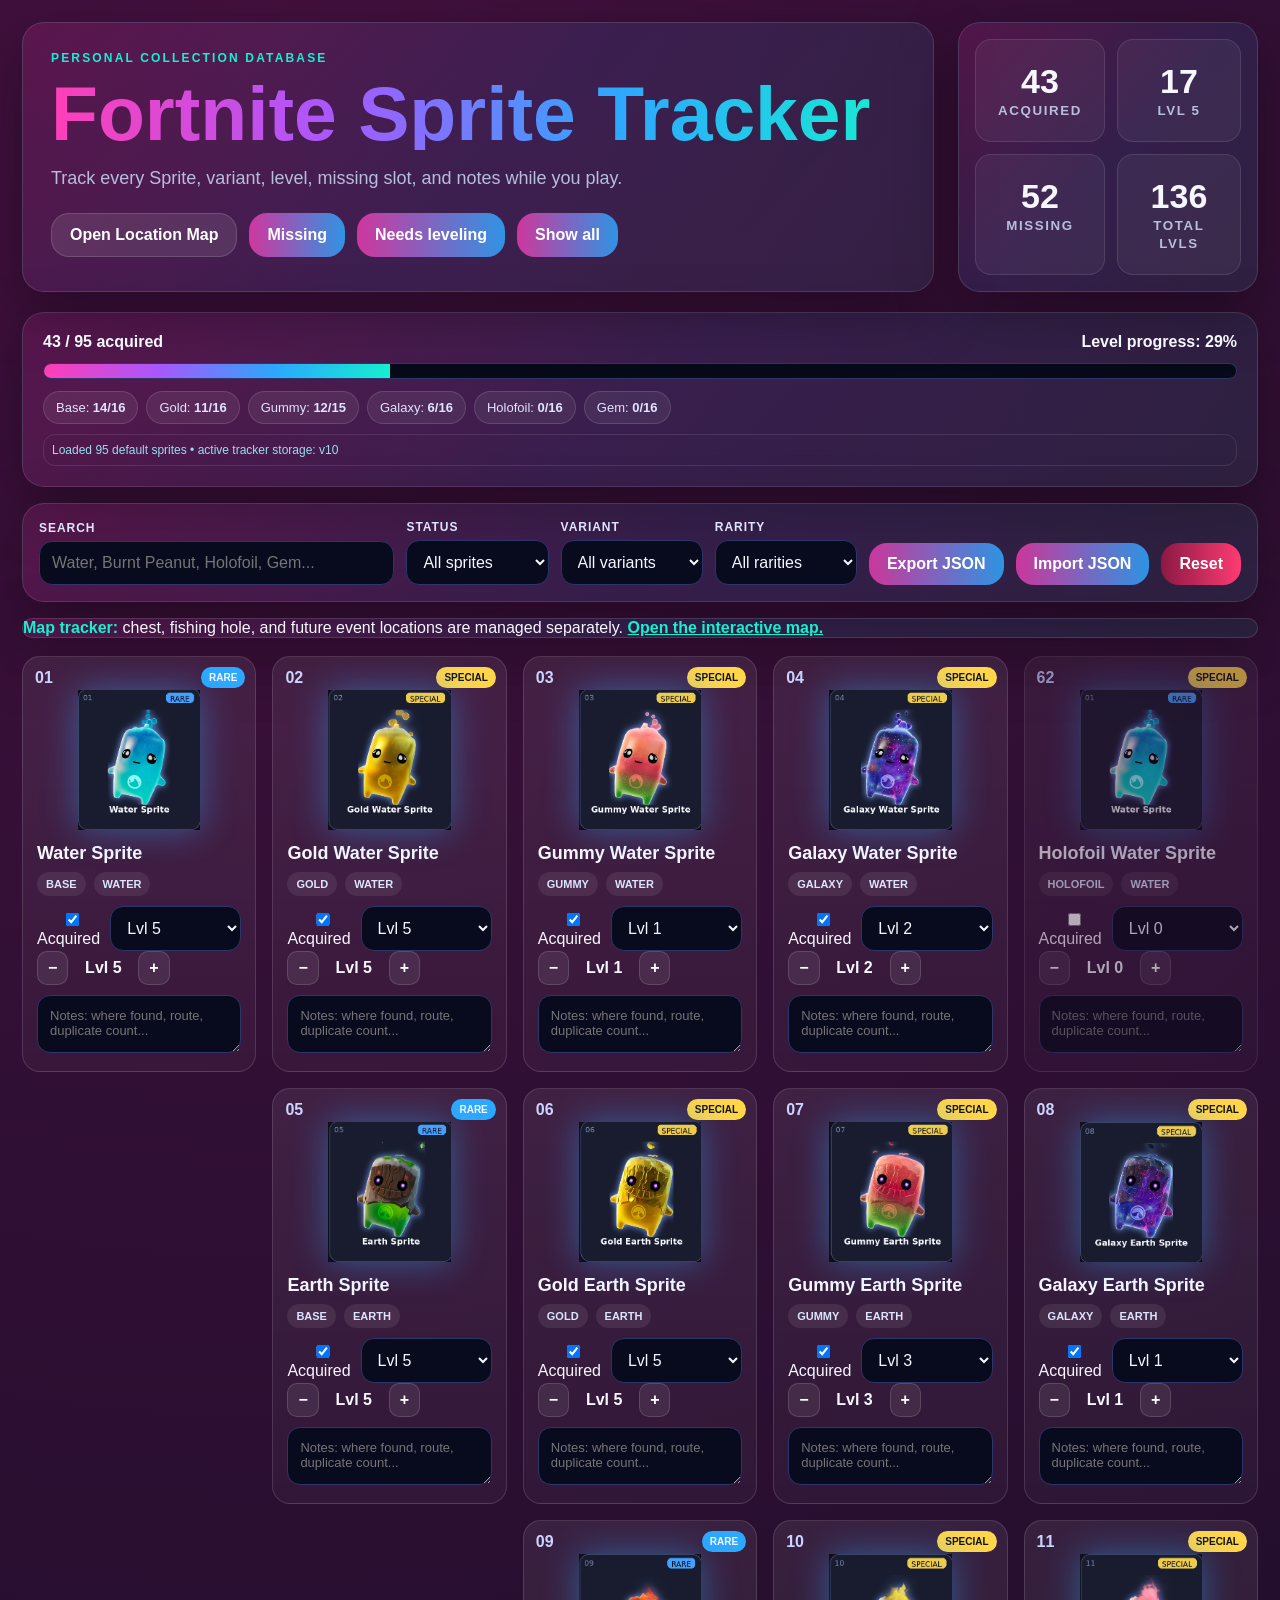
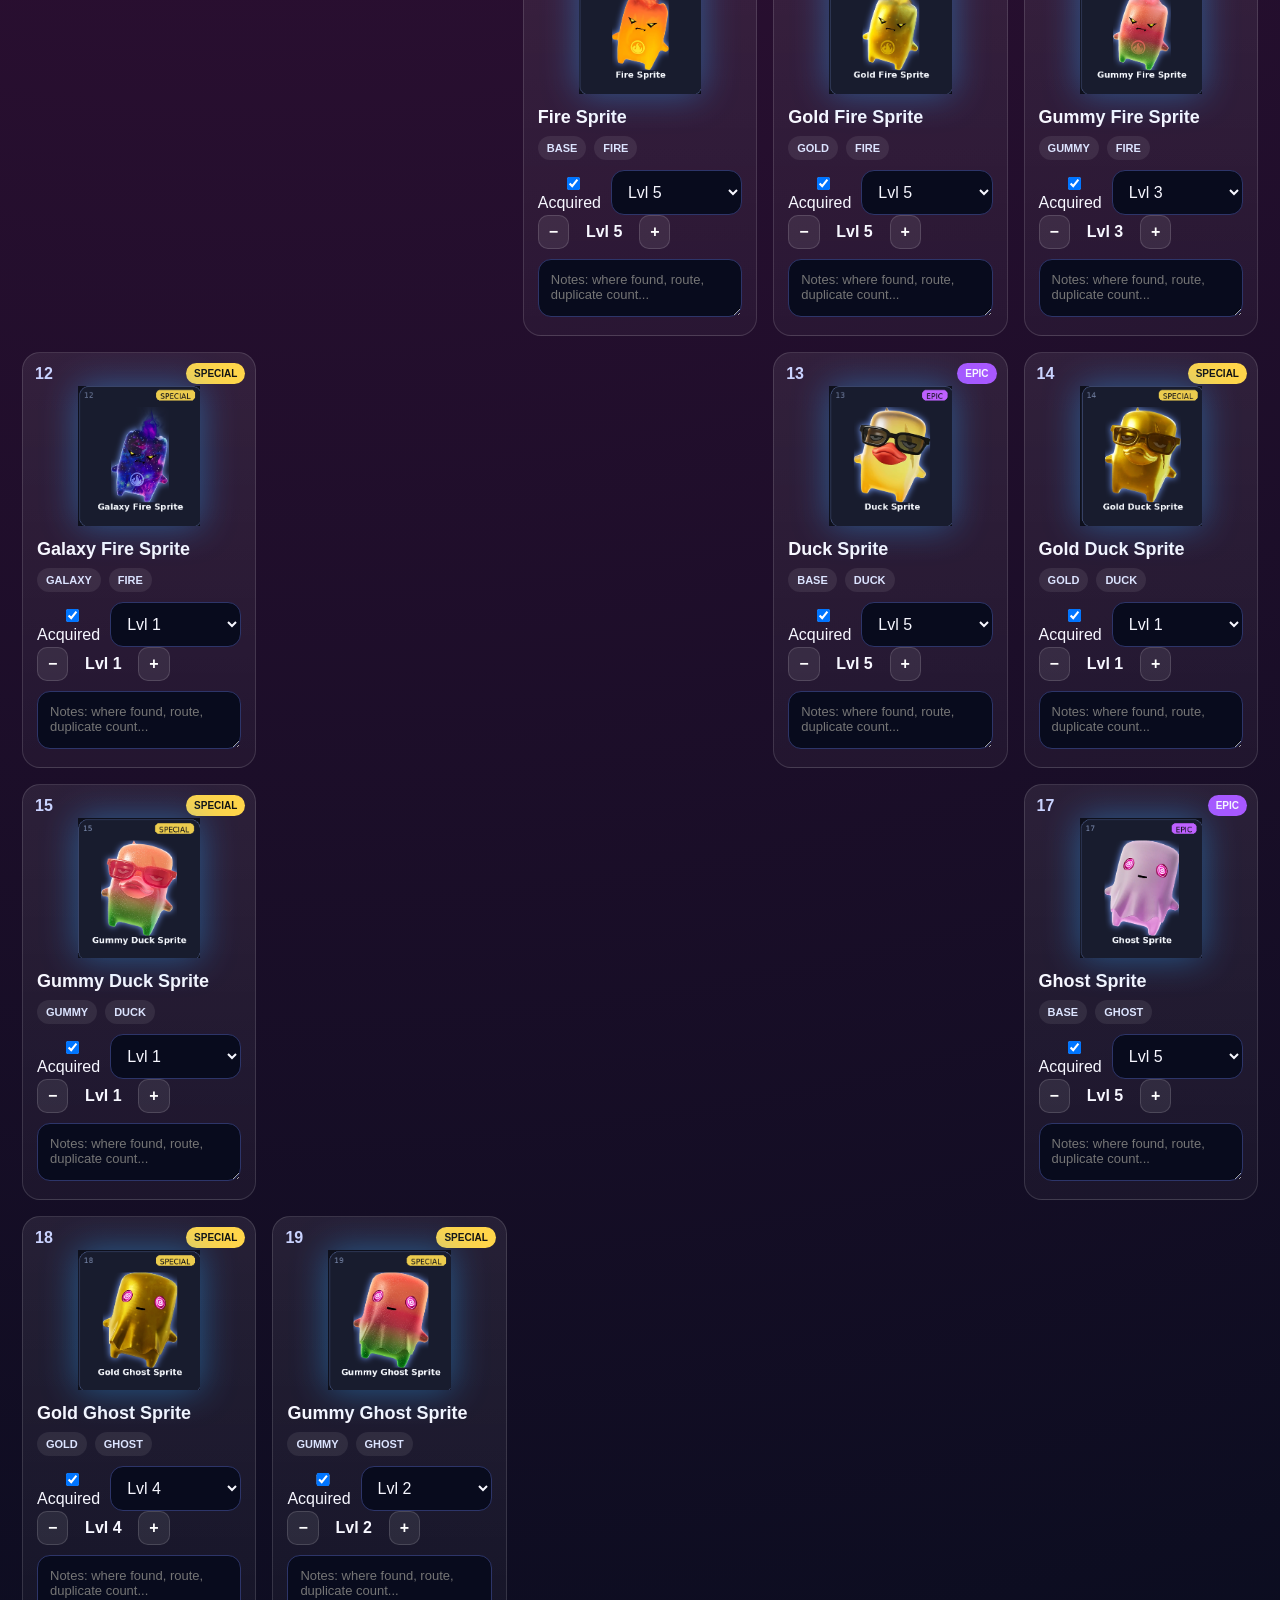
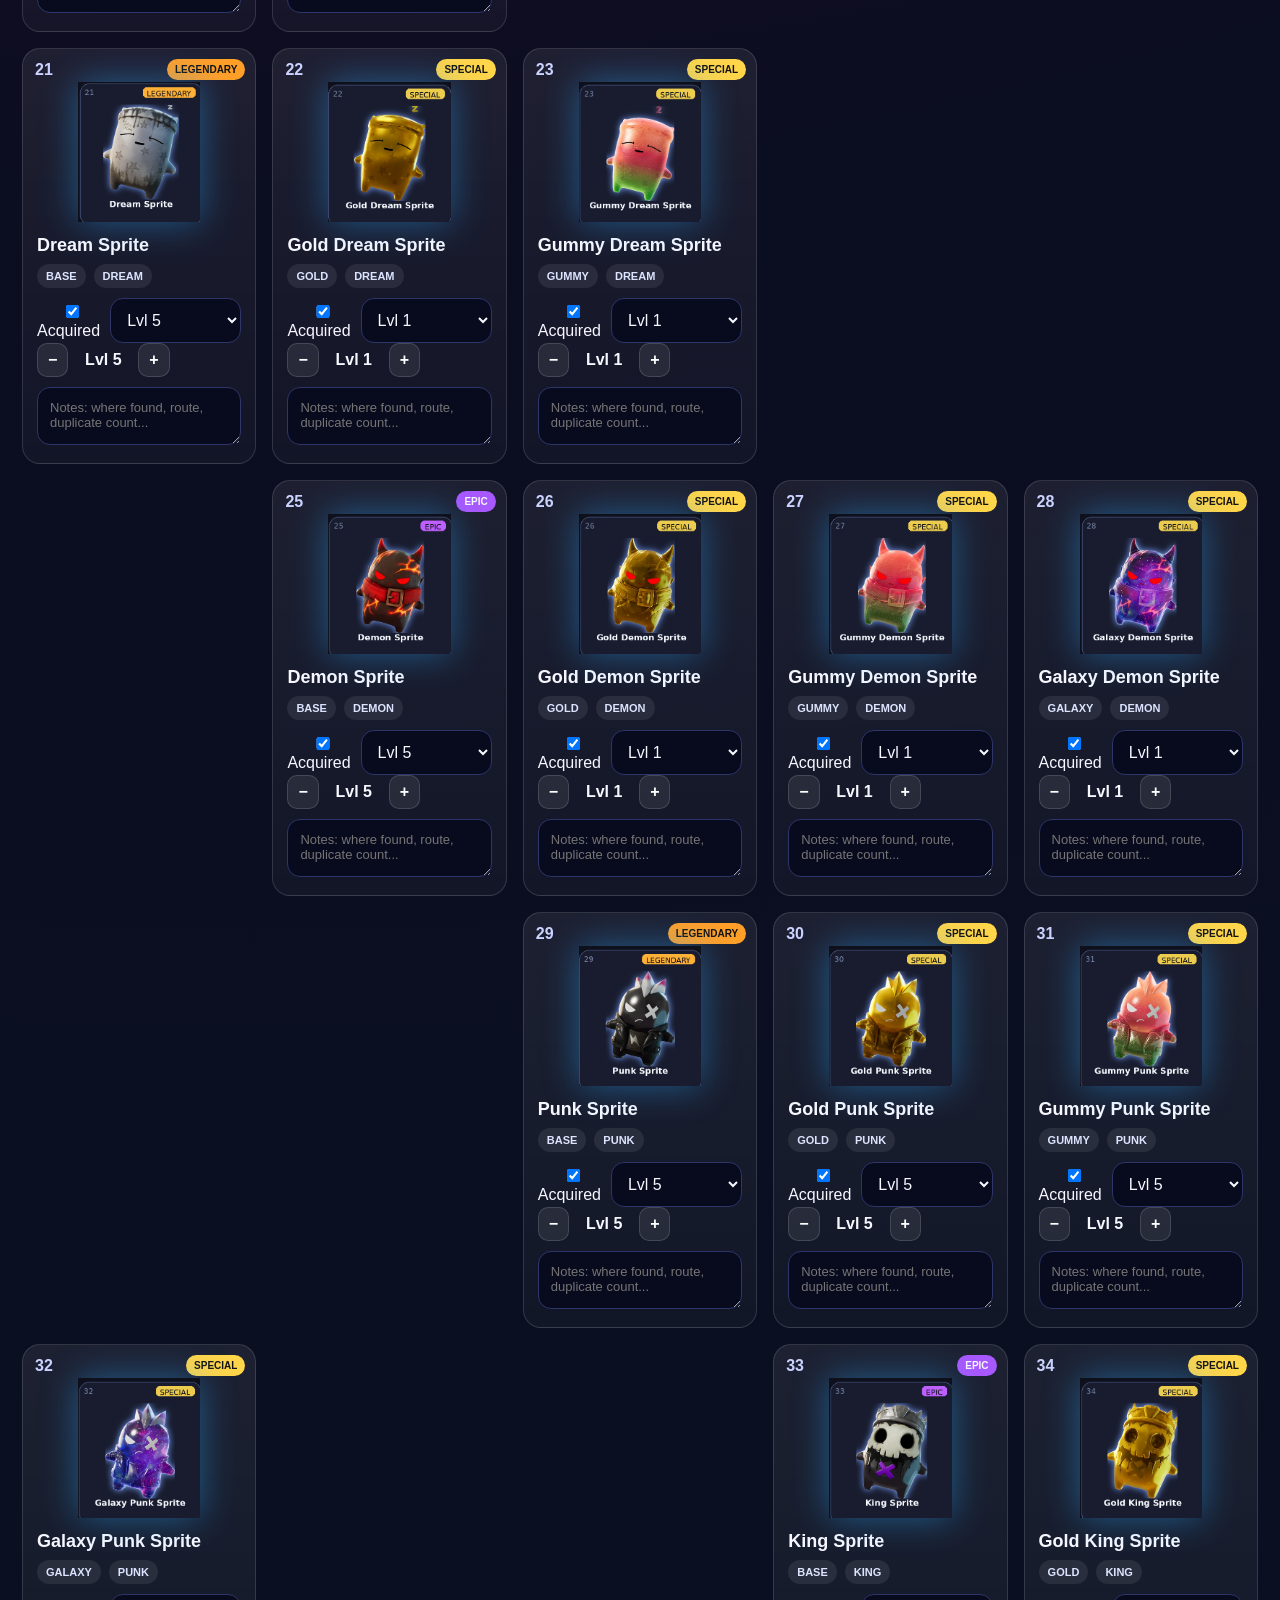
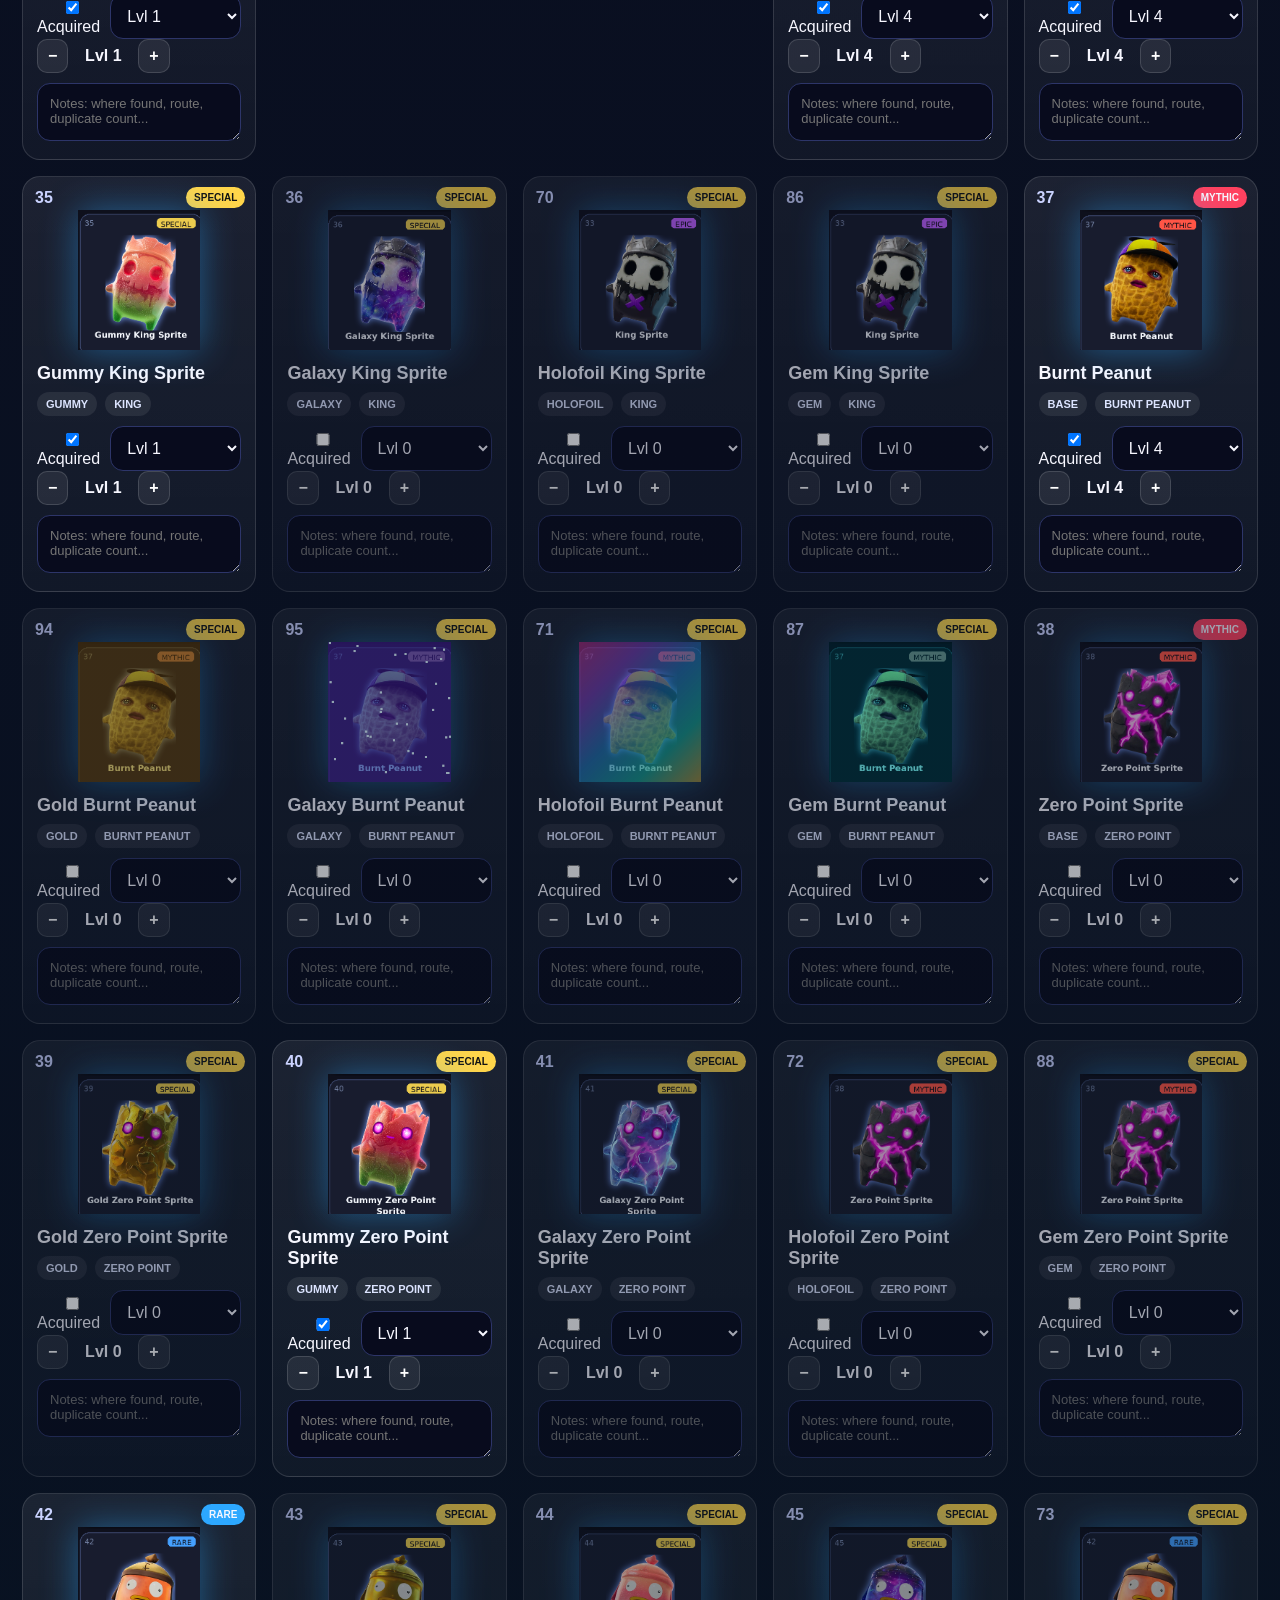
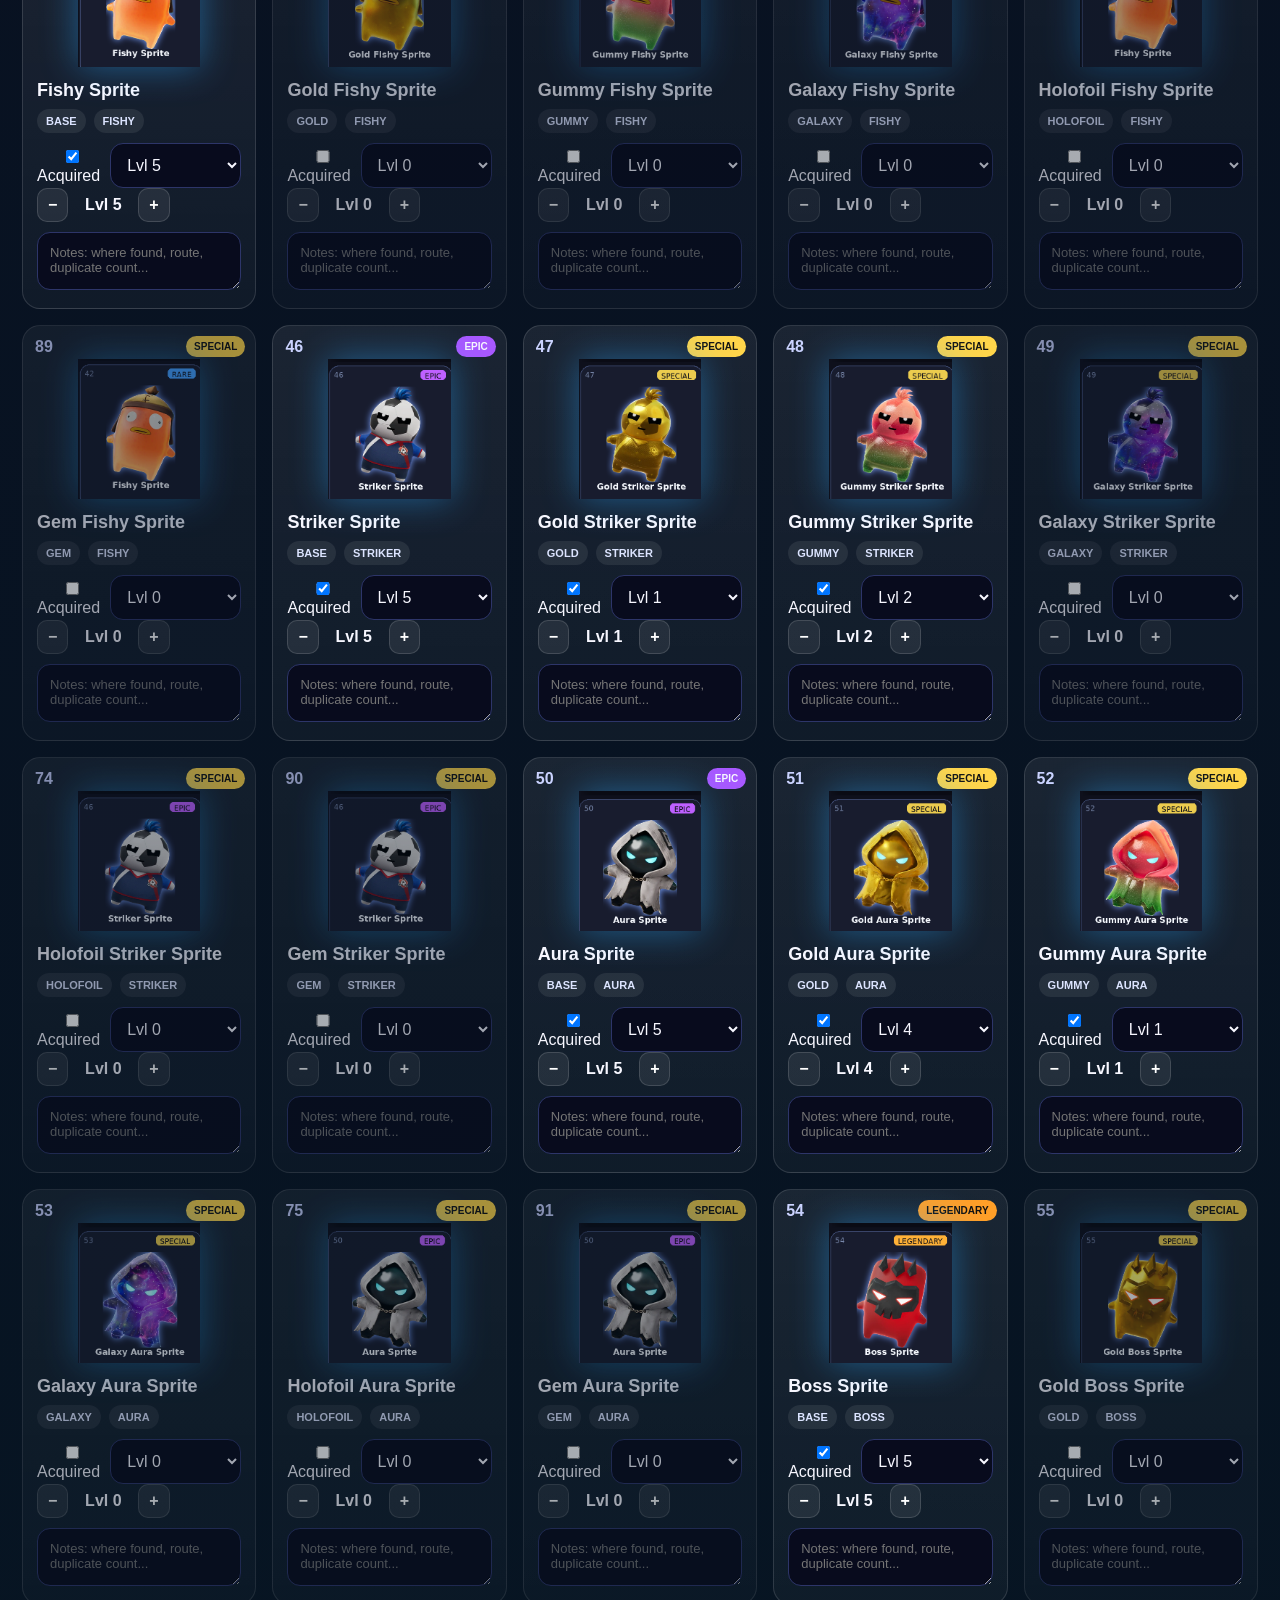
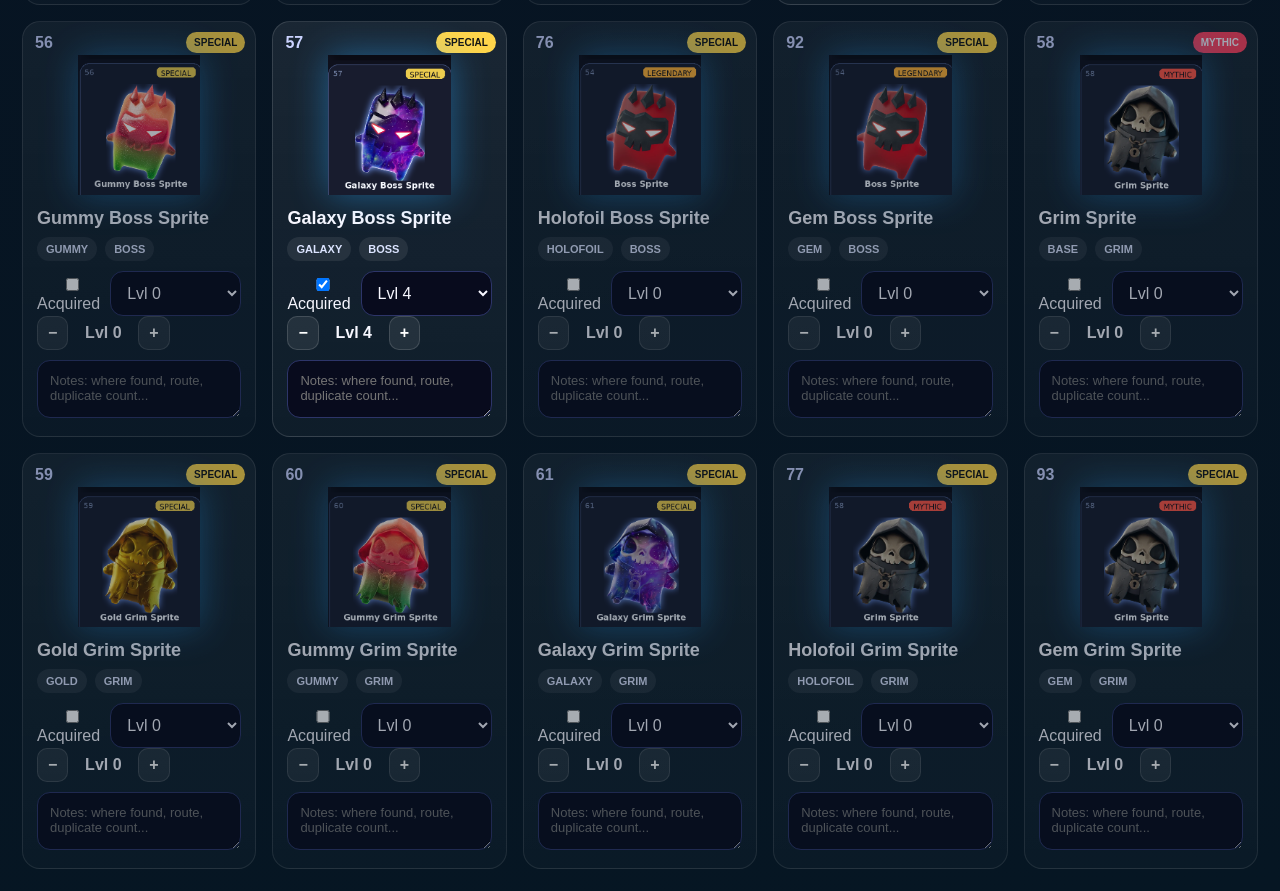
==== commit 1bafab1f: "Update map.html" ====
--- a/map.html
+++ b/map.html
@@ -1,13 +1,21 @@
 <!doctype html>
-<html lang="en"><head><meta charset="utf-8"><meta name="viewport" content="width=device-width,initial-scale=1"><title>Fortnite Event Location Map</title><link rel="stylesheet" href="styles.css"></head>
-<body data-page="map"><main class="map-page">
-  <header class="map-header"><div><h1>Event Location Map</h1><p>Track Sprite chests, gold fishing holes, regular fishing holes, and future event items. Each season map keeps its own pins.</p></div><div class="button-row"><a class="btn secondary" href="index.html">Back to Sprite Tracker</a><button id="addPinModeBtn" class="btn">Add pin by clicking map</button><button id="toggleLabelsBtn" class="btn secondary">Hide labels</button></div></header>
-  <section class="panel map-controls"><div class="field"><label>Season Map</label><select id="seasonSelect"></select></div><button id="newSeasonBtn" class="btn">Add season map</button><label class="btn" for="seasonImageFile">Upload map image</label><input id="seasonImageFile" type="file" accept="image/*" hidden><button id="deleteSeasonBtn" class="btn danger">Delete season</button><div id="mapHint" class="help">Click “Add pin” first</div><div id="typeFilters" class="chips"></div><div class="field"><label>Quality</label><select id="qualityFilter"><option value="all">All</option><option>Best</option><option>Good</option><option>Testing</option><option>Removed</option></select></div><div class="field"><label>Status</label><select id="confirmedFilter"><option value="all">All</option><option value="confirmed">Confirmed</option><option value="unconfirmed">Unconfirmed</option></select></div><button id="showAllMapBtn" class="btn secondary">Show all</button></section>
-  <section class="map-layout">
-    <div class="map-card"><div class="zoombar"><button id="zoomOutBtn" class="mini">−</button><input id="mapZoom" type="range" min="0.45" max="2.2" step="0.05" value="1"><button id="zoomInBtn" class="mini">+</button><button id="fitMapBtn" class="mini">Fit</button><span id="pinStats" class="pin-stats">0 pins</span></div><div id="mapScroll" class="map-scroll"><div id="mapStage" class="map-stage"><img id="seasonMap" class="season-map" src="assets/current-season-map.png" alt="Season map"><div id="pinLayer" class="pin-layer"></div></div></div></div>
-    <aside class="side-card"><div class="tabs"><button id="pinTabBtn" class="btn active">Pin</button><button id="typeTabBtn" class="btn secondary">Types</button></div>
-      <section id="pinEditorPanel"><h2>Add / Edit Location</h2><div class="form-grid"><div class="field full"><label>Name</label><input id="pinName" value="Sprite"></div><div class="field full"><label>Type</label><select id="pinType"></select></div><div class="field full"><label>Area / POI</label><input id="pinArea" placeholder="Heatwave Harbor, Sunken Shores..."></div><div class="field"><label>Quality</label><select id="pinQuality"><option>Best</option><option>Good</option><option>Testing</option><option>Removed</option></select></div><div class="field"><label>X %</label><input id="pinX" type="number" step="0.01"></div><div class="field"><label>Y %</label><input id="pinY" type="number" step="0.01"></div><label class="field"><span class="help">Confirmed</span><input id="pinConfirmed" type="checkbox"></label><div class="field full"><label>Notes / Sprite or item found</label><textarea id="pinNotes" rows="3" placeholder="Example: Gold Punk, Gummy Fire, route details..."></textarea></div><div class="field full"><label>Close-up screenshot</label><input id="pinCloseup" type="file" accept="image/*"><img id="closeupPreview" class="preview" alt="close-up preview"></div></div><div class="button-row"><button id="savePinBtn" class="btn">Save pin</button><button id="clearPinBtn" class="btn secondary">Clear</button><button id="deletePinBtn" class="btn danger">Delete</button></div><hr><div class="button-row"><button id="exportPinsBtn" class="btn secondary">Export Map JSON</button><label class="btn secondary" for="importPinsFile">Import Map JSON</label><input id="importPinsFile" type="file" accept="application/json" hidden><button id="resetMapBtn" class="btn danger">Reset map data</button></div><div id="mapDebug" class="debug"></div></section>
-      <section id="typeEditorPanel" hidden><h2>Location Types</h2><div id="legend" class="legend"></div><h3>Create custom type</h3><div class="field"><label>Type name</label><input id="newTypeName" placeholder="Event chest, boss item..."></div><div class="field"><label>Color</label><input id="newTypeColor" type="color" value="#16f0d0"></div><div class="field"><label>Icon image</label><input id="newTypeIcon" type="file" accept="image/*"></div><label><input id="newTypeVisible" type="checkbox" checked> Visible by default</label><button id="addTypeBtn" class="btn">Add custom type</button><div id="typeList" class="type-list"></div></section>
-    </aside>
+<html lang="en"><head><meta charset="utf-8"><meta name="viewport" content="width=device-width,initial-scale=1"><title>Fortnite Sprite Tracker</title><link rel="stylesheet" href="styles.css"></head>
+<body data-page="tracker"><main class="page">
+  <section class="hero">
+    <div class="hero-main"><div class="eyebrow">Personal Collection Database</div><h1>Fortnite Sprite Tracker</h1><p>Track every Sprite, variant, level, missing slot, and notes while you play.</p><div class="button-row"><a class="btn secondary" href="map.html">Open Location Map</a><button id="showMissingBtn" class="btn">Missing</button><button id="showNeedsBtn" class="btn">Needs leveling</button><button id="showAllBtn" class="btn">Show all</button></div></div>
+    <div class="stats-card"><div class="stat"><span id="acquiredCount">0</span><small>Acquired</small></div><div class="stat"><span id="maxedCount">0</span><small>Lvl 5</small></div><div class="stat"><span id="missingCount">0</span><small>Missing</small></div><div class="stat"><span id="totalLevel">0</span><small>Total Lvls</small></div></div>
   </section>
-</main><script src="data.js"></script><script src="app.js"></script></body></html>
+  <section class="panel progress-panel"><div class="progress-top"><span id="progressTitle">Loading sprites...</span><span id="progressText">Level progress: 0%</span></div><div class="bar"><div id="progressFill" class="fill"></div></div><div id="variantSummary" class="chips"></div><div id="debugStatus" class="debug"></div></section>
+  <section class="panel toolbar">
+    <div class="field"><label>Search</label><input id="search" placeholder="Water, Burnt Peanut, Holofoil, Gem..."></div>
+    <div class="field"><label>Status</label><select id="filter"><option value="all">All sprites</option><option value="acquired">Acquired</option><option value="missing">Missing</option><option value="maxed">Level 5</option><option value="notmaxed">Needs leveling</option></select></div>
+    <div class="field"><label>Variant</label><select id="variant"><option value="all">All variants</option><option>Base</option><option>Gold</option><option>Gummy</option><option>Galaxy</option><option>Holofoil</option><option>Gem</option></select></div>
+    <div class="field"><label>Rarity</label><select id="rarity"><option value="all">All rarities</option><option>RARE</option><option>EPIC</option><option>LEGENDARY</option><option>MYTHIC</option><option>SPECIAL</option></select></div>
+    <button id="exportBtn" class="btn">Export JSON</button><label class="btn" for="importFile">Import JSON</label><input id="importFile" type="file" accept="application/json" hidden><button id="resetBtn" class="btn danger">Reset</button>
+  </section>
+  <section class="panel" style="margin-top:16px"><strong style="color:var(--teal)">Map tracker:</strong> chest, fishing hole, and future event locations are managed separately. <a href="map.html">Open the interactive map.</a></section>
+  <section id="grid" class="grid"></section>
+</main>
+<template id="cardTemplate"><article class="sprite-card"><div class="num"></div><div class="rarity"></div><div class="sprite-imgbox"><img class="sprite-img" alt=""></div><h2></h2><div class="tags"><span class="tag variant-tag"></span><span class="tag base-tag"></span></div><div class="row"><label><input type="checkbox" class="acquired"> Acquired</label><select class="level"><option value="0">Lvl 0</option><option value="1">Lvl 1</option><option value="2">Lvl 2</option><option value="3">Lvl 3</option><option value="4">Lvl 4</option><option value="5">Lvl 5</option></select></div><div class="quick"><button class="mini minus" type="button">−</button><span class="level-pill">Lvl 0</span><button class="mini plus" type="button">+</button></div><textarea class="notes" rows="2" placeholder="Notes: where found, route, duplicate count..."></textarea></article></template>
+<script src="data.js"></script><script src="app.js"></script></body></html>
+
--- a/styles.css
+++ b/styles.css
@@ -8,3 +8,133 @@
 /* map */
 .map-page{height:100vh;overflow:hidden;padding:10px 16px;display:grid;grid-template-rows:auto auto 1fr}.map-header{display:flex;align-items:end;justify-content:space-between;gap:12px;border-bottom:1px solid rgba(22,240,208,.22);padding-bottom:8px}.map-header h1{font-size:clamp(38px,4vw,66px);line-height:.9;margin:0;background:var(--grad);-webkit-background-clip:text;background-clip:text;color:transparent}.map-header p{margin:6px 0 0;color:#d3d9ff}.map-controls{display:grid;grid-template-columns:1.5fr auto auto auto;gap:10px;padding:12px;margin-top:8px;align-items:end}.map-layout{min-height:0;display:grid;grid-template-columns:minmax(0,1fr) 390px;gap:14px;margin-top:10px}.map-card{min-width:0;min-height:0;padding:12px;display:flex;flex-direction:column}.zoombar{display:flex;align-items:center;gap:10px;margin-bottom:10px}.zoombar input{max-width:420px}.map-scroll{position:relative;min-height:0;flex:1;overflow:auto;border-radius:18px;border:1px solid var(--line);background:#071226;cursor:grab}.map-stage{position:relative;width:max-content;transform-origin:top left}.season-map{display:block;width:1160px;max-width:none;user-select:none}.pin-layer{position:absolute;inset:0;pointer-events:none}.map-pin{position:absolute;transform:translate(-50%,-100%);pointer-events:auto;cursor:pointer;display:flex;flex-direction:column;align-items:center;gap:2px;z-index:5}.pin-label{font-size:12px;font-weight:900;white-space:nowrap;background:rgba(0,0,0,.72);padding:3px 7px;border-radius:999px;border:1px solid rgba(255,255,255,.2)}.hide-labels .pin-label{display:none}.pin-chest img{width:42px;height:42px;object-fit:contain;filter:drop-shadow(0 0 10px rgba(255,63,183,.8))}.pin-target{display:block;width:32px;height:32px;border-radius:50%;border:4px solid currentColor;box-shadow:0 0 0 4px rgba(0,0,0,.55),0 0 18px currentColor;position:relative}.pin-target:before,.pin-target:after{content:"";position:absolute;background:currentColor;left:50%;top:50%;transform:translate(-50%,-50%)}.pin-target:before{width:4px;height:24px}.pin-target:after{width:24px;height:4px}.pin-target.gold{color:var(--gold)}.pin-target.blue{color:var(--blue)}.pin-custom{width:32px;height:32px;border-radius:50%;background:var(--c,var(--teal));box-shadow:0 0 0 4px rgba(0,0,0,.55),0 0 18px var(--c,var(--teal))}.pin-custom img{width:38px;height:38px;object-fit:contain}.side-card{min-height:0;overflow:auto;padding:14px}.tabs{display:grid;grid-template-columns:1fr 1fr;gap:8px;margin-bottom:10px}.tabs button.active{background:var(--grad)}.pin-stats{font-weight:900;color:var(--teal);margin:6px 0 12px}.form-grid{display:grid;grid-template-columns:1fr 1fr;gap:10px}.form-grid .full{grid-column:1/-1}.preview{margin-top:8px;max-height:120px;border-radius:12px;display:none}.legend,.type-list{display:grid;gap:8px;margin-top:10px}.legend-row,.type-row{display:flex;align-items:center;gap:10px;padding:9px;border-radius:14px;background:rgba(255,255,255,.055);border:1px solid rgba(255,255,255,.1)}.type-mini-img{width:32px;height:32px;object-fit:contain}.target-mini{width:22px;height:22px;border-radius:50%;display:inline-block;border:3px solid currentColor;box-shadow:0 0 10px currentColor}.gold-target-mini{color:var(--gold)}.blue-target-mini{color:var(--blue)}.custom-dot{width:20px;height:20px;border-radius:50%;display:inline-block}.help{color:var(--muted);font-size:12px}.danger-mini{color:#ff9ab9}.debug{margin-top:10px;padding:8px;border:1px solid rgba(255,255,255,.1);border-radius:12px;color:#9de;font-size:12px}
 @media(max-width:1100px){.hero{grid-template-columns:1fr}.toolbar{grid-template-columns:1fr 1fr}.map-layout{grid-template-columns:1fr}.map-page{height:auto;overflow:auto}.side-card{max-height:none}.season-map{width:1000px}}
+
+
+/* v11 visual type cards: make built-in type icons become the card background */
+.map-controls #typeFilters {
+  grid-column: 1 / -1;
+  display: flex;
+  gap: 12px;
+  align-items: stretch;
+  flex-wrap: wrap;
+  margin-top: 2px;
+}
+
+.map-controls #typeFilters .chip {
+  position: relative;
+  isolation: isolate;
+  overflow: hidden;
+  min-width: 178px;
+  min-height: 82px;
+  padding: 14px 16px 12px;
+  display: flex;
+  align-items: flex-end;
+  justify-content: flex-start;
+  gap: 8px;
+  border-radius: 24px;
+  border: 1px solid rgba(255,255,255,.15);
+  background: linear-gradient(145deg, rgba(255,63,183,.16), rgba(45,168,255,.13), rgba(22,240,208,.10));
+  box-shadow: inset 0 1px 0 rgba(255,255,255,.08), 0 12px 30px rgba(0,0,0,.24);
+  color: #fff;
+  font-size: 14px;
+  font-weight: 900;
+  text-shadow: 0 2px 10px rgba(0,0,0,.85);
+}
+
+.map-controls #typeFilters .chip::before {
+  content: "";
+  position: absolute;
+  inset: 0;
+  z-index: -1;
+  background: linear-gradient(to top, rgba(4,7,20,.92), rgba(4,7,20,.48) 54%, rgba(4,7,20,.18));
+  pointer-events: none;
+}
+
+.map-controls #typeFilters .chip::after {
+  content: "";
+  position: absolute;
+  inset: 0;
+  z-index: -2;
+  background: radial-gradient(circle at 25% 15%, rgba(255,255,255,.16), transparent 34%), radial-gradient(circle at 85% 15%, rgba(45,168,255,.20), transparent 35%);
+  pointer-events: none;
+}
+
+.map-controls #typeFilters .chip input[type="checkbox"] {
+  position: absolute;
+  right: 14px;
+  top: 14px;
+  z-index: 4;
+  width: 18px;
+  height: 18px;
+  accent-color: var(--teal);
+}
+
+.map-controls #typeFilters .chip .type-mini-img {
+  position: absolute;
+  inset: -12px -18px -10px -18px;
+  z-index: -3;
+  width: calc(100% + 36px);
+  height: calc(100% + 22px);
+  object-fit: contain;
+  opacity: .44;
+  transform: scale(1.22);
+  filter: saturate(1.2) contrast(1.08) drop-shadow(0 0 18px rgba(255,63,183,.65));
+}
+
+.map-controls #typeFilters .chip .target-mini {
+  position: absolute;
+  left: 50%;
+  top: 45%;
+  z-index: -3;
+  width: 78px;
+  height: 78px;
+  transform: translate(-50%,-50%);
+  border-width: 8px;
+  opacity: .52;
+  box-shadow: 0 0 26px currentColor, inset 0 0 26px currentColor;
+}
+
+.map-controls #typeFilters .chip .target-mini::before,
+.map-controls #typeFilters .chip .target-mini::after {
+  content: "";
+  position: absolute;
+  left: 50%;
+  top: 50%;
+  transform: translate(-50%,-50%);
+  background: currentColor;
+  border-radius: 999px;
+}
+
+.map-controls #typeFilters .chip .target-mini::before { width: 8px; height: 62px; }
+.map-controls #typeFilters .chip .target-mini::after { width: 62px; height: 8px; }
+
+.map-controls #typeFilters .chip .custom-dot {
+  position: absolute;
+  left: 50%;
+  top: 45%;
+  z-index: -3;
+  width: 84px;
+  height: 84px;
+  transform: translate(-50%,-50%);
+  opacity: .42;
+  box-shadow: 0 0 28px currentColor;
+}
+
+.map-controls #typeFilters .chip:hover {
+  transform: translateY(-1px);
+  border-color: rgba(22,240,208,.45);
+  box-shadow: inset 0 1px 0 rgba(255,255,255,.12), 0 16px 36px rgba(0,0,0,.32), 0 0 24px rgba(22,240,208,.12);
+}
+
+.map-controls #typeFilters .chip:has(input:not(:checked)) {
+  opacity: .48;
+  filter: grayscale(.55);
+}
+
+@supports not selector(:has(*)) {
+  .map-controls #typeFilters .chip { opacity: 1; }
+}
+
+@media(max-width:1100px){
+  .map-controls #typeFilters .chip{min-width:150px;min-height:74px;font-size:13px}
+}
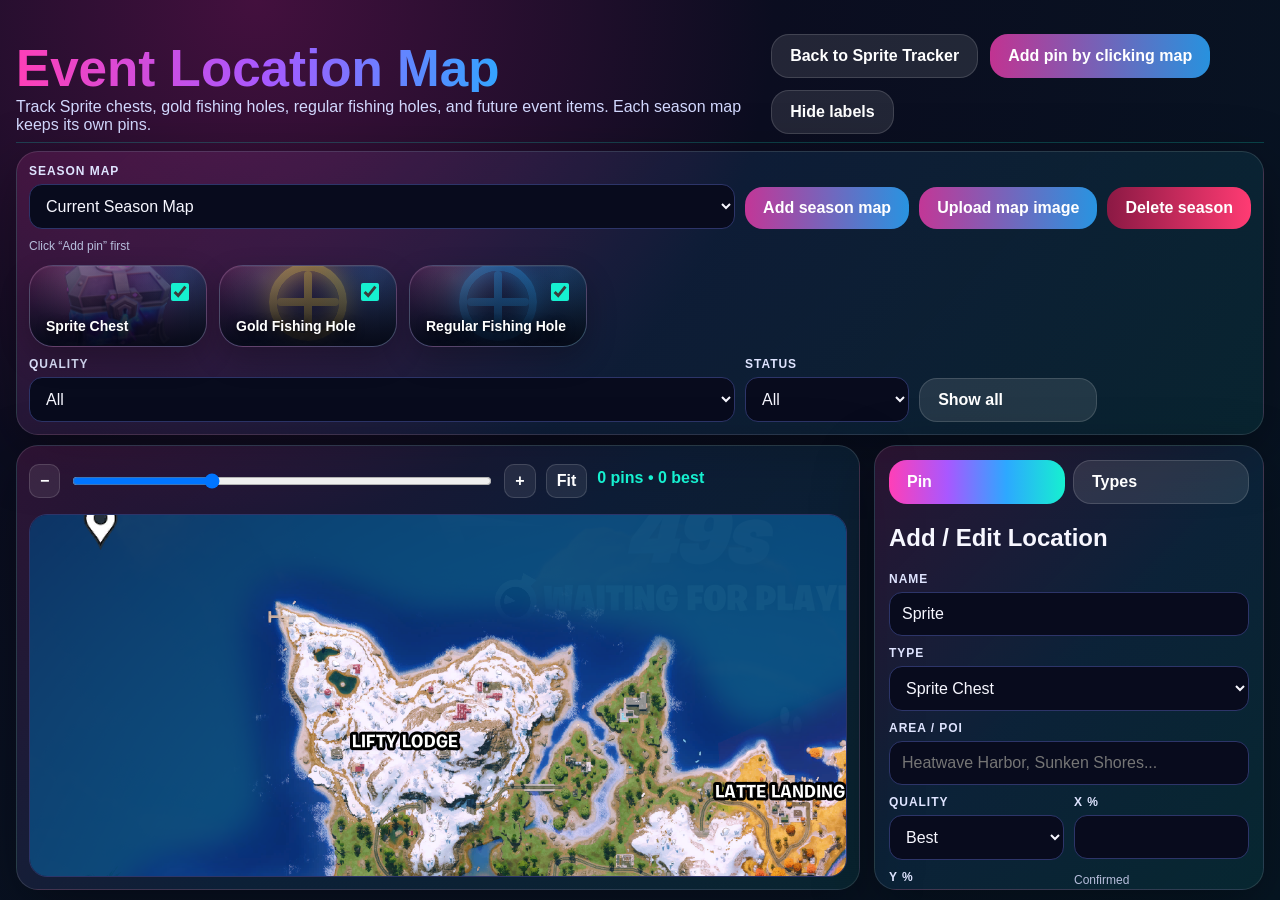
==== commit 687d3b08: "Update map.html" ====
--- a/map.html
+++ b/map.html
@@ -1,21 +1,13 @@
 <!doctype html>
-<html lang="en"><head><meta charset="utf-8"><meta name="viewport" content="width=device-width,initial-scale=1"><title>Fortnite Sprite Tracker</title><link rel="stylesheet" href="styles.css"></head>
-<body data-page="tracker"><main class="page">
-  <section class="hero">
-    <div class="hero-main"><div class="eyebrow">Personal Collection Database</div><h1>Fortnite Sprite Tracker</h1><p>Track every Sprite, variant, level, missing slot, and notes while you play.</p><div class="button-row"><a class="btn secondary" href="map.html">Open Location Map</a><button id="showMissingBtn" class="btn">Missing</button><button id="showNeedsBtn" class="btn">Needs leveling</button><button id="showAllBtn" class="btn">Show all</button></div></div>
-    <div class="stats-card"><div class="stat"><span id="acquiredCount">0</span><small>Acquired</small></div><div class="stat"><span id="maxedCount">0</span><small>Lvl 5</small></div><div class="stat"><span id="missingCount">0</span><small>Missing</small></div><div class="stat"><span id="totalLevel">0</span><small>Total Lvls</small></div></div>
+<html lang="en"><head><meta charset="utf-8"><meta name="viewport" content="width=device-width,initial-scale=1"><title>Fortnite Event Location Map</title><link rel="stylesheet" href="styles.css"></head>
+<body data-page="map"><main class="map-page">
+  <header class="map-header"><div><h1>Event Location Map</h1><p>Track Sprite chests, gold fishing holes, regular fishing holes, and future event items. Each season map keeps its own pins.</p></div><div class="button-row"><a class="btn secondary" href="index.html">Back to Sprite Tracker</a><button id="addPinModeBtn" class="btn">Add pin by clicking map</button><button id="toggleLabelsBtn" class="btn secondary">Hide labels</button></div></header>
+  <section class="panel map-controls"><div class="field"><label>Season Map</label><select id="seasonSelect"></select></div><button id="newSeasonBtn" class="btn">Add season map</button><label class="btn" for="seasonImageFile">Upload map image</label><input id="seasonImageFile" type="file" accept="image/*" hidden><button id="deleteSeasonBtn" class="btn danger">Delete season</button><div id="mapHint" class="help">Click “Add pin” first</div><div id="typeFilters" class="chips"></div><div class="field"><label>Quality</label><select id="qualityFilter"><option value="all">All</option><option>Best</option><option>Good</option><option>Testing</option><option>Removed</option></select></div><div class="field"><label>Status</label><select id="confirmedFilter"><option value="all">All</option><option value="confirmed">Confirmed</option><option value="unconfirmed">Unconfirmed</option></select></div><button id="showAllMapBtn" class="btn secondary">Show all</button></section>
+  <section class="map-layout">
+    <div class="map-card"><div class="zoombar"><button id="zoomOutBtn" class="mini">−</button><input id="mapZoom" type="range" min="0.45" max="2.2" step="0.05" value="1"><button id="zoomInBtn" class="mini">+</button><button id="fitMapBtn" class="mini">Fit</button><span id="pinStats" class="pin-stats">0 pins</span></div><div id="mapScroll" class="map-scroll"><div id="mapStage" class="map-stage"><img id="seasonMap" class="season-map" src="assets/current-season-map.png" alt="Season map"><div id="pinLayer" class="pin-layer"></div></div></div></div>
+    <aside class="side-card"><div class="tabs"><button id="pinTabBtn" class="btn active">Pin</button><button id="typeTabBtn" class="btn secondary">Types</button></div>
+      <section id="pinEditorPanel"><h2>Add / Edit Location</h2><div class="form-grid"><div class="field full"><label>Name</label><input id="pinName" value="Sprite"></div><div class="field full"><label>Type</label><select id="pinType"></select></div><div class="field full"><label>Area / POI</label><input id="pinArea" placeholder="Heatwave Harbor, Sunken Shores..."></div><div class="field"><label>Quality</label><select id="pinQuality"><option>Best</option><option>Good</option><option>Testing</option><option>Removed</option></select></div><div class="field"><label>X %</label><input id="pinX" type="number" step="0.01"></div><div class="field"><label>Y %</label><input id="pinY" type="number" step="0.01"></div><label class="field"><span class="help">Confirmed</span><input id="pinConfirmed" type="checkbox"></label><div class="field full"><label>Notes / Sprite or item found</label><textarea id="pinNotes" rows="3" placeholder="Example: Gold Punk, Gummy Fire, route details..."></textarea></div><div class="field full"><label>Close-up screenshot</label><input id="pinCloseup" type="file" accept="image/*"><img id="closeupPreview" class="preview" alt="close-up preview"></div></div><div class="button-row"><button id="savePinBtn" class="btn">Save pin</button><button id="clearPinBtn" class="btn secondary">Clear</button><button id="deletePinBtn" class="btn danger">Delete</button></div><hr><div class="button-row"><button id="exportPinsBtn" class="btn secondary">Export Map JSON</button><label class="btn secondary" for="importPinsFile">Import Map JSON</label><input id="importPinsFile" type="file" accept="application/json" hidden><button id="resetMapBtn" class="btn danger">Reset map data</button></div><div id="mapDebug" class="debug"></div></section>
+      <section id="typeEditorPanel" hidden><h2>Location Types</h2><div id="legend" class="legend"></div><h3>Create custom type</h3><div class="field"><label>Type name</label><input id="newTypeName" placeholder="Event chest, boss item..."></div><div class="field"><label>Color</label><input id="newTypeColor" type="color" value="#16f0d0"></div><div class="field"><label>Icon image</label><input id="newTypeIcon" type="file" accept="image/*"></div><label><input id="newTypeVisible" type="checkbox" checked> Visible by default</label><button id="addTypeBtn" class="btn">Add custom type</button><div id="typeList" class="type-list"></div></section>
+    </aside>
   </section>
-  <section class="panel progress-panel"><div class="progress-top"><span id="progressTitle">Loading sprites...</span><span id="progressText">Level progress: 0%</span></div><div class="bar"><div id="progressFill" class="fill"></div></div><div id="variantSummary" class="chips"></div><div id="debugStatus" class="debug"></div></section>
-  <section class="panel toolbar">
-    <div class="field"><label>Search</label><input id="search" placeholder="Water, Burnt Peanut, Holofoil, Gem..."></div>
-    <div class="field"><label>Status</label><select id="filter"><option value="all">All sprites</option><option value="acquired">Acquired</option><option value="missing">Missing</option><option value="maxed">Level 5</option><option value="notmaxed">Needs leveling</option></select></div>
-    <div class="field"><label>Variant</label><select id="variant"><option value="all">All variants</option><option>Base</option><option>Gold</option><option>Gummy</option><option>Galaxy</option><option>Holofoil</option><option>Gem</option></select></div>
-    <div class="field"><label>Rarity</label><select id="rarity"><option value="all">All rarities</option><option>RARE</option><option>EPIC</option><option>LEGENDARY</option><option>MYTHIC</option><option>SPECIAL</option></select></div>
-    <button id="exportBtn" class="btn">Export JSON</button><label class="btn" for="importFile">Import JSON</label><input id="importFile" type="file" accept="application/json" hidden><button id="resetBtn" class="btn danger">Reset</button>
-  </section>
-  <section class="panel" style="margin-top:16px"><strong style="color:var(--teal)">Map tracker:</strong> chest, fishing hole, and future event locations are managed separately. <a href="map.html">Open the interactive map.</a></section>
-  <section id="grid" class="grid"></section>
-</main>
-<template id="cardTemplate"><article class="sprite-card"><div class="num"></div><div class="rarity"></div><div class="sprite-imgbox"><img class="sprite-img" alt=""></div><h2></h2><div class="tags"><span class="tag variant-tag"></span><span class="tag base-tag"></span></div><div class="row"><label><input type="checkbox" class="acquired"> Acquired</label><select class="level"><option value="0">Lvl 0</option><option value="1">Lvl 1</option><option value="2">Lvl 2</option><option value="3">Lvl 3</option><option value="4">Lvl 4</option><option value="5">Lvl 5</option></select></div><div class="quick"><button class="mini minus" type="button">−</button><span class="level-pill">Lvl 0</span><button class="mini plus" type="button">+</button></div><textarea class="notes" rows="2" placeholder="Notes: where found, route, duplicate count..."></textarea></article></template>
-<script src="data.js"></script><script src="app.js"></script></body></html>
-
+</main><script src="data.js"></script><script src="app.js"></script></body></html>
